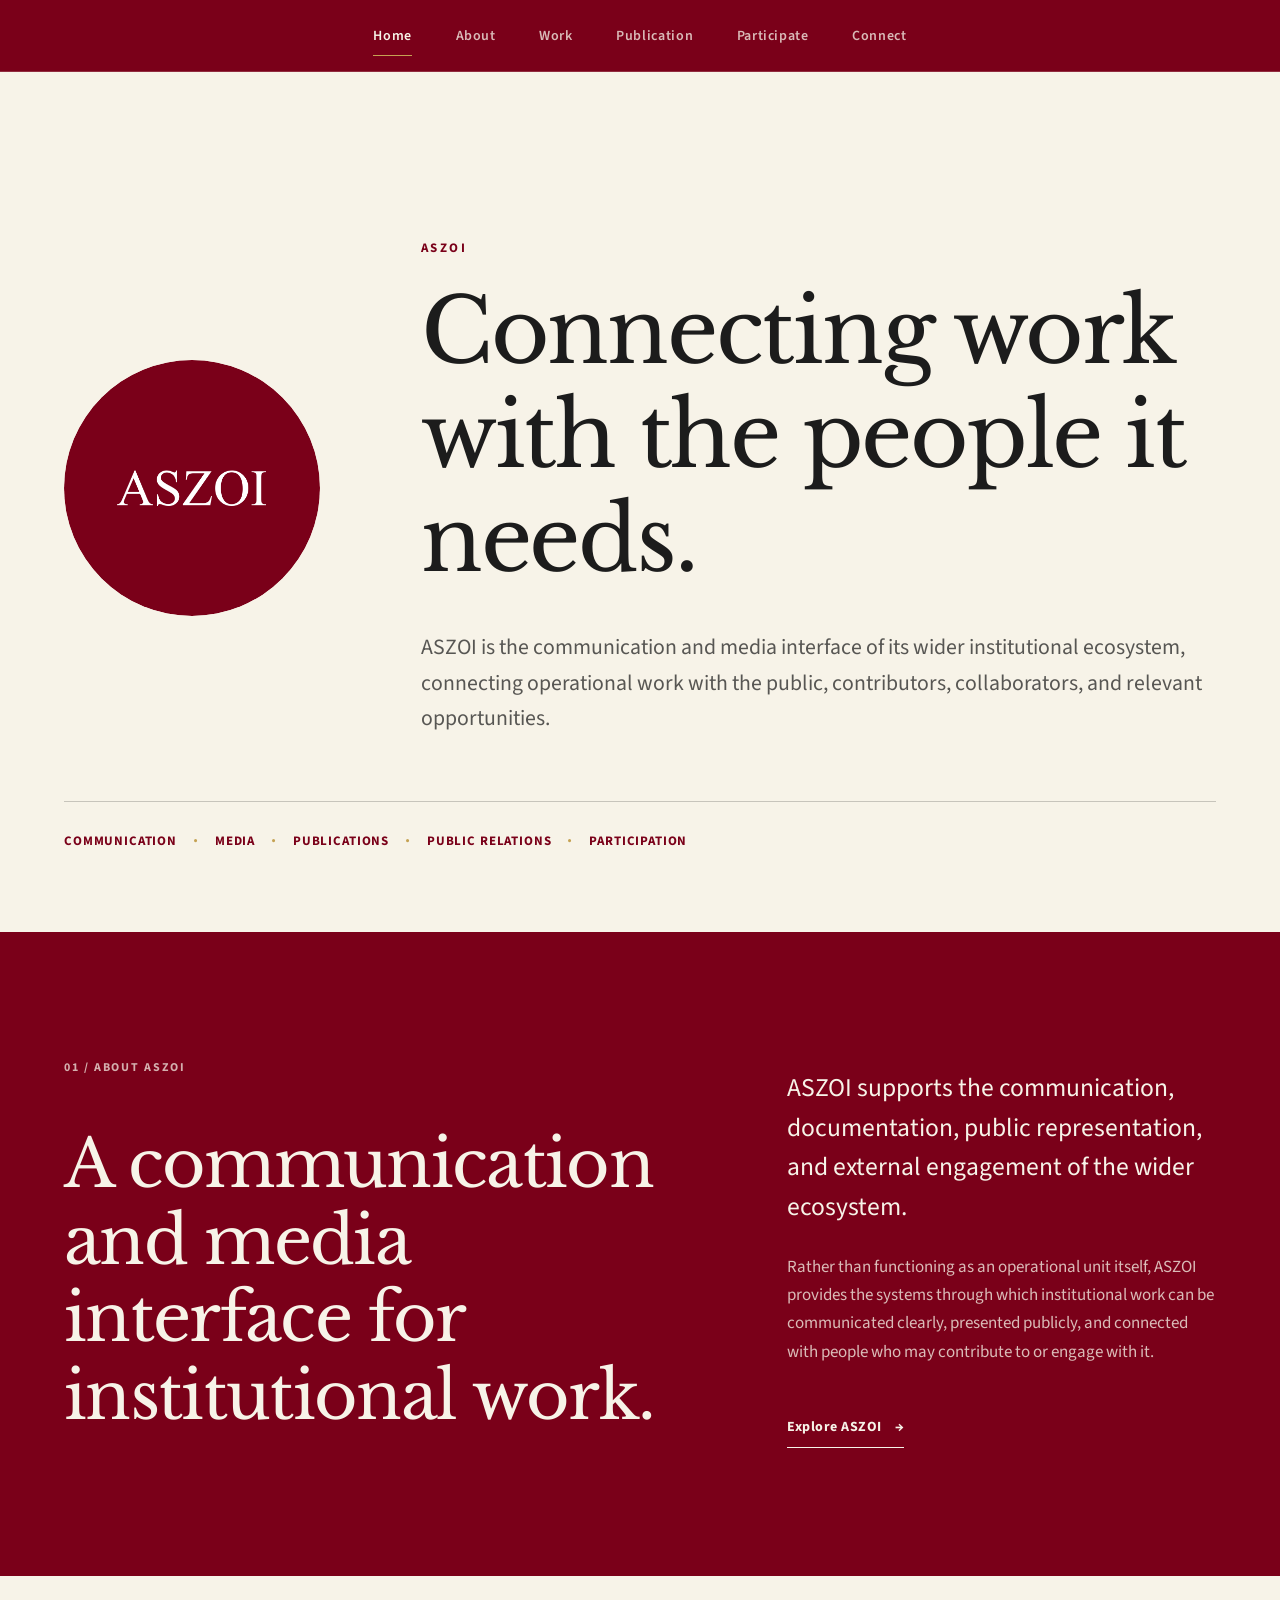
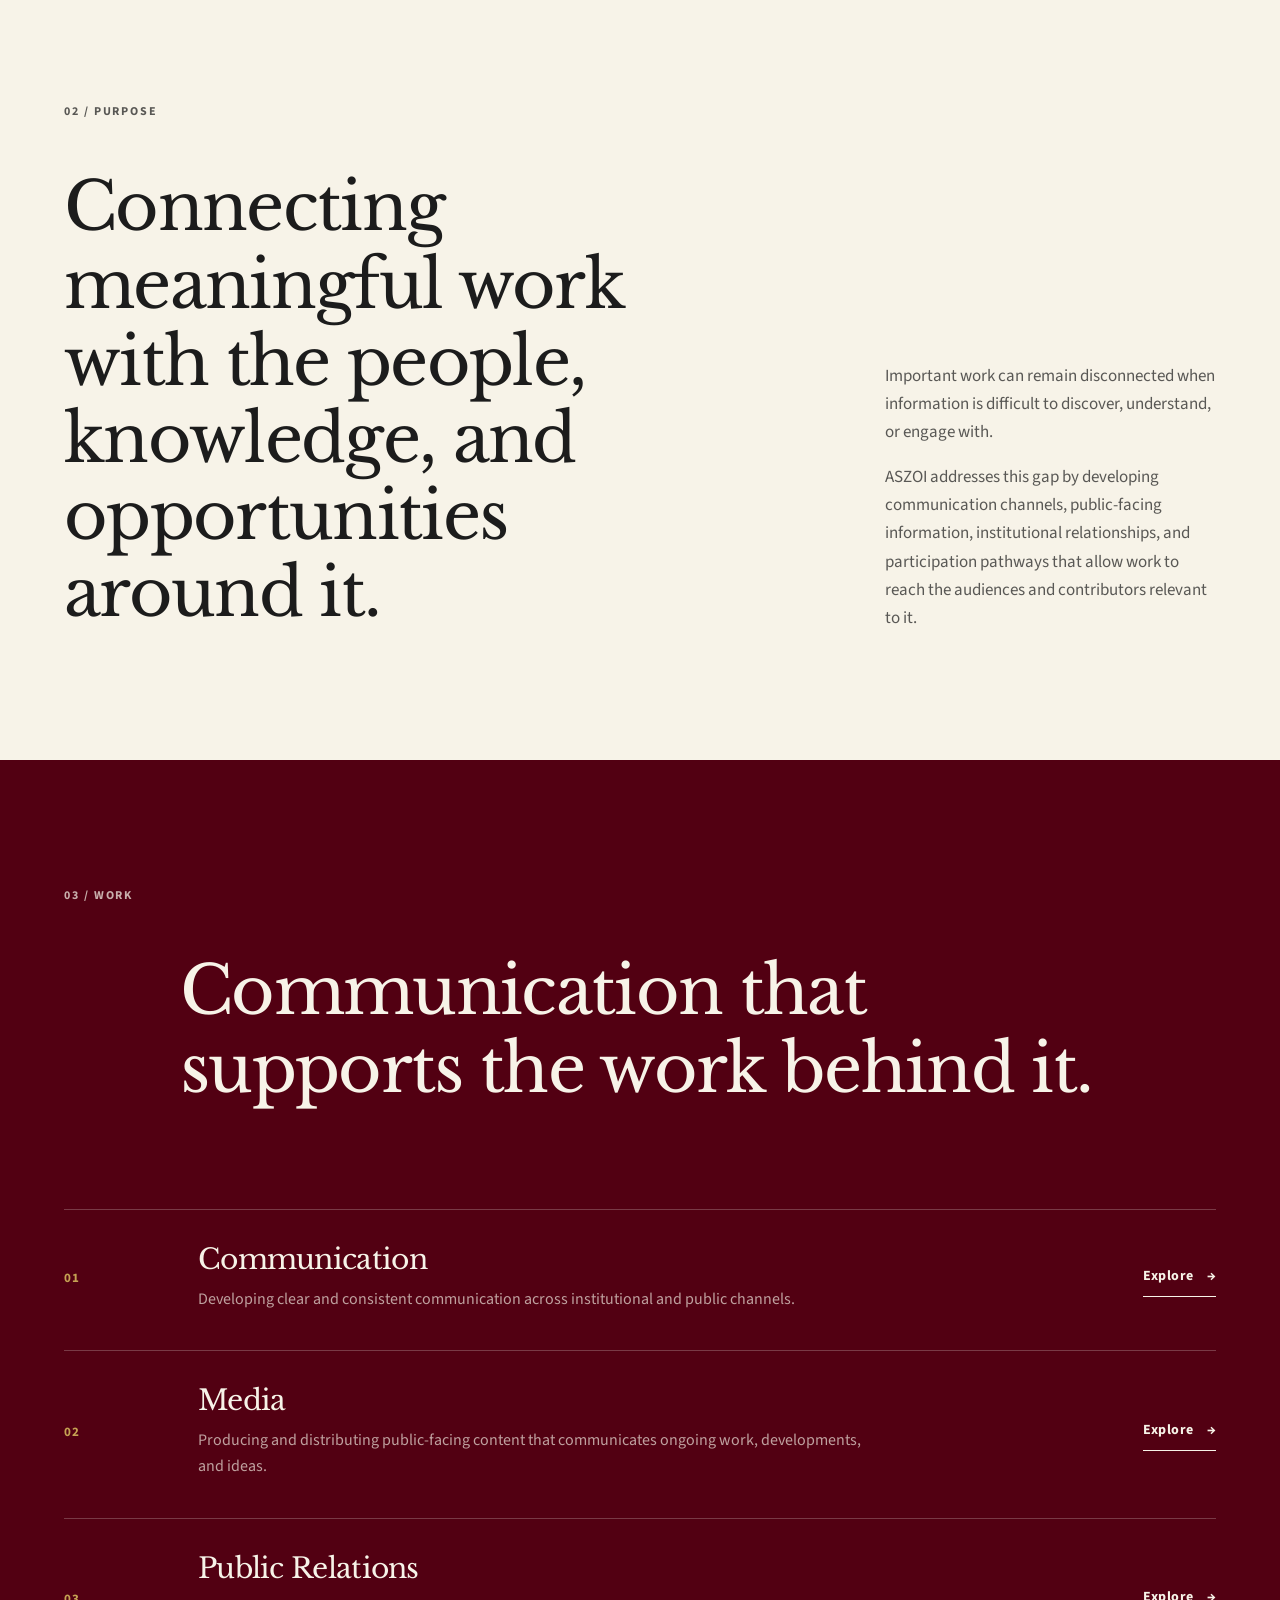
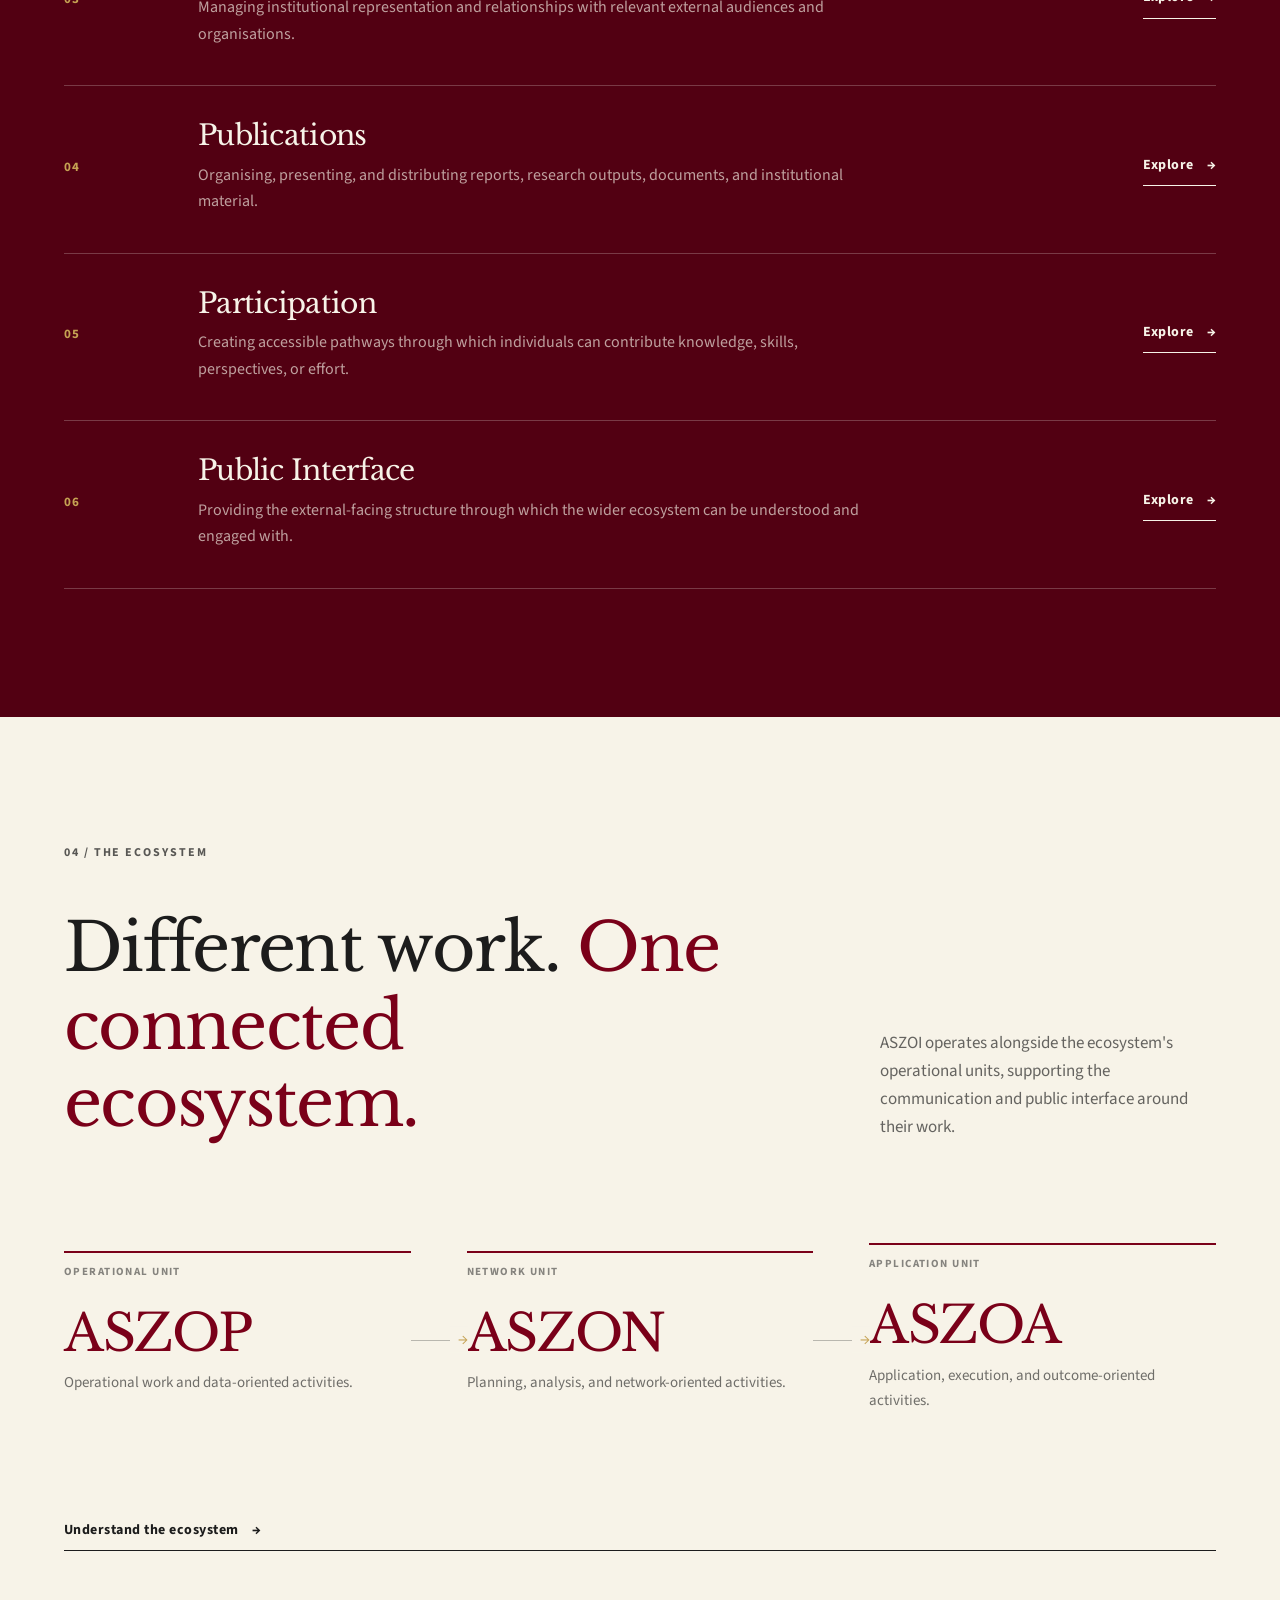
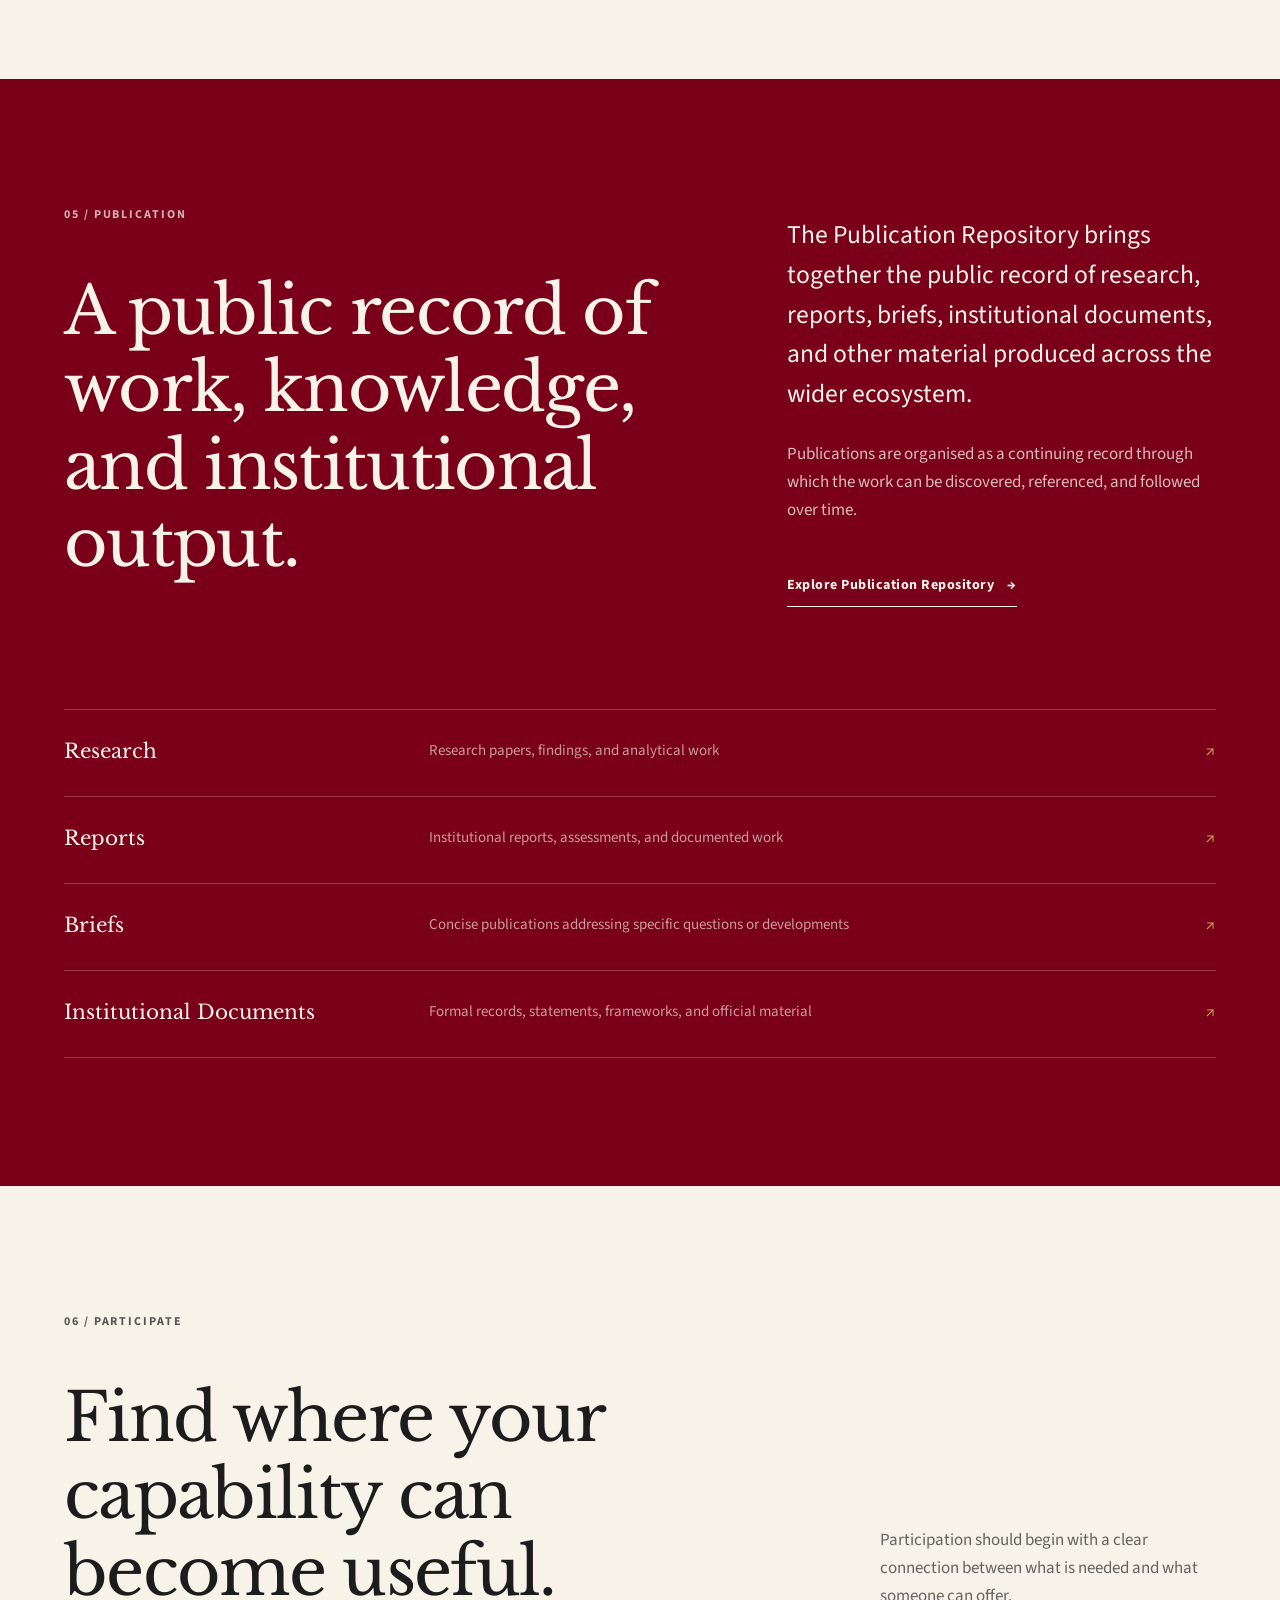
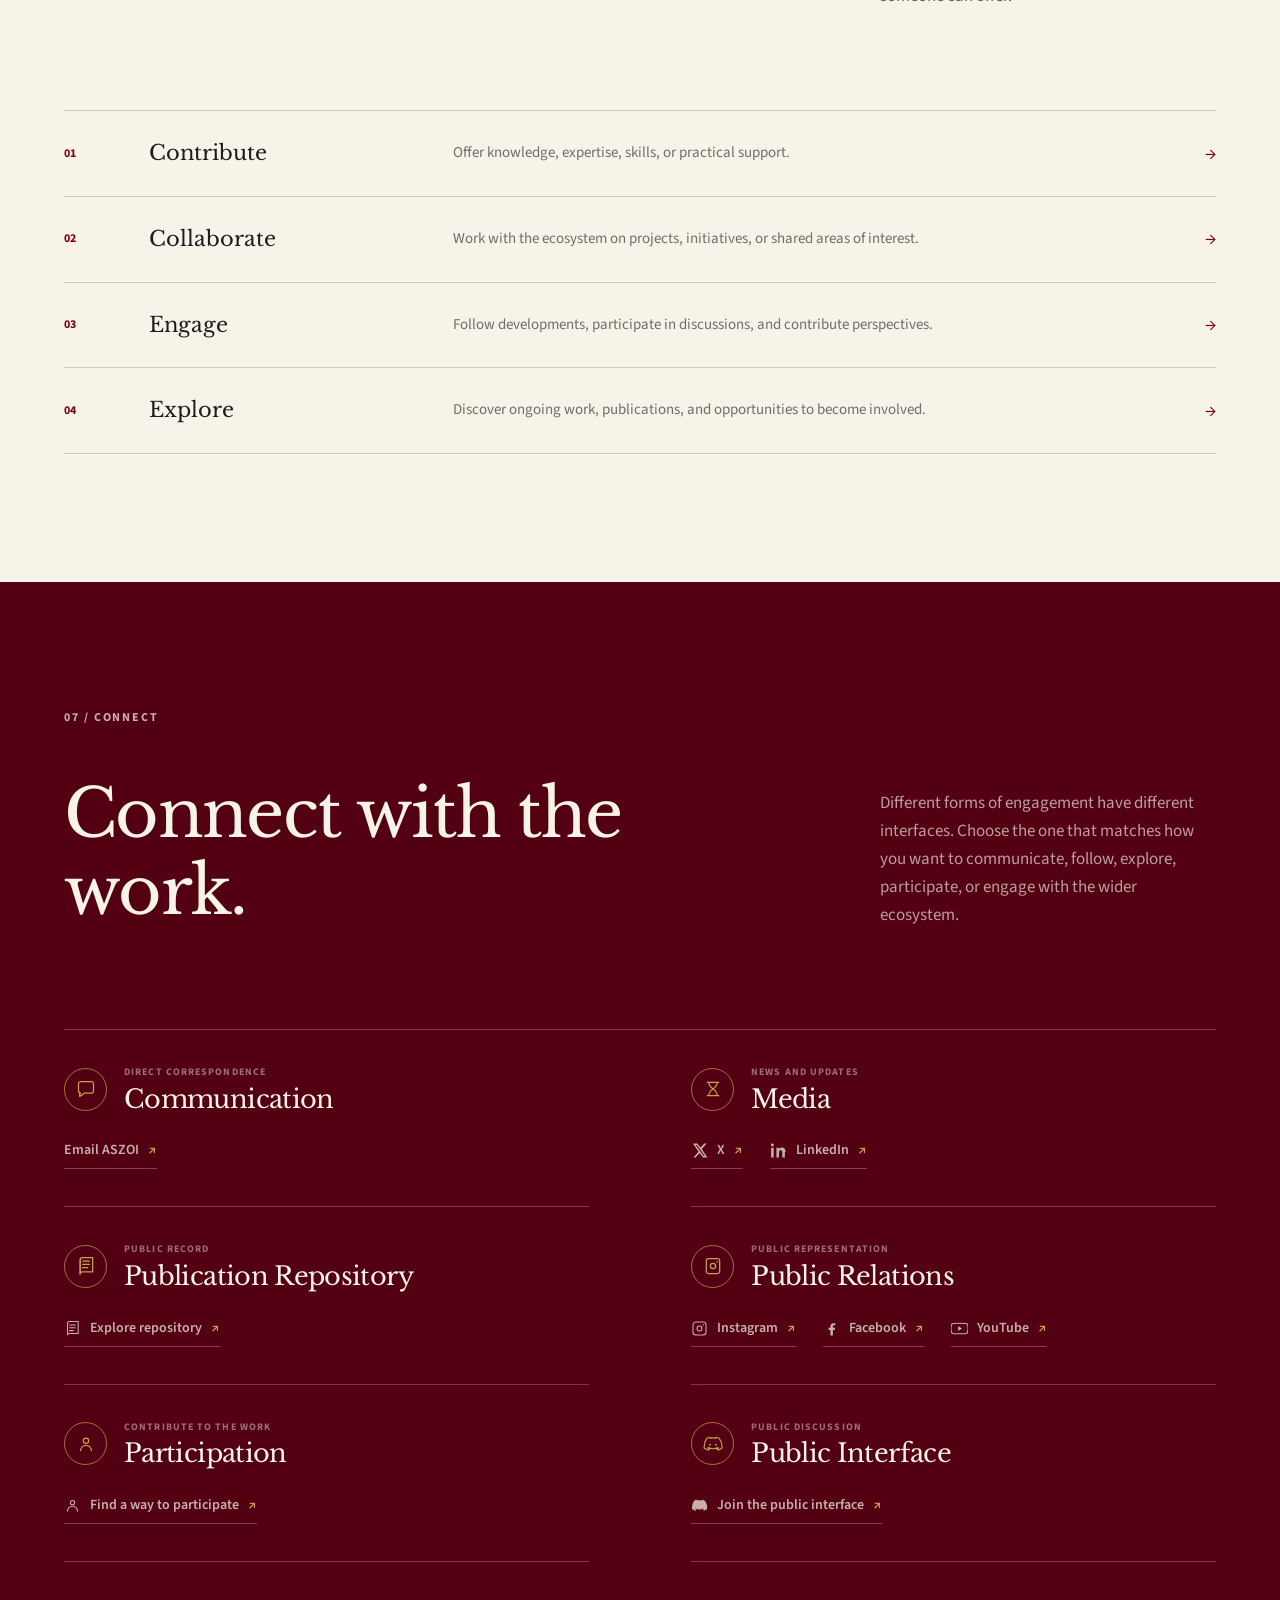
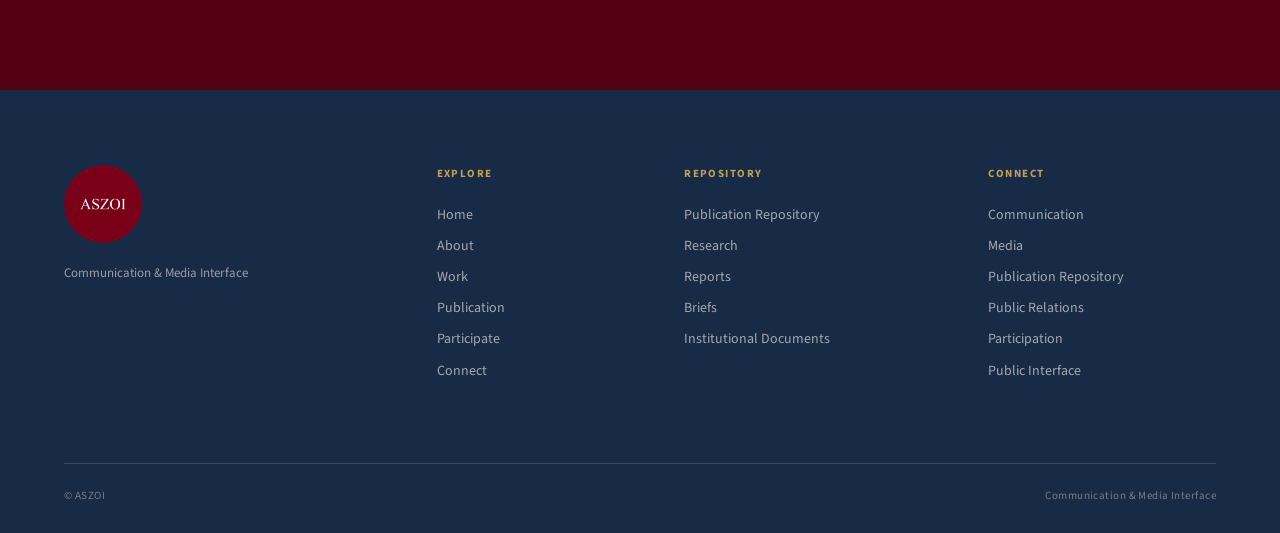
==== index.html @ 9992049e "Update index.html" ====
<!doctype html>
<html lang="en">
<head>

  <meta charset="utf-8">

  <meta
    name="viewport"
    content="width=device-width, initial-scale=1"
  >

  <meta
    name="description"
    content="ASZOI is the communication and media interface of its wider institutional ecosystem, connecting operational work with the public, contributors, collaborators, and relevant opportunities."
  >

  <meta
    name="theme-color"
    content="#7A0019"
  >

  <title>ASZOI — Communication &amp; Media Interface</title>

  <link rel="preconnect" href="https://fonts.googleapis.com">

  <link
    rel="preconnect"
    href="https://fonts.gstatic.com"
    crossorigin
  >

  <link
    href="https://fonts.googleapis.com/css2?family=Libre+Baskerville:wght@400;700&family=Source+Sans+3:wght@400;500;600;700&display=swap"
    rel="stylesheet"
  >

  <link
    rel="stylesheet"
    href="style.css"
  >

</head>


<body>

  <!-- =====================================================
       ACCESSIBILITY
       ===================================================== -->

  <a
    class="skip-link"
    href="#main"
  >
    Skip to content
  </a>


  <!-- =====================================================
       HEADER
       Royal Crimson
       No logo
       ===================================================== -->

  <header
    class="site-header"
    id="site-header"
  >

    <nav
      class="main-navigation"
      aria-label="Primary navigation"
    >

      <a
        class="nav-link active"
        href="#home"
      >
        Home
      </a>

      <a
        class="nav-link"
        href="#about"
      >
        About
      </a>

      <a
        class="nav-link"
        href="#work"
      >
        Work
      </a>

      <a
        class="nav-link"
        href="#publication"
      >
        Publication
      </a>

      <a
        class="nav-link"
        href="#participate"
      >
        Participate
      </a>

      <a
        class="nav-link"
        href="#connect"
      >
        Connect
      </a>

    </nav>

  </header>



  <main id="main">


    <!-- ===================================================
         HERO
         Ivory
         =================================================== -->

    <section
      class="hero"
      id="home"
      aria-labelledby="hero-title"
    >

      <div class="hero-banner">

        <!-- Actual ASZOI logo -->
        <div class="hero-logo">

          <img
            src="logo.png"
            alt="ASZOI"
            width="220"
            height="220"
          >

        </div>


        <div class="hero-content">

          <p class="hero-kicker">
            ASZOI
          </p>

          <h1 id="hero-title">
            Connecting work with the people it needs.
          </h1>

          <p class="hero-description">
            ASZOI is the communication and media interface of
            its wider institutional ecosystem, connecting
            operational work with the public, contributors,
            collaborators, and relevant opportunities.
          </p>

        </div>

      </div>


      <!-- Institutional areas -->

      <div
        class="hero-fields"
        aria-label="ASZOI areas of work"
      >

        <span>Communication</span>
        <span>Media</span>
        <span>Publications</span>
        <span>Public Relations</span>
        <span>Participation</span>

      </div>

    </section>



    <!-- ===================================================
         01 — ABOUT
         Royal Crimson
         =================================================== -->

    <section
      class="section section-about"
      id="about"
      aria-labelledby="about-title"
    >

      <div class="two-column">

        <div class="section-statement">

          <div class="section-label">
            01 / About ASZOI
          </div>

          <h2 id="about-title">
            A communication and media interface for
            institutional work.
          </h2>

        </div>


        <div class="section-copy">

          <p class="lead">
            ASZOI supports the communication, documentation,
            public representation, and external engagement of
            the wider ecosystem.
          </p>

          <p>
            Rather than functioning as an operational unit
            itself, ASZOI provides the systems through which
            institutional work can be communicated clearly,
            presented publicly, and connected with people who
            may contribute to or engage with it.
          </p>

          <a
            class="editorial-link"
            href="#work"
          >
            <span>Explore ASZOI</span>
            <span aria-hidden="true">→</span>
          </a>

        </div>

      </div>

    </section>



    <!-- ===================================================
         02 — PURPOSE
         Ivory
         =================================================== -->

    <section
      class="section section-purpose"
      id="purpose"
      aria-labelledby="purpose-title"
    >

      <div class="purpose-layout">

        <div>

          <div class="section-label">
            02 / Purpose
          </div>

          <h2 id="purpose-title">
            Connecting meaningful work with the people,
            knowledge, and opportunities around it.
          </h2>

        </div>


        <div class="purpose-copy">

          <p>
            Important work can remain disconnected when
            information is difficult to discover, understand,
            or engage with.
          </p>

          <p>
            ASZOI addresses this gap by developing
            communication channels, public-facing information,
            institutional relationships, and participation
            pathways that allow work to reach the audiences
            and contributors relevant to it.
          </p>

        </div>

      </div>

    </section>



    <!-- ===================================================
         03 — WORK
         Deep Crimson
         =================================================== -->

    <section
      class="section section-work"
      id="work"
      aria-labelledby="work-title"
    >

      <div class="section-label">
        03 / Work
      </div>


      <div class="work-introduction">

        <h2 id="work-title">
          Communication that supports the work behind it.
        </h2>

      </div>


      <div class="work-list">


        <article class="work-row">

          <span class="work-number">
            01
          </span>

          <div class="work-content">

            <h3>
              Communication
            </h3>

            <p>
              Developing clear and consistent communication
              across institutional and public channels.
            </p>

          </div>

          <a
            class="editorial-link"
            href="#connect"
            aria-label="Explore Communication"
          >
            <span>Explore</span>
            <span aria-hidden="true">→</span>
          </a>

        </article>



        <article class="work-row">

          <span class="work-number">
            02
          </span>

          <div class="work-content">

            <h3>
              Media
            </h3>

            <p>
              Producing and distributing public-facing content
              that communicates ongoing work, developments,
              and ideas.
            </p>

          </div>

          <a
            class="editorial-link"
            href="#connect"
            aria-label="Explore Media"
          >
            <span>Explore</span>
            <span aria-hidden="true">→</span>
          </a>

        </article>



        <article class="work-row">

          <span class="work-number">
            03
          </span>

          <div class="work-content">

            <h3>
              Public Relations
            </h3>

            <p>
              Managing institutional representation and
              relationships with relevant external audiences
              and organisations.
            </p>

          </div>

          <a
            class="editorial-link"
            href="#connect"
            aria-label="Explore Public Relations"
          >
            <span>Explore</span>
            <span aria-hidden="true">→</span>
          </a>

        </article>



        <article class="work-row">

          <span class="work-number">
            04
          </span>

          <div class="work-content">

            <h3>
              Publications
            </h3>

            <p>
              Organising, presenting, and distributing reports,
              research outputs, documents, and institutional
              material.
            </p>

          </div>

          <a
            class="editorial-link"
            href="#publication"
            aria-label="Explore Publications"
          >
            <span>Explore</span>
            <span aria-hidden="true">→</span>
          </a>

        </article>



        <article class="work-row">

          <span class="work-number">
            05
          </span>

          <div class="work-content">

            <h3>
              Participation
            </h3>

            <p>
              Creating accessible pathways through which
              individuals can contribute knowledge, skills,
              perspectives, or effort.
            </p>

          </div>

          <a
            class="editorial-link"
            href="#participate"
            aria-label="Explore Participation"
          >
            <span>Explore</span>
            <span aria-hidden="true">→</span>
          </a>

        </article>



        <article class="work-row">

          <span class="work-number">
            06
          </span>

          <div class="work-content">

            <h3>
              Public Interface
            </h3>

            <p>
              Providing the external-facing structure through
              which the wider ecosystem can be understood and
              engaged with.
            </p>

          </div>

          <a
            class="editorial-link"
            href="#connect"
            aria-label="Explore Public Interface"
          >
            <span>Explore</span>
            <span aria-hidden="true">→</span>
          </a>

        </article>


      </div>

    </section>



    <!-- ===================================================
         04 — ECOSYSTEM
         Ivory
         =================================================== -->

    <section
      class="section section-ecosystem"
      id="ecosystem"
      aria-labelledby="ecosystem-title"
    >

      <div class="section-label">
        04 / The Ecosystem
      </div>


      <div class="ecosystem-heading">

        <h2 id="ecosystem-title">
          Different work.
          <em>One connected ecosystem.</em>
        </h2>

        <p>
          ASZOI operates alongside the ecosystem's operational
          units, supporting the communication and public
          interface around their work.
        </p>

      </div>


      <div
        class="ecosystem-line"
        aria-label="Relationship between ASZOI and operational units"
      >

        <div class="ecosystem-unit">

          <span>
            OPERATIONAL UNIT
          </span>

          <h3>
            ASZOP
          </h3>

          <p>
            Operational work and data-oriented activities.
          </p>

        </div>


        <div
          class="ecosystem-connector"
          aria-hidden="true"
        ></div>


        <div class="ecosystem-unit">

          <span>
            NETWORK UNIT
          </span>

          <h3>
            ASZON
          </h3>

          <p>
            Planning, analysis, and network-oriented activities.
          </p>

        </div>


        <div
          class="ecosystem-connector"
          aria-hidden="true"
        ></div>


        <div class="ecosystem-unit">

          <span>
            APPLICATION UNIT
          </span>

          <h3>
            ASZOA
          </h3>

          <p>
            Application, execution, and outcome-oriented
            activities.
          </p>

        </div>

      </div>


      <a
        class="editorial-link"
        href="#about"
      >
        <span>Understand the ecosystem</span>
        <span aria-hidden="true">→</span>
      </a>

    </section>



    <!-- ===================================================
         05 — PUBLICATION
         Royal Crimson
         =================================================== -->

    <section
      class="section section-publication"
      id="publication"
      aria-labelledby="publication-title"
    >

      <div class="two-column">

        <div class="section-statement">

          <div class="section-label">
            05 / Publication
          </div>

          <h2 id="publication-title">
            A public record of work, knowledge, and
            institutional output.
          </h2>

        </div>


        <div class="section-copy">

          <p class="lead">
            The Publication Repository brings together the
            public record of research, reports, briefs,
            institutional documents, and other material
            produced across the wider ecosystem.
          </p>

          <p>
            Publications are organised as a continuing record
            through which the work can be discovered,
            referenced, and followed over time.
          </p>

          <a
            class="editorial-link"
            href="#connect"
          >
            <span>Explore Publication Repository</span>
            <span aria-hidden="true">→</span>
          </a>

        </div>

      </div>


      <div class="publication-list">


        <a href="#connect">

          <strong>
            Research
          </strong>

          <span>
            Research papers, findings, and analytical work
          </span>

          <span aria-hidden="true">
            ↗
          </span>

        </a>


        <a href="#connect">

          <strong>
            Reports
          </strong>

          <span>
            Institutional reports, assessments, and documented
            work
          </span>

          <span aria-hidden="true">
            ↗
          </span>

        </a>


        <a href="#connect">

          <strong>
            Briefs
          </strong>

          <span>
            Concise publications addressing specific questions
            or developments
          </span>

          <span aria-hidden="true">
            ↗
          </span>

        </a>


        <a href="#connect">

          <strong>
            Institutional Documents
          </strong>

          <span>
            Formal records, statements, frameworks, and
            official material
          </span>

          <span aria-hidden="true">
            ↗
          </span>

        </a>


      </div>

    </section>



    <!-- ===================================================
         06 — PARTICIPATE
         Ivory
         =================================================== -->

    <section
      class="section section-participate"
      id="participate"
      aria-labelledby="participation-title"
    >

      <div class="section-label">
        06 / Participate
      </div>


      <div class="participate-heading">

        <h2 id="participation-title">
          Find where your capability can become useful.
        </h2>

        <p>
          Participation should begin with a clear connection
          between what is needed and what someone can offer.
        </p>

      </div>


      <div class="participation-list">


        <a
          href="#connect"
        >

          <span>
            01
          </span>

          <span>
            Contribute
          </span>

          <small>
            Offer knowledge, expertise, skills, or practical
            support.
          </small>

          <b aria-hidden="true">
            →
          </b>

        </a>


        <a
          href="#connect"
        >

          <span>
            02
          </span>

          <span>
            Collaborate
          </span>

          <small>
            Work with the ecosystem on projects, initiatives,
            or shared areas of interest.
          </small>

          <b aria-hidden="true">
            →
          </b>

        </a>


        <a
          href="#connect"
        >

          <span>
            03
          </span>

          <span>
            Engage
          </span>

          <small>
            Follow developments, participate in discussions,
            and contribute perspectives.
          </small>

          <b aria-hidden="true">
            →
          </b>

        </a>


        <a
          href="#publication"
        >

          <span>
            04
          </span>

          <span>
            Explore
          </span>

          <small>
            Discover ongoing work, publications, and
            opportunities to become involved.
          </small>

          <b aria-hidden="true">
            →
          </b>

        </a>


      </div>

    </section>



    <!-- ===================================================
         07 — CONNECT
         Deep Crimson
         =================================================== -->

    <section
      class="section section-connect"
      id="connect"
      aria-labelledby="connect-title"
    >

      <div class="section-label">
        07 / Connect
      </div>


      <div class="connect-heading">

        <h2 id="connect-title">
          Connect with the work.
        </h2>

        <p>
          Different forms of engagement have different
          interfaces. Choose the one that matches how you
          want to communicate, follow, explore, participate,
          or engage with the wider ecosystem.
        </p>

      </div>


      <!-- =================================================
           CONNECT DIRECTORY
           ================================================= -->

      <div class="connect-directory">


        <!-- -----------------------------------------------
             COMMUNICATION
             ----------------------------------------------- -->

        <div class="connect-entry">

          <div class="connect-entry-title">

            <span
              class="connect-symbol"
              aria-hidden="true"
            >

              <svg
                viewBox="0 0 24 24"
                role="img"
              >
                <path
                  d="M3 5.5A2.5 2.5 0 0 1 5.5 3h13A2.5 2.5 0 0 1 21 5.5v9a2.5 2.5 0 0 1-2.5 2.5H10l-5.5 4v-4H5.5A2.5 2.5 0 0 1 3 14.5v-9Z"
                  fill="none"
                  stroke="currentColor"
                  stroke-width="1.5"
                  stroke-linejoin="round"
                />
              </svg>

            </span>

            <div>

              <small>
                Direct correspondence
              </small>

              <h3>
                Communication
              </h3>

            </div>

          </div>


          <div class="connect-entry-links">

            <!-- Replace with final ASZOI email -->

            <a
              class="connect-entry-link"
              href="mailto:hello@aszoi.org"
            >
              <span>Email ASZOI</span>
              <span aria-hidden="true">↗</span>
            </a>

          </div>

        </div>



        <!-- -----------------------------------------------
             MEDIA
             X + LINKEDIN
             ----------------------------------------------- -->

        <div class="connect-entry">

          <div class="connect-entry-title">

            <span
              class="connect-symbol"
              aria-hidden="true"
            >

              <svg
                viewBox="0 0 24 24"
              >
                <path
                  d="M5 4h14M5 20h14M7 4c0 4 2 6 5 8 3 2 5 4 5 8M17 4c0 4-2 6-5 8-3 2-5 4-5 8"
                  fill="none"
                  stroke="currentColor"
                  stroke-width="1.4"
                  stroke-linecap="round"
                />
              </svg>

            </span>

            <div>

              <small>
                News and updates
              </small>

              <h3>
                Media
              </h3>

            </div>

          </div>


          <div class="connect-entry-links">

            <!-- Replace # with final X URL -->

            <a
              class="connect-entry-link"
              href="#"
              target="_blank"
              rel="noopener noreferrer"
              aria-label="ASZOI on X"
            >

              <svg
                viewBox="0 0 24 24"
                aria-hidden="true"
              >
                <path
                  d="M18.9 2H22l-6.8 7.8L23.2 22h-6.2l-4.9-6.4L6.5 22H3.4l7.2-8.2L2.8 2H9l4.4 5.8L18.9 2Zm-1.1 17.8h1.7L8.3 4.1H6.5l11.3 15.7Z"
                  fill="currentColor"
                />
              </svg>

              <span>X</span>

              <span aria-hidden="true">↗</span>

            </a>


            <!-- Replace # with final LinkedIn URL -->

            <a
              class="connect-entry-link"
              href="#"
              target="_blank"
              rel="noopener noreferrer"
              aria-label="ASZOI on LinkedIn"
            >

              <svg
                viewBox="0 0 24 24"
                aria-hidden="true"
              >
                <path
                  d="M5.2 8.2H1.6V22h3.6V8.2ZM3.4 2A2.1 2.1 0 1 0 3.4 6.2 2.1 2.1 0 0 0 3.4 2ZM22 14.1c0-4.2-2.2-6.2-5.2-6.2-2.4 0-3.5 1.3-4.1 2.2V8.2H9.1V22h3.6v-6.8c0-1.8.3-3.5 2.5-3.5 2.2 0 2.2 2 2.2 3.6V22H21v-7.9Z"
                  fill="currentColor"
                />
              </svg>

              <span>LinkedIn</span>

              <span aria-hidden="true">↗</span>

            </a>

          </div>

        </div>



        <!-- -----------------------------------------------
             PUBLICATION REPOSITORY
             ----------------------------------------------- -->

        <div class="connect-entry">

          <div class="connect-entry-title">

            <span
              class="connect-symbol"
              aria-hidden="true"
            >

              <svg
                viewBox="0 0 24 24"
              >
                <path
                  d="M5 4.5A2.5 2.5 0 0 1 7.5 2H20v17H7.5A2.5 2.5 0 0 0 5 21.5v-17Z"
                  fill="none"
                  stroke="currentColor"
                  stroke-width="1.5"
                  stroke-linejoin="round"
                />

                <path
                  d="M5 4.5v17M8 6h8M8 10h8M8 14h6"
                  fill="none"
                  stroke="currentColor"
                  stroke-width="1.5"
                  stroke-linecap="round"
                />
              </svg>

            </span>

            <div>

              <small>
                Public record
              </small>

              <h3>
                Publication Repository
              </h3>

            </div>

          </div>


          <div class="connect-entry-links">

            <a
              class="connect-entry-link"
              href="#publication"
            >

              <svg
                viewBox="0 0 24 24"
                aria-hidden="true"
              >
                <path
                  d="M5 4.5A2.5 2.5 0 0 1 7.5 2H20v17H7.5A2.5 2.5 0 0 0 5 21.5v-17Z"
                  fill="none"
                  stroke="currentColor"
                  stroke-width="1.5"
                />

                <path
                  d="M8 7h8M8 11h8M8 15h5"
                  fill="none"
                  stroke="currentColor"
                  stroke-width="1.5"
                  stroke-linecap="round"
                />
              </svg>

              <span>
                Explore repository
              </span>

              <span aria-hidden="true">
                ↗
              </span>

            </a>

          </div>

        </div>



        <!-- -----------------------------------------------
             PUBLIC RELATIONS
             INSTAGRAM FACEBOOK YOUTUBE
             ----------------------------------------------- -->

        <div class="connect-entry">

          <div class="connect-entry-title">

            <span
              class="connect-symbol"
              aria-hidden="true"
            >

              <svg
                viewBox="0 0 24 24"
              >
                <path
                  d="M4 5.5A2.5 2.5 0 0 1 6.5 3h11A2.5 2.5 0 0 1 20 5.5v13a2.5 2.5 0 0 1-2.5 2.5h-11A2.5 2.5 0 0 1 4 18.5v-13Z"
                  fill="none"
                  stroke="currentColor"
                  stroke-width="1.5"
                />

                <circle
                  cx="12"
                  cy="12"
                  r="3.2"
                  fill="none"
                  stroke="currentColor"
                  stroke-width="1.5"
                />

                <circle
                  cx="17"
                  cy="7"
                  r="1"
                  fill="currentColor"
                />
              </svg>

            </span>

            <div>

              <small>
                Public representation
              </small>

              <h3>
                Public Relations
              </h3>

            </div>

          </div>


          <div class="connect-entry-links">


            <!-- Instagram -->

            <a
              class="connect-entry-link"
              href="#"
              target="_blank"
              rel="noopener noreferrer"
              aria-label="ASZOI on Instagram"
            >

              <svg
                viewBox="0 0 24 24"
                aria-hidden="true"
              >
                <path
                  d="M7 2.8h10A4.2 4.2 0 0 1 21.2 7v10a4.2 4.2 0 0 1-4.2 4.2H7A4.2 4.2 0 0 1 2.8 17V7A4.2 4.2 0 0 1 7 2.8Z"
                  fill="none"
                  stroke="currentColor"
                  stroke-width="1.5"
                />

                <circle
                  cx="12"
                  cy="12"
                  r="3.5"
                  fill="none"
                  stroke="currentColor"
                  stroke-width="1.5"
                />

                <circle
                  cx="17.2"
                  cy="6.9"
                  r="1"
                  fill="currentColor"
                />
              </svg>

              <span>Instagram</span>

              <span aria-hidden="true">↗</span>

            </a>


            <!-- Facebook -->

            <a
              class="connect-entry-link"
              href="#"
              target="_blank"
              rel="noopener noreferrer"
              aria-label="ASZOI on Facebook"
            >

              <svg
                viewBox="0 0 24 24"
                aria-hidden="true"
              >
                <path
                  d="M14 22v-8h2.7l.4-3H14V9.1c0-.9.3-1.6 1.7-1.6h1.8V4.8c-.3 0-1.4-.1-2.6-.1-2.6 0-4.4 1.6-4.4 4.5V11H7.8v3h2.7v8H14Z"
                  fill="currentColor"
                />
              </svg>

              <span>Facebook</span>

              <span aria-hidden="true">↗</span>

            </a>


            <!-- YouTube -->

            <a
              class="connect-entry-link"
              href="#"
              target="_blank"
              rel="noopener noreferrer"
              aria-label="ASZOI on YouTube"
            >

              <svg
                viewBox="0 0 24 24"
                aria-hidden="true"
              >
                <path
                  d="M23.5 7.1a3 3 0 0 0-2.1-2.1C19.5 4.5 12 4.5 12 4.5s-7.5 0-9.4.5A3 3 0 0 0 .5 7.1 31 31 0 0 0 0 12a31 31 0 0 0 .5 4.9 3 3 0 0 0 2.1 2.1c1.9.5 9.4.5 9.4.5s7.5 0 9.4-.5a3 3 0 0 0 2.1-2.1A31 31 0 0 0 24 12a31 31 0 0 0-.5-4.9Z"
                  fill="none"
                  stroke="currentColor"
                  stroke-width="1.5"
                />

                <path
                  d="m10 8.8 5.8 3.2-5.8 3.2V8.8Z"
                  fill="currentColor"
                />
              </svg>

              <span>YouTube</span>

              <span aria-hidden="true">↗</span>

            </a>

          </div>

        </div>



        <!-- -----------------------------------------------
             PARTICIPATION
             ----------------------------------------------- -->

        <div class="connect-entry">

          <div class="connect-entry-title">

            <span
              class="connect-symbol"
              aria-hidden="true"
            >

              <svg
                viewBox="0 0 24 24"
              >

                <circle
                  cx="12"
                  cy="8"
                  r="3.2"
                  fill="none"
                  stroke="currentColor"
                  stroke-width="1.5"
                />

                <path
                  d="M5.5 20a6.5 6.5 0 0 1 13 0"
                  fill="none"
                  stroke="currentColor"
                  stroke-width="1.5"
                  stroke-linecap="round"
                />

              </svg>

            </span>

            <div>

              <small>
                Contribute to the work
              </small>

              <h3>
                Participation
              </h3>

            </div>

          </div>


          <div class="connect-entry-links">

            <a
              class="connect-entry-link"
              href="#participate"
            >

              <svg
                viewBox="0 0 24 24"
                aria-hidden="true"
              >

                <circle
                  cx="12"
                  cy="8"
                  r="3"
                  fill="none"
                  stroke="currentColor"
                  stroke-width="1.5"
                />

                <path
                  d="M5 20a7 7 0 0 1 14 0"
                  fill="none"
                  stroke="currentColor"
                  stroke-width="1.5"
                  stroke-linecap="round"
                />

              </svg>

              <span>
                Find a way to participate
              </span>

              <span aria-hidden="true">
                ↗
              </span>

            </a>

          </div>

        </div>



        <!-- -----------------------------------------------
             PUBLIC INTERFACE
             DISCORD
             ----------------------------------------------- -->

        <div class="connect-entry">

          <div class="connect-entry-title">

            <span
              class="connect-symbol"
              aria-hidden="true"
            >

              <svg
                viewBox="0 0 24 24"
              >

                <path
                  d="M19.5 5.2A16.4 16.4 0 0 0 15.4 4l-.5 1a15.1 15.1 0 0 0-5.8 0l-.5-1a16.4 16.4 0 0 0-4.1 1.2C1.9 9.1 1.2 13 1.5 16.9a16.6 16.6 0 0 0 5 2.5l1.2-1.6c-.7-.3-1.3-.7-1.9-1.1l.5-.4c3.7 1.7 8.1 1.7 11.8 0l.5.4c-.6.4-1.2.8-1.9 1.1l1.2 1.6a16.6 16.6 0 0 0 5-2.5c.3-4.5-.8-8.3-3.4-11.7Z"
                  fill="none"
                  stroke="currentColor"
                  stroke-width="1.4"
                  stroke-linejoin="round"
                />

                <circle
                  cx="8.5"
                  cy="12.9"
                  r="1.1"
                  fill="currentColor"
                />

                <circle
                  cx="15.5"
                  cy="12.9"
                  r="1.1"
                  fill="currentColor"
                />

              </svg>

            </span>

            <div>

              <small>
                Public discussion
              </small>

              <h3>
                Public Interface
              </h3>

            </div>

          </div>


          <div class="connect-entry-links">

            <!-- Replace # with final Discord URL -->

            <a
              class="connect-entry-link"
              href="#"
              target="_blank"
              rel="noopener noreferrer"
              aria-label="ASZOI public interface on Discord"
            >

              <svg
                viewBox="0 0 24 24"
                aria-hidden="true"
              >

                <path
                  d="M19.5 5.2A16.4 16.4 0 0 0 15.4 4l-.5 1a15.1 15.1 0 0 0-5.8 0l-.5-1a16.4 16.4 0 0 0-4.1 1.2C1.9 9.1 1.2 13 1.5 16.9a16.6 16.6 0 0 0 5 2.5l1.2-1.6c-.7-.3-1.3-.7-1.9-1.1l.5-.4c3.7 1.7 8.1 1.7 11.8 0l.5.4c-.6.4-1.2.8-1.9 1.1l1.2 1.6a16.6 16.6 0 0 0 5-2.5c.3-4.5-.8-8.3-3.4-11.7Z"
                  fill="currentColor"
                />

              </svg>

              <span>
                Join the public interface
              </span>

              <span aria-hidden="true">
                ↗
              </span>

            </a>

          </div>

        </div>


      </div>

    </section>

  </main>



  <!-- =====================================================
       FOOTER
       Royal Navy
       ===================================================== -->

  <footer class="site-footer">


    <div class="footer-main">


      <!-- Brand -->

      <div class="footer-brand">

        <img
          src="logo.png"
          alt="ASZOI"
          width="78"
          height="78"
        >

        <p>
          Communication &amp; Media Interface
        </p>

      </div>



      <!-- Explore -->

      <div class="footer-column">

        <span class="footer-heading">
          Explore
        </span>

        <a href="#home">
          Home
        </a>

        <a href="#about">
          About
        </a>

        <a href="#work">
          Work
        </a>

        <a href="#publication">
          Publication
        </a>

        <a href="#participate">
          Participate
        </a>

        <a href="#connect">
          Connect
        </a>

      </div>



      <!-- Publication / Repository -->

      <div class="footer-column">

        <span class="footer-heading">
          Repository
        </span>

        <a href="#publication">
          Publication Repository
        </a>

        <a href="#publication">
          Research
        </a>

        <a href="#publication">
          Reports
        </a>

        <a href="#publication">
          Briefs
        </a>

        <a href="#publication">
          Institutional Documents
        </a>

      </div>



      <!-- Connect -->

      <div class="footer-column">

        <span class="footer-heading">
          Connect
        </span>

        <a href="#connect">
          Communication
        </a>

        <a href="#connect">
          Media
        </a>

        <a href="#connect">
          Publication Repository
        </a>

        <a href="#connect">
          Public Relations
        </a>

        <a href="#connect">
          Participation
        </a>

        <a href="#connect">
          Public Interface
        </a>

      </div>


    </div>



    <!-- Footer bottom -->

    <div class="footer-bottom">

      <span>
        © <span id="year"></span> ASZOI
      </span>

      <span>
        Communication &amp; Media Interface
      </span>

    </div>


  </footer>



  <script src="script.js"></script>

</body>
</html>
---- style.css ----
/* =========================================================
   ASZOI
   COMMUNICATION & MEDIA INTERFACE

   Visual Direction:
   Premium Institutional
   Traditional Authoritative
   British Institutional
   Editorial / Open / Restrained
   ========================================================= */


/* =========================================================
   01 — DESIGN TOKENS
   ========================================================= */

:root {

  /* -------------------------------------------------------
     Brand colours
     ------------------------------------------------------- */

  --crimson: #7A0019;
  --deep-crimson: #520012;

  --ivory: #F7F3E8;
  --white: #FFFFFF;

  --navy: #172A46;

  --gold: #C5A253;

  --black: #1C1C1C;
  --stone: #B8B1A5;
  --pale-rose: #E8D5D9;


  /* -------------------------------------------------------
     Typography
     ------------------------------------------------------- */

  --serif:
    "Libre Baskerville",
    Georgia,
    "Times New Roman",
    serif;

  --sans:
    "Source Sans 3",
    Arial,
    Helvetica,
    sans-serif;


  /* -------------------------------------------------------
     Layout
     ------------------------------------------------------- */

  --page-width: 1380px;

  --page-padding:
    clamp(24px, 5vw, 82px);

  --section-padding:
    clamp(88px, 10vw, 155px);


  /* -------------------------------------------------------
     Borders
     ------------------------------------------------------- */

  --hairline-light:
    rgba(247, 243, 232, 0.24);

  --hairline-dark:
    rgba(28, 28, 28, 0.18);


  /* -------------------------------------------------------
     Motion
     ------------------------------------------------------- */

  --ease:
    cubic-bezier(0.22, 0.61, 0.36, 1);

}


/* =========================================================
   02 — RESET
   ========================================================= */

*,
*::before,
*::after {
  box-sizing: border-box;
}


html {
  scroll-behavior: smooth;
}


body {
  margin: 0;

  background: var(--ivory);

  color: var(--black);

  font-family: var(--sans);

  font-size: 17px;

  line-height: 1.65;

  -webkit-font-smoothing: antialiased;
  -moz-osx-font-smoothing: grayscale;
}


img,
svg {
  display: block;
}


img {
  max-width: 100%;
}


a {
  color: inherit;

  text-decoration: none;
}


button,
a {
  -webkit-tap-highlight-color: transparent;
}


button {
  font: inherit;
}


::selection {
  background: var(--gold);
  color: var(--black);
}


/* =========================================================
   03 — ACCESSIBILITY
   ========================================================= */

.skip-link {
  position: fixed;

  top: -100px;
  left: 20px;

  z-index: 9999;

  padding: 12px 18px;

  background: var(--black);
  color: var(--white);

  transition:
    top 180ms var(--ease);
}


.skip-link:focus {
  top: 20px;
}


/* =========================================================
   04 — GLOBAL TYPOGRAPHY
   ========================================================= */

h1,
h2,
h3,
p {
  margin-top: 0;
}


h1,
h2,
h3 {
  font-family: var(--serif);

  font-weight: 400;

  letter-spacing: -0.025em;

  line-height: 1.16;
}


h1 {
  font-size:
    clamp(48px, 7vw, 104px);
}


h2 {
  font-size:
    clamp(40px, 5.2vw, 78px);
}


h3 {
  font-size:
    clamp(22px, 2.2vw, 30px);
}


p {
  max-width: 720px;
}


.lead {
  font-size:
    clamp(20px, 2vw, 27px);

  line-height: 1.55;
}


/* =========================================================
   05 — GLOBAL LAYOUT
   ========================================================= */

.section,
.hero {
  padding-left: var(--page-padding);
  padding-right: var(--page-padding);
}


.section {
  position: relative;

  padding-top: var(--section-padding);
  padding-bottom: var(--section-padding);
}


.section > *,
.hero > * {
  width: min(
    100%,
    var(--page-width)
  );

  margin-left: auto;
  margin-right: auto;
}


/* =========================================================
   06 — HEADER
   Royal Crimson
   No logo
   ========================================================= */

.site-header {
  position: sticky;

  top: 0;

  z-index: 1000;

  width: 100%;

  min-height: 72px;

  display: flex;

  align-items: center;

  justify-content: center;

  padding:
    0 var(--page-padding);

  background: var(--crimson);

  color: var(--ivory);

  border-bottom:
    1px solid
    rgba(247, 243, 232, 0.18);
}


.main-navigation {
  width: min(
    100%,
    var(--page-width)
  );

  display: flex;

  align-items: center;

  justify-content: center;

  gap:
    clamp(24px, 3.4vw, 54px);
}


.nav-link {
  position: relative;

  padding:
    22px 0 20px;

  color:
    rgba(247, 243, 232, 0.76);

  font-family: var(--sans);

  font-size: 14px;

  font-weight: 600;

  letter-spacing: 0.045em;

  transition:
    color 180ms var(--ease);
}


.nav-link::after {
  content: "";

  position: absolute;

  left: 0;
  right: 100%;
  bottom: 12px;

  height: 1px;

  background: var(--gold);

  transition:
    right 220ms var(--ease);
}


.nav-link:hover,
.nav-link.active {
  color: var(--ivory);
}


.nav-link:hover::after,
.nav-link.active::after {
  right: 0;
}


/* =========================================================
   07 — HERO
   Ivory
   ========================================================= */

.hero {
  background: var(--ivory);

  color: var(--black);

  padding-top:
    clamp(70px, 8vw, 115px);

  padding-bottom:
    clamp(55px, 6vw, 85px);
}


.hero-banner {
  position: relative;

  min-height:
    clamp(460px, 48vw, 660px);

  display: grid;

  grid-template-columns:
    minmax(180px, 0.32fr)
    minmax(0, 1fr);

  align-items: center;

  gap:
    clamp(45px, 8vw, 130px);

  padding:
    clamp(35px, 5vw, 70px) 0;
}


/* ---------------------------------------------------------
   Hero logo
   ALWAYS CIRCULAR
   --------------------------------------------------------- */

.hero-logo {
  width:
    clamp(170px, 20vw, 260px);

  aspect-ratio: 1 / 1;

  border-radius: 50%;

  overflow: hidden;

  display: flex;

  align-items: center;

  justify-content: center;

  flex-shrink: 0;
}


.hero-logo img {
  width: 100%;
  height: 100%;

  display: block;

  object-fit: cover;

  border-radius: 50%;
}


/* ---------------------------------------------------------
   Hero text
   --------------------------------------------------------- */

.hero-content {
  max-width: 940px;
}


.hero-kicker {
  margin-bottom: 20px;

  color: var(--crimson);

  font-family: var(--sans);

  font-size: 13px;

  font-weight: 700;

  letter-spacing: 0.19em;

  text-transform: uppercase;
}


.hero-content h1 {
  margin-bottom:
    clamp(26px, 3vw, 38px);

  max-width: 950px;
}


.hero-description {
  max-width: 790px;

  margin-bottom: 0;

  color:
    rgba(28, 28, 28, 0.73);

  font-size:
    clamp(18px, 1.7vw, 23px);

  line-height: 1.65;
}


/* ---------------------------------------------------------
   Hero fields
   --------------------------------------------------------- */

.hero-fields {
  display: flex;

  flex-wrap: wrap;

  align-items: center;

  gap: 0;

  padding-top: 25px;

  border-top:
    1px solid
    rgba(28, 28, 28, 0.22);
}


.hero-fields span {
  display: inline-flex;

  align-items: center;

  color: var(--crimson);

  font-family: var(--sans);

  font-size: 13px;

  font-weight: 700;

  letter-spacing: 0.065em;

  text-transform: uppercase;
}


.hero-fields span:not(:last-child)::after {
  content: "·";

  margin:
    0 16px;

  color: var(--gold);

  font-size: 17px;
}


/* =========================================================
   08 — SECTION LABELS
   ========================================================= */

.section-label {
  margin-bottom: 48px;

  color: currentColor;

  font-family: var(--sans);

  font-size: 12px;

  font-weight: 700;

  letter-spacing: 0.16em;

  line-height: 1.4;

  text-transform: uppercase;

  opacity: 0.72;
}


/* =========================================================
   09 — 01 ABOUT
   Royal Crimson
   ========================================================= */

.section-about {
  background: var(--crimson);

  color: var(--ivory);
}


.two-column {
  display: grid;

  grid-template-columns:
    minmax(0, 1fr)
    minmax(300px, 0.72fr);

  gap:
    clamp(55px, 10vw, 150px);

  align-items: start;
}


.section-statement h2 {
  max-width: 850px;

  margin-bottom: 0;
}


.section-copy {
  padding-top: 9px;
}


.section-copy p {
  color:
    rgba(247, 243, 232, 0.77);
}


.section-copy .lead {
  color: var(--ivory);
}


/* =========================================================
   10 — EDITORIAL LINKS
   Cornerless
   No boxed buttons
   ========================================================= */

.editorial-link {
  position: relative;

  display: inline-flex;

  align-items: center;

  gap: 13px;

  margin-top: 28px;

  padding:
    5px 0 8px;

  color: currentColor;

  font-family: var(--sans);

  font-size: 14px;

  font-weight: 700;

  letter-spacing: 0.035em;

  border-bottom:
    1px solid
    currentColor;

  transition:
    gap 220ms var(--ease),
    opacity 180ms var(--ease);
}


.editorial-link:hover {
  gap: 19px;

  opacity: 0.72;
}


/* =========================================================
   11 — 02 PURPOSE
   Ivory
   ========================================================= */

.section-purpose {
  background: var(--ivory);

  color: var(--black);
}


.purpose-layout {
  display: grid;

  grid-template-columns:
    minmax(0, 1.15fr)
    minmax(280px, 0.55fr);

  gap:
    clamp(55px, 10vw, 150px);

  align-items: end;
}


.purpose-layout h2 {
  max-width: 900px;

  margin-bottom: 0;
}


.purpose-copy {
  color:
    rgba(28, 28, 28, 0.72);
}


.purpose-copy p:last-child {
  margin-bottom: 0;
}


/* =========================================================
   12 — 03 WORK
   Deep Crimson
   ========================================================= */

.section-work {
  background: var(--deep-crimson);

  color: var(--ivory);
}


.work-introduction {
  max-width: 920px;

  margin-bottom:
    clamp(65px, 8vw, 105px);
}


.work-introduction h2 {
  margin-bottom: 0;
}


/* ---------------------------------------------------------
   Work rows
   Open editorial rows rather than cards
   --------------------------------------------------------- */

.work-list {
  border-top:
    1px solid
    var(--hairline-light);
}


.work-row {
  display: grid;

  grid-template-columns:
    70px
    minmax(0, 1fr)
    auto;

  gap:
    clamp(25px, 5vw, 80px);

  align-items: center;

  padding:
    34px 0 38px;

  border-bottom:
    1px solid
    var(--hairline-light);
}


.work-number {
  color: var(--gold);

  font-family: var(--sans);

  font-size: 13px;

  font-weight: 700;

  letter-spacing: 0.08em;
}


.work-content h3 {
  margin-bottom: 9px;
}


.work-content p {
  max-width: 680px;

  margin-bottom: 0;

  color:
    rgba(247, 243, 232, 0.66);

  font-size: 16px;
}


.work-row .editorial-link {
  margin-top: 0;

  white-space: nowrap;
}


/* =========================================================
   13 — 04 ECOSYSTEM
   Ivory
   ========================================================= */

.section-ecosystem {
  background: var(--ivory);

  color: var(--black);
}


.ecosystem-heading {
  display: grid;

  grid-template-columns:
    minmax(0, 1fr)
    minmax(270px, 0.48fr);

  gap:
    clamp(50px, 9vw, 140px);

  align-items: end;

  margin-bottom:
    clamp(65px, 8vw, 105px);
}


.ecosystem-heading h2 {
  max-width: 900px;

  margin-bottom: 0;
}


.ecosystem-heading h2 em {
  color: var(--crimson);

  font-style: normal;
}


.ecosystem-heading p {
  margin-bottom: 0;

  color:
    rgba(28, 28, 28, 0.67);
}


/* ---------------------------------------------------------
   Ecosystem relationship
   --------------------------------------------------------- */

.ecosystem-line {
  display: grid;

  grid-template-columns:
    minmax(0, 1fr)
    minmax(45px, 0.16fr)
    minmax(0, 1fr)
    minmax(45px, 0.16fr)
    minmax(0, 1fr);

  align-items: center;

  margin-bottom: 48px;
}


.ecosystem-unit {
  min-height: 180px;

  padding:
    10px 0 25px;

  border-top:
    2px solid
    var(--crimson);
}


.ecosystem-unit > span {
  display: block;

  margin-bottom: 23px;

  color:
    rgba(28, 28, 28, 0.52);

  font-family: var(--sans);

  font-size: 11px;

  font-weight: 700;

  letter-spacing: 0.13em;

  text-transform: uppercase;
}


.ecosystem-unit h3 {
  margin-bottom: 8px;

  color: var(--crimson);

  font-size:
    clamp(30px, 4vw, 52px);
}


.ecosystem-unit p {
  margin-bottom: 0;

  color:
    rgba(28, 28, 28, 0.62);

  font-size: 15px;
}


.ecosystem-connector {
  height: 1px;

  background:
    rgba(28, 28, 28, 0.28);

  position: relative;
}


.ecosystem-connector::after {
  content: "→";

  position: absolute;

  right: -1px;

  top: 50%;

  transform:
    translateY(-56%);

  padding-left: 8px;

  background: var(--ivory);

  color: var(--gold);

  font-size: 16px;
}


/* =========================================================
   14 — 05 PUBLICATION
   Royal Crimson
   ========================================================= */

.section-publication {
  background: var(--crimson);

  color: var(--ivory);
}


.publication-list {
  margin-top:
    clamp(65px, 8vw, 105px);

  border-top:
    1px solid
    var(--hairline-light);
}


.publication-list a {
  display: grid;

  grid-template-columns:
    minmax(170px, 0.45fr)
    minmax(0, 1fr)
    auto;

  gap:
    30px;

  align-items: center;

  padding:
    25px 0 28px;

  border-bottom:
    1px solid
    var(--hairline-light);

  transition:
    padding-left 220ms var(--ease);
}


.publication-list a:hover {
  padding-left: 10px;
}


.publication-list strong {
  font-family: var(--serif);

  font-size: 20px;

  font-weight: 400;
}


.publication-list span:nth-child(2) {
  color:
    rgba(247, 243, 232, 0.64);

  font-size: 15px;
}


.publication-list span:last-child {
  color: var(--gold);
}


/* =========================================================
   15 — 06 PARTICIPATE
   Ivory
   ========================================================= */

.section-participate {
  background: var(--ivory);

  color: var(--black);
}


.participate-heading {
  display: grid;

  grid-template-columns:
    minmax(0, 1fr)
    minmax(280px, 0.48fr);

  gap:
    clamp(50px, 9vw, 140px);

  align-items: end;

  margin-bottom:
    clamp(65px, 8vw, 100px);
}


.participate-heading h2 {
  max-width: 850px;

  margin-bottom: 0;
}


.participate-heading p {
  margin-bottom: 0;

  color:
    rgba(28, 28, 28, 0.67);
}


/* ---------------------------------------------------------
   Participation list
   --------------------------------------------------------- */

.participation-list {
  border-top:
    1px solid
    var(--hairline-dark);
}


.participation-list a {
  display: grid;

  grid-template-columns:
    55px
    minmax(150px, 0.38fr)
    minmax(0, 1fr)
    auto;

  gap:
    30px;

  align-items: center;

  padding:
    25px 0;

  border-bottom:
    1px solid
    var(--hairline-dark);

  transition:
    padding-left 220ms var(--ease);
}


.participation-list a:hover {
  padding-left: 10px;
}


.participation-list a > span:first-child {
  color: var(--crimson);

  font-size: 12px;

  font-weight: 700;
}


.participation-list a > span:nth-child(2) {
  font-family: var(--serif);

  font-size: 21px;
}


.participation-list small {
  color:
    rgba(28, 28, 28, 0.62);

  font-size: 15px;
}


.participation-list b {
  color: var(--crimson);

  font-size: 18px;

  font-weight: 400;
}


/* =========================================================
   16 — 07 CONNECT
   Deep Crimson
   ========================================================= */

.section-connect {
  background: var(--deep-crimson);

  color: var(--ivory);
}


.connect-heading {
  display: grid;

  grid-template-columns:
    minmax(0, 1fr)
    minmax(290px, 0.48fr);

  gap:
    clamp(50px, 9vw, 140px);

  align-items: end;

  margin-bottom:
    clamp(65px, 8vw, 100px);
}


.connect-heading h2 {
  max-width: 850px;

  margin-bottom: 0;
}


.connect-heading p {
  margin-bottom: 0;

  color:
    rgba(247, 243, 232, 0.65);
}


/* ---------------------------------------------------------
   Connect directory
   Open two-column institutional directory
   --------------------------------------------------------- */

.connect-directory {
  display: grid;

  grid-template-columns:
    repeat(2, minmax(0, 1fr));

  column-gap:
    clamp(45px, 8vw, 120px);

  border-top:
    1px solid
    var(--hairline-light);
}


.connect-entry {
  padding:
    34px 0 37px;

  border-bottom:
    1px solid
    var(--hairline-light);
}


/* ---------------------------------------------------------
   Connect heading
   --------------------------------------------------------- */

.connect-entry-title {
  display: flex;

  align-items: center;

  gap: 17px;

  margin-bottom: 22px;
}


.connect-entry-title h3 {
  margin: 0;

  color: var(--ivory);

  font-size:
    clamp(22px, 2vw, 29px);
}


.connect-entry-title small {
  display: block;

  margin-bottom: 4px;

  color:
    rgba(247, 243, 232, 0.45);

  font-family: var(--sans);

  font-size: 10px;

  font-weight: 700;

  letter-spacing: 0.11em;

  text-transform: uppercase;
}


/* ---------------------------------------------------------
   Circular institutional icons
   --------------------------------------------------------- */

.connect-symbol {
  width: 43px;
  height: 43px;

  display: inline-flex;

  align-items: center;
  justify-content: center;

  flex-shrink: 0;

  border:
    1px solid
    rgba(197, 162, 83, 0.70);

  border-radius: 50%;

  color: var(--gold);
}


.connect-symbol svg {
  width: 20px;
  height: 20px;
}


/* ---------------------------------------------------------
   Connect links
   --------------------------------------------------------- */

.connect-entry-links {
  display: flex;

  flex-wrap: wrap;

  gap:
    7px 27px;
}


.connect-entry-link {
  display: inline-flex;

  align-items: center;

  gap: 9px;

  width: fit-content;

  padding:
    3px 0 6px;

  color:
    rgba(247, 243, 232, 0.72);

  border-bottom:
    1px solid
    rgba(247, 243, 232, 0.28);

  font-size: 14px;

  font-weight: 600;

  transition:
    color 180ms var(--ease),
    border-color 180ms var(--ease);
}


.connect-entry-link svg {
  width: 17px;
  height: 17px;

  flex-shrink: 0;
}


.connect-entry-link span:last-child {
  color: var(--gold);

  border: 0;

  transition:
    transform 180ms var(--ease);
}


.connect-entry-link:hover {
  color: var(--ivory);

  border-color: var(--gold);
}


.connect-entry-link:hover span:last-child {
  transform:
    translateX(4px);
}


/* =========================================================
   17 — FOOTER
   Royal Navy
   ========================================================= */

.site-footer {
  background: var(--navy);

  color: var(--ivory);

  padding:
    75px var(--page-padding) 28px;
}


.footer-main {
  width: min(
    100%,
    var(--page-width)
  );

  margin:
    0 auto 80px;

  display: grid;

  grid-template-columns:
    1.3fr
    0.75fr
    1fr
    1fr;

  gap:
    clamp(35px, 6vw, 100px);
}


/* ---------------------------------------------------------
   Footer brand
   --------------------------------------------------------- */

.footer-brand img {
  width: 78px;
  height: 78px;

  aspect-ratio: 1 / 1;

  object-fit: cover;

  border-radius: 50%;
}


.footer-brand p {
  max-width: 240px;

  margin-top: 20px;

  color:
    rgba(247, 243, 232, 0.58);

  font-size: 13px;
}


/* ---------------------------------------------------------
   Footer columns
   --------------------------------------------------------- */

.footer-column {
  display: flex;

  flex-direction: column;

  align-items: flex-start;

  gap: 8px;
}


.footer-heading {
  margin-bottom: 13px;

  color: var(--gold);

  font-size: 11px;

  font-weight: 700;

  letter-spacing: 0.13em;

  text-transform: uppercase;
}


.footer-column a {
  color:
    rgba(247, 243, 232, 0.63);

  font-size: 14px;

  transition:
    color 180ms var(--ease);
}


.footer-column a:hover {
  color: var(--ivory);
}


/* ---------------------------------------------------------
   Footer bottom
   --------------------------------------------------------- */

.footer-bottom {
  width: min(
    100%,
    var(--page-width)
  );

  margin: 0 auto;

  padding-top: 23px;

  border-top:
    1px solid
    rgba(247, 243, 232, 0.16);

  display: flex;

  justify-content: space-between;

  gap: 20px;

  color:
    rgba(247, 243, 232, 0.42);

  font-size: 11px;

  letter-spacing: 0.04em;
}


/* =========================================================
   18 — RESPONSIVE
   TABLET
   ========================================================= */

@media (max-width: 980px) {


  /* Header */

  .main-navigation {
    gap: 24px;
  }


  .nav-link {
    font-size: 13px;
  }


  /* Hero */

  .hero-banner {
    grid-template-columns:
      150px
      minmax(0, 1fr);

    gap: 45px;
  }


  /* Two-column sections */

  .two-column,
  .purpose-layout,
  .ecosystem-heading,
  .participate-heading,
  .connect-heading {
    grid-template-columns:
      1fr;

    gap: 35px;
  }


  /* Ecosystem */

  .ecosystem-line {
    grid-template-columns: 1fr;
  }


  .ecosystem-connector {
    width: 100%;

    margin:
      10px 0 25px;
  }


  .ecosystem-connector::after {
    content: "↓";

    right: 0;

    top: -8px;

    transform: none;
  }


  /* Footer */

  .footer-main {
    grid-template-columns:
      repeat(2, 1fr);
  }

}


/* =========================================================
   19 — RESPONSIVE
   MOBILE
   ========================================================= */

@media (max-width: 760px) {


  /* -------------------------------------------------------
     Header
     Mobile navigation LEFT aligned
     ------------------------------------------------------- */

  .site-header {
    justify-content: flex-start;

    min-height: 64px;

    overflow-x: auto;

    scrollbar-width: none;
  }


  .site-header::-webkit-scrollbar {
    display: none;
  }


  .main-navigation {
    width: max-content;

    justify-content: flex-start;

    gap: 23px;
  }


  .nav-link {
    padding:
      19px 0 17px;

    font-size: 12px;

    white-space: nowrap;
  }


  /* -------------------------------------------------------
     Hero
     ------------------------------------------------------- */

  .hero {
    padding-top: 48px;

    padding-bottom: 45px;
  }


  .hero-banner {
    min-height: auto;

    display: flex;

    flex-direction: column;

    align-items: flex-start;

    gap: 35px;

    padding:
      15px 0 50px;
  }


  .hero-logo {
    width: 145px;
    height: 145px;
  }


  .hero-content h1 {
    font-size:
      clamp(43px, 12vw, 68px);

    line-height: 1.08;
  }


  .hero-description {
    font-size: 17px;

    line-height: 1.62;
  }


  .hero-fields {
    align-items: flex-start;

    flex-direction: column;

    gap: 5px;

    padding-top: 20px;
  }


  .hero-fields span:not(:last-child)::after {
    display: none;
  }


  /* -------------------------------------------------------
     Sections
     ------------------------------------------------------- */

  .section {
    padding-top: 78px;

    padding-bottom: 78px;
  }


  .section-label {
    margin-bottom: 34px;
  }


  /* -------------------------------------------------------
     Work
     ------------------------------------------------------- */

  .work-row {
    grid-template-columns:
      35px
      minmax(0, 1fr);

    gap: 18px;

    align-items: start;
  }


  .work-row .editorial-link {
    grid-column: 2;

    margin-top: 2px;
  }


  .work-content p {
    font-size: 15px;
  }


  /* -------------------------------------------------------
     Publication
     ------------------------------------------------------- */

  .publication-list a {
    grid-template-columns:
      1fr auto;

    gap: 10px;
  }


  .publication-list a span:nth-child(2) {
    grid-column: 1 / -1;

    order: 3;
  }


  /* -------------------------------------------------------
     Participation
     ------------------------------------------------------- */

  .participation-list a {
    grid-template-columns:
      35px
      minmax(0, 1fr)
      auto;

    gap: 15px;

    align-items: start;
  }


  .participation-list small {
    grid-column: 2 / -1;
  }


  .participation-list b {
    grid-column: 3;

    grid-row: 1;

    margin-top: 2px;
  }


  /* -------------------------------------------------------
     Connect
     ------------------------------------------------------- */

  .connect-directory {
    grid-template-columns: 1fr;

    column-gap: 0;
  }


  .connect-heading {
    gap: 28px;
  }


  .connect-entry {
    padding:
      30px 0 32px;
  }


  /* -------------------------------------------------------
     Footer
     ------------------------------------------------------- */

  .site-footer {
    padding-top: 60px;
  }


  .footer-main {
    grid-template-columns: 1fr;

    gap: 45px;

    margin-bottom: 55px;
  }


  .footer-brand img {
    width: 68px;
    height: 68px;
  }


  .footer-bottom {
    flex-direction: column;

    gap: 6px;
  }

}


/* =========================================================
   20 — SMALL MOBILE
   ========================================================= */

@media (max-width: 480px) {


  .main-navigation {
    gap: 19px;
  }


  .nav-link {
    font-size: 11px;
  }


  .hero-logo {
    width: 125px;
    height: 125px;
  }


  .hero-content h1 {
    font-size: 43px;
  }


  .section h2 {
    font-size: 40px;
  }


  .work-number {
    font-size: 11px;
  }


  .connect-entry-title {
    align-items: flex-start;
  }


  .connect-symbol {
    width: 39px;
    height: 39px;
  }


  .connect-entry-title h3 {
    font-size: 22px;
  }

}


/* =========================================================
   21 — REDUCED MOTION
   ========================================================= */

@media (prefers-reduced-motion: reduce) {

  html {
    scroll-behavior: auto;
  }

  *,
  *::before,
  *::after {
    transition-duration: 0.01ms !important;

    animation-duration: 0.01ms !important;

    animation-iteration-count: 1 !important;
  }

}
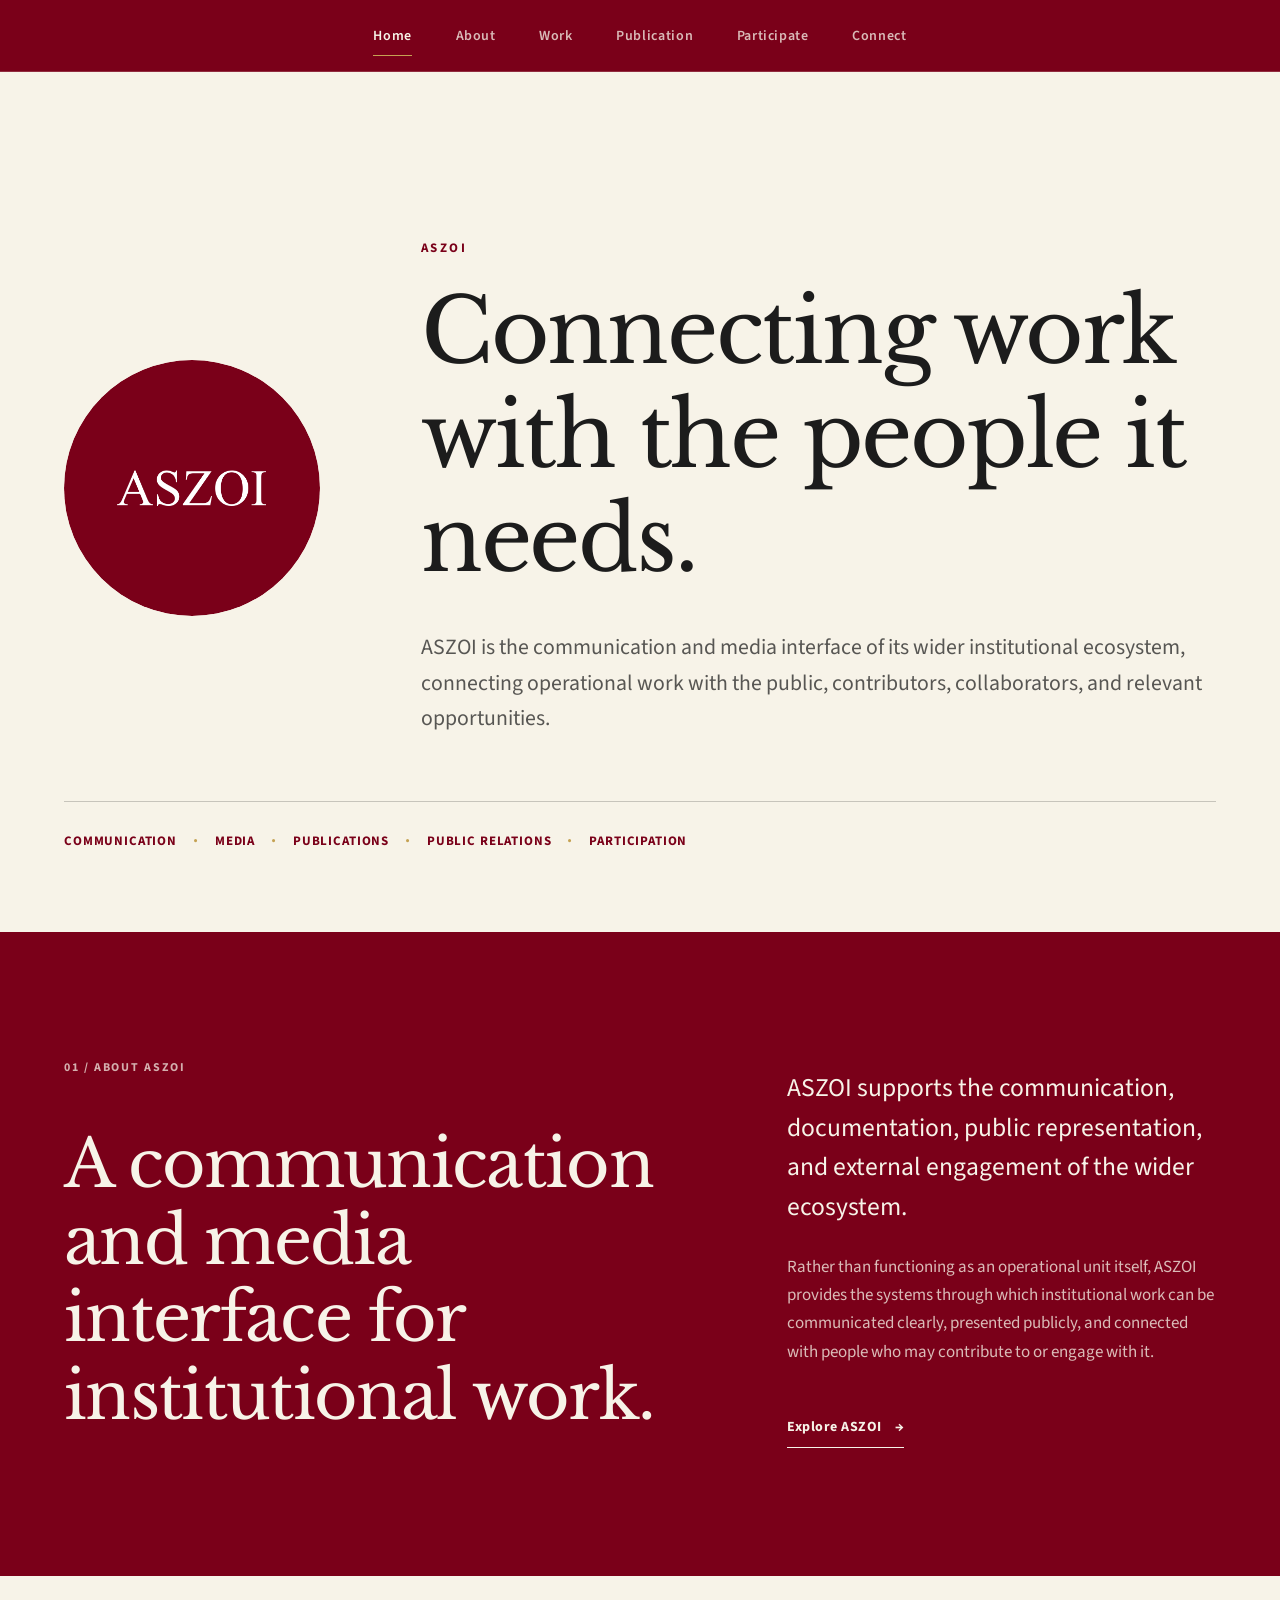
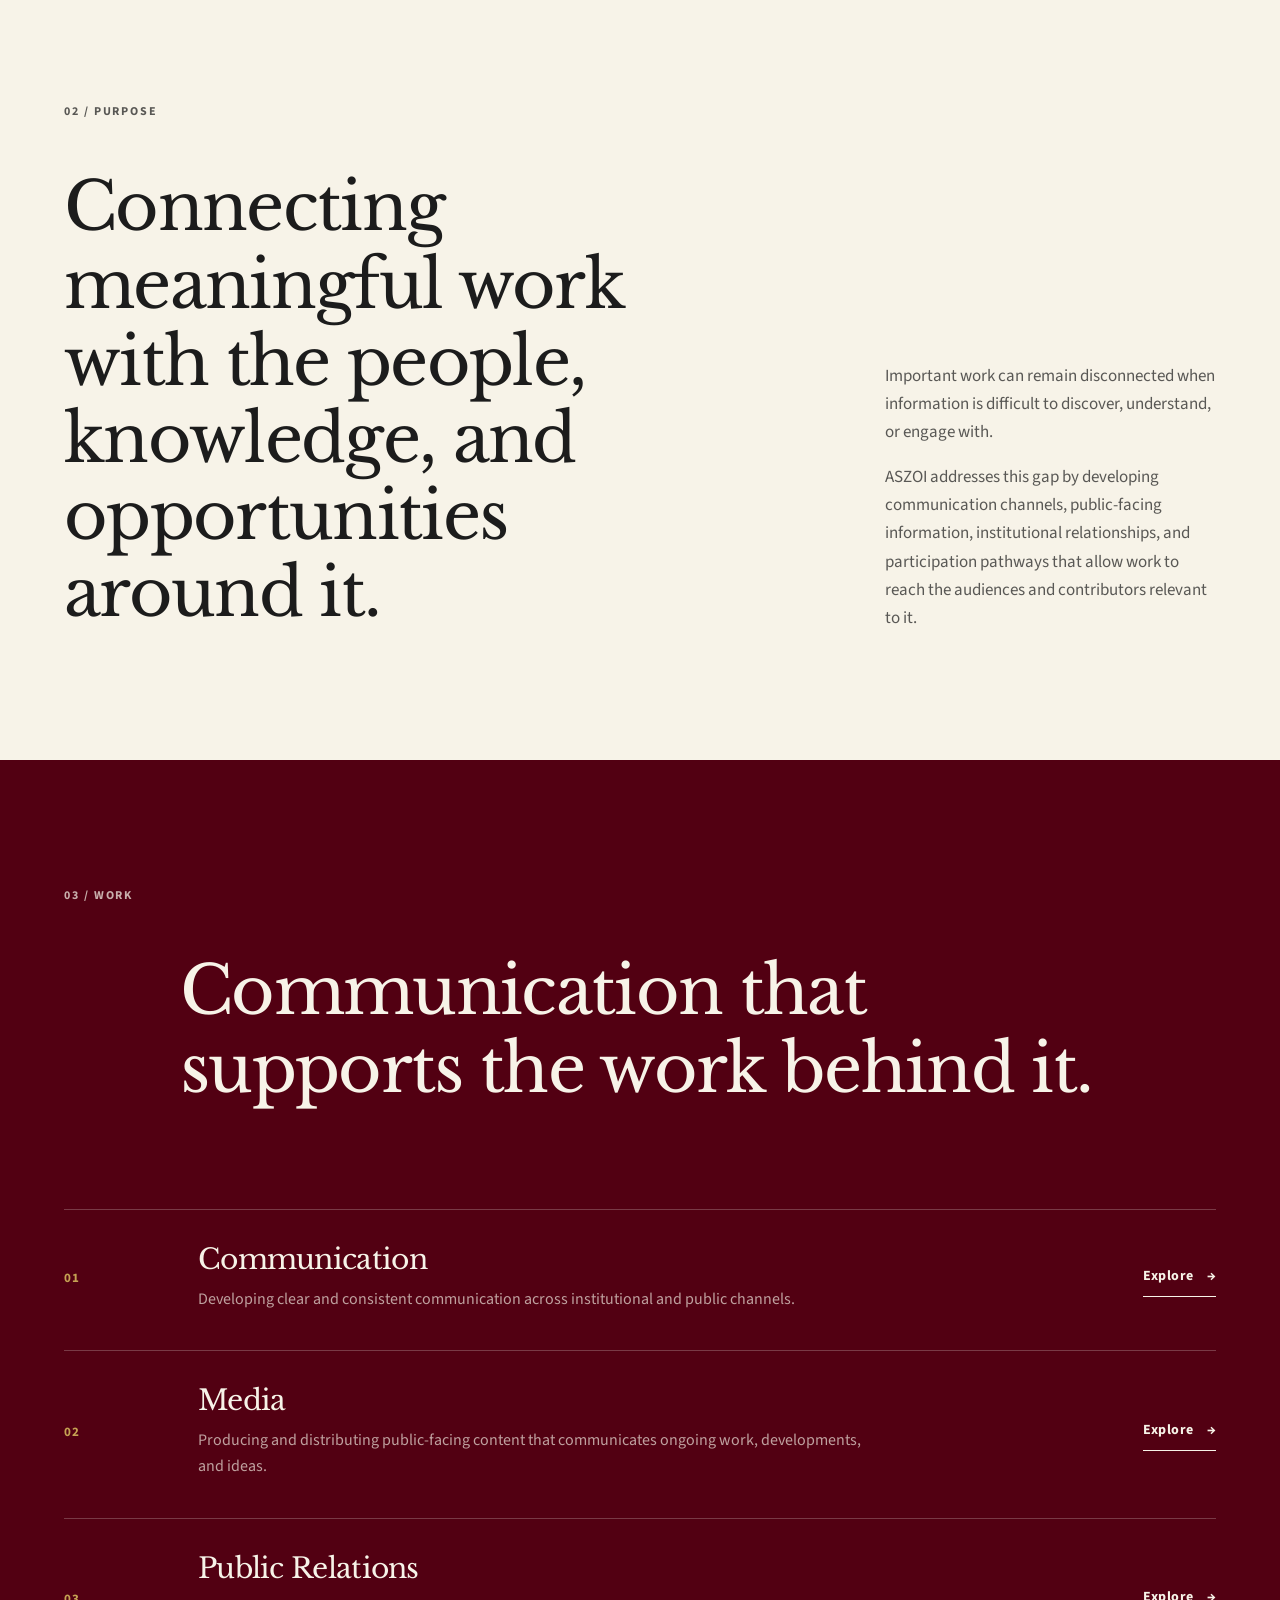
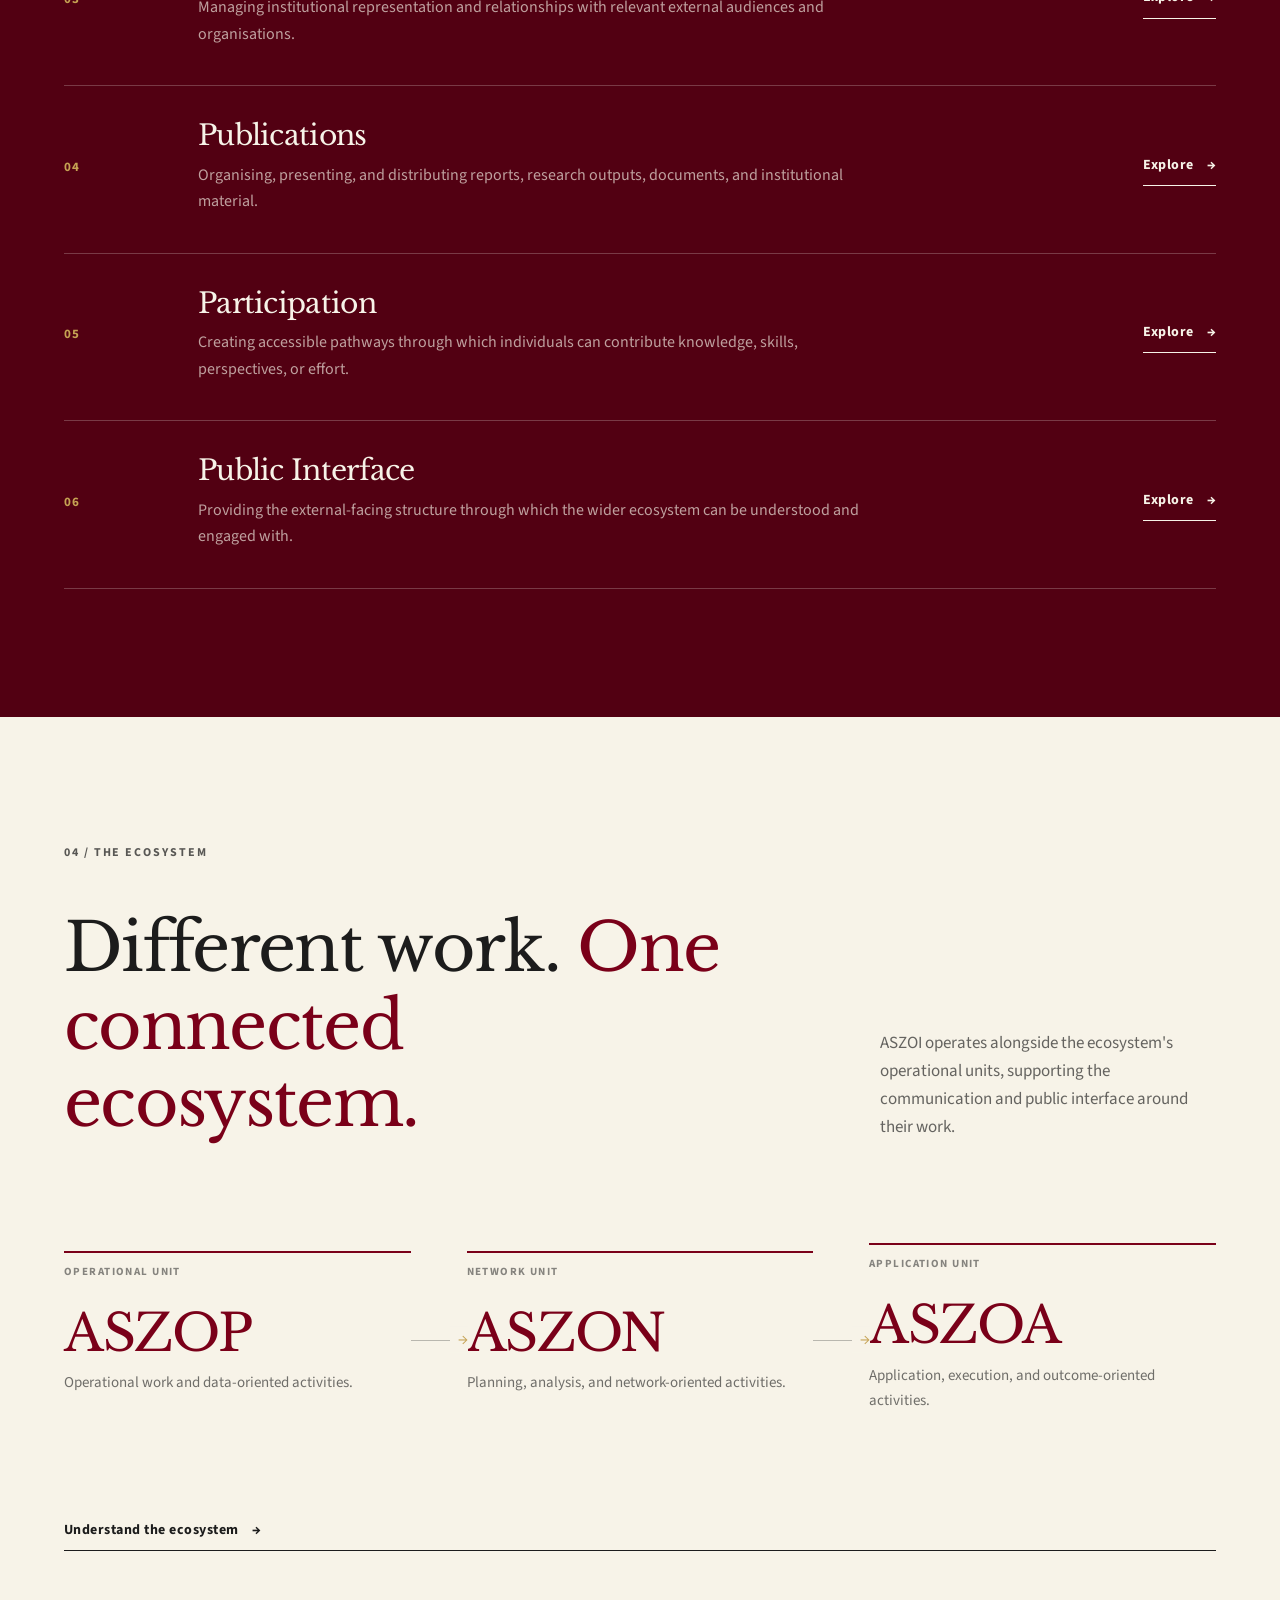
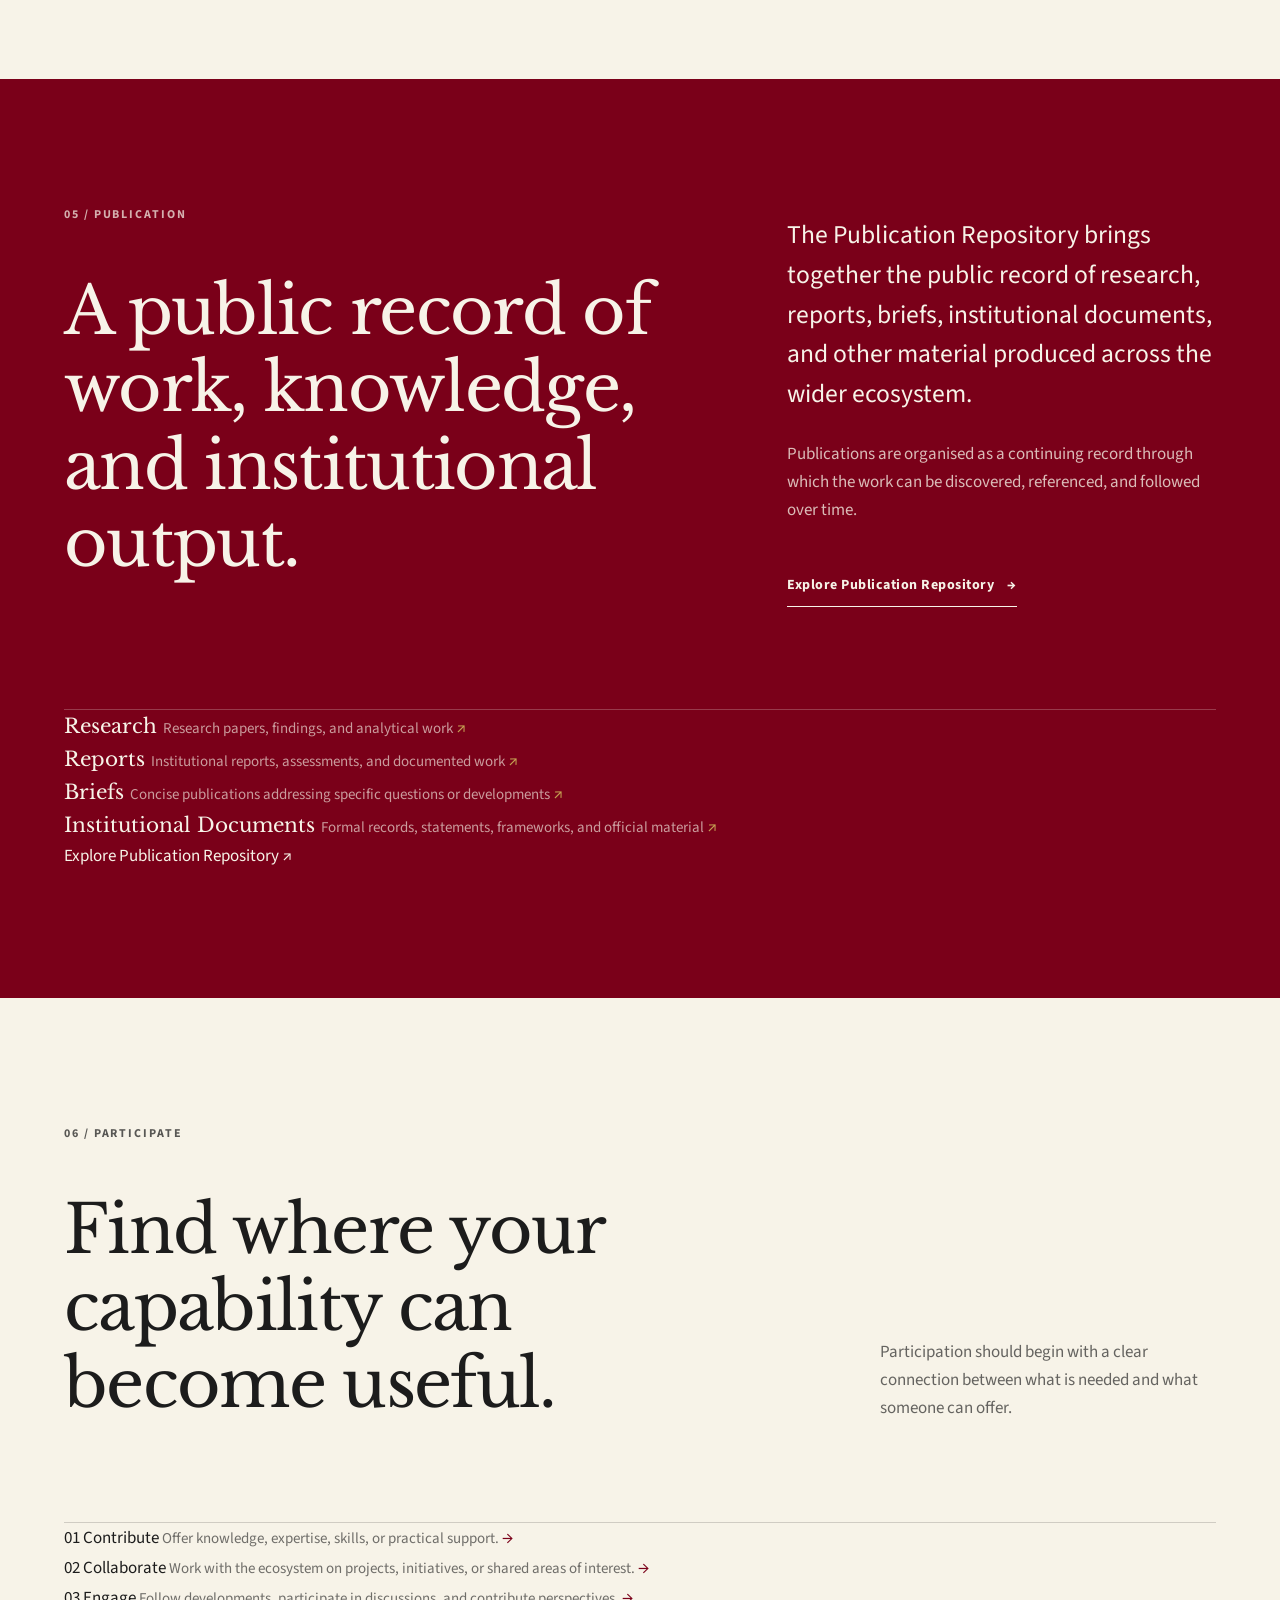
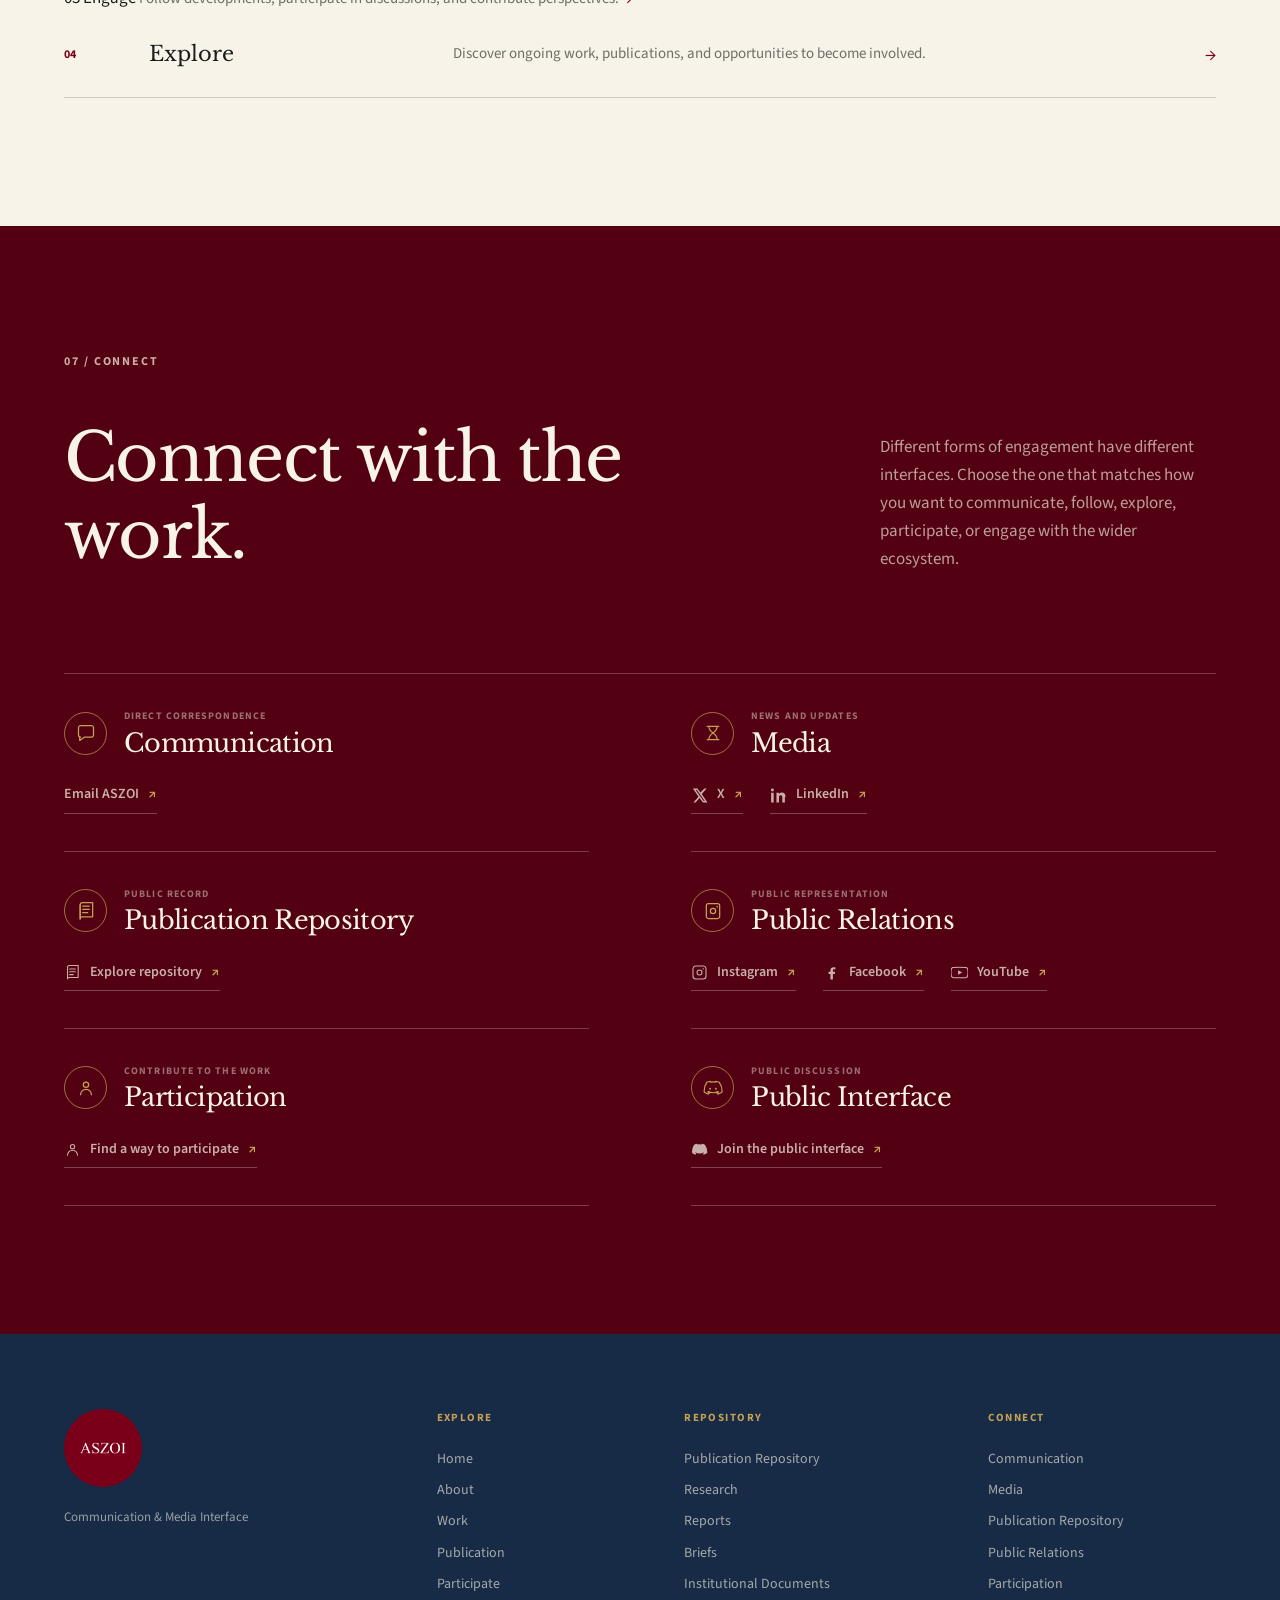
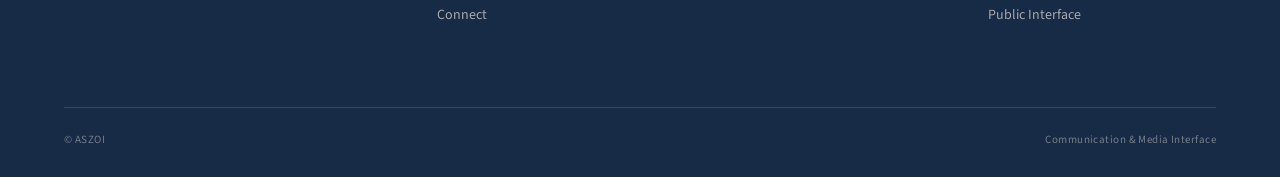
==== commit 456148c7: "Update index.html" ====
--- a/index.html
+++ b/index.html
@@ -703,7 +703,7 @@
       <div class="publication-list">
 
 
-        <a href="#connect">
+       <div>   
 
           <strong>
             Research
@@ -717,10 +717,10 @@
             ↗
           </span>
 
-        </a>
-
-
-        <a href="#connect">
+        </div>
+
+
+        <div>
 
           <strong>
             Reports
@@ -735,10 +735,10 @@
             ↗
           </span>
 
-        </a>
-
-
-        <a href="#connect">
+        </div>
+
+
+        <div>
 
           <strong>
             Briefs
@@ -753,10 +753,10 @@
             ↗
           </span>
 
-        </a>
-
-
-        <a href="#connect">
+        </div>
+
+
+        <div>
 
           <strong>
             Institutional Documents
@@ -771,11 +771,16 @@
             ↗
           </span>
 
-        </a>
-
-
-      </div>
-
+        </div>
+
+
+      </div>
+
+      <a href="#connect" class="publication-repository-link">
+  Explore Publication Repository
+  <span aria-hidden="true">↗</span>
+</a>
+      
     </section>
 
 
@@ -812,10 +817,8 @@
 
       <div class="participation-list">
 
-
-        <a
-          href="#connect"
-        >
+<div>
+        
 
           <span>
             01
@@ -834,12 +837,10 @@
             →
           </b>
 
-        </a>
-
-
-        <a
-          href="#connect"
-        >
+        </div>
+
+
+        <div>
 
           <span>
             02
@@ -858,12 +859,10 @@
             →
           </b>
 
-        </a>
-
-
-        <a
-          href="#connect"
-        >
+        </div>
+
+
+        <div>
 
           <span>
             03
@@ -882,7 +881,7 @@
             →
           </b>
 
-        </a>
+        </div>
 
 
         <a
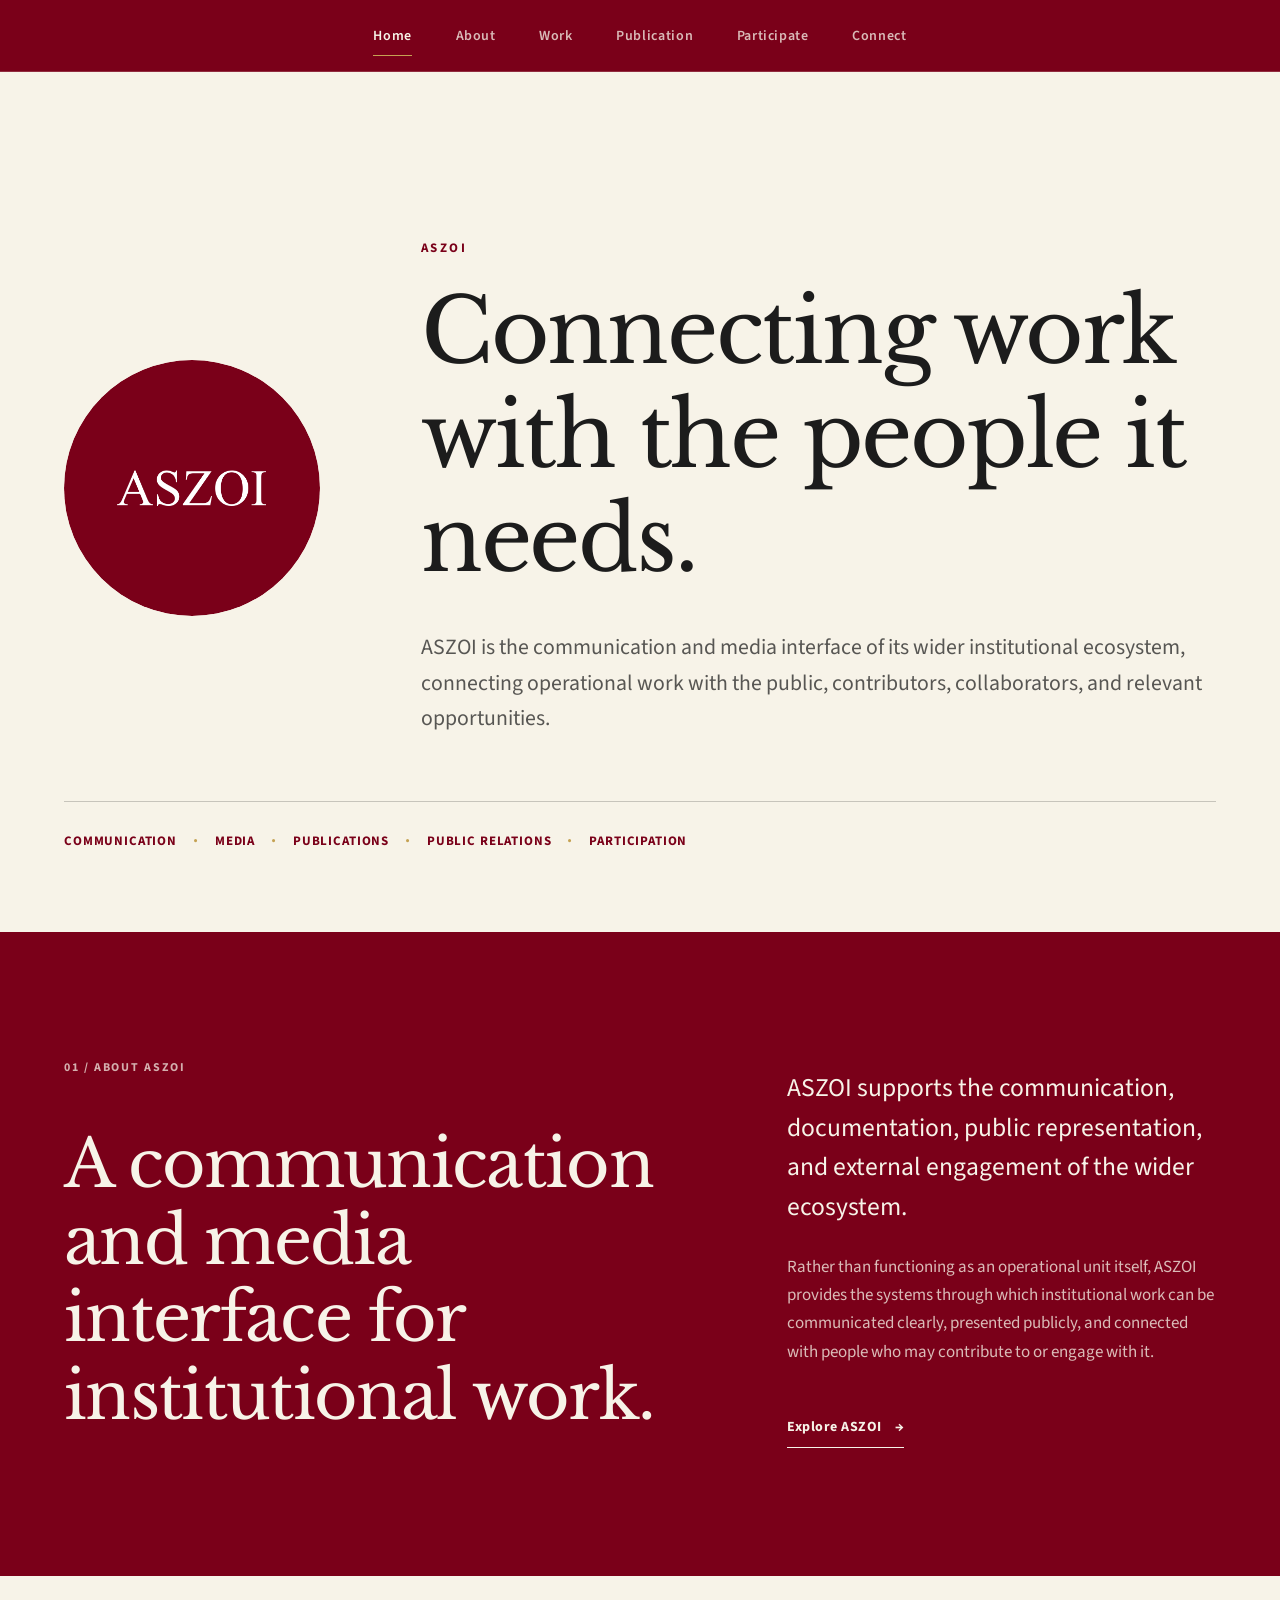
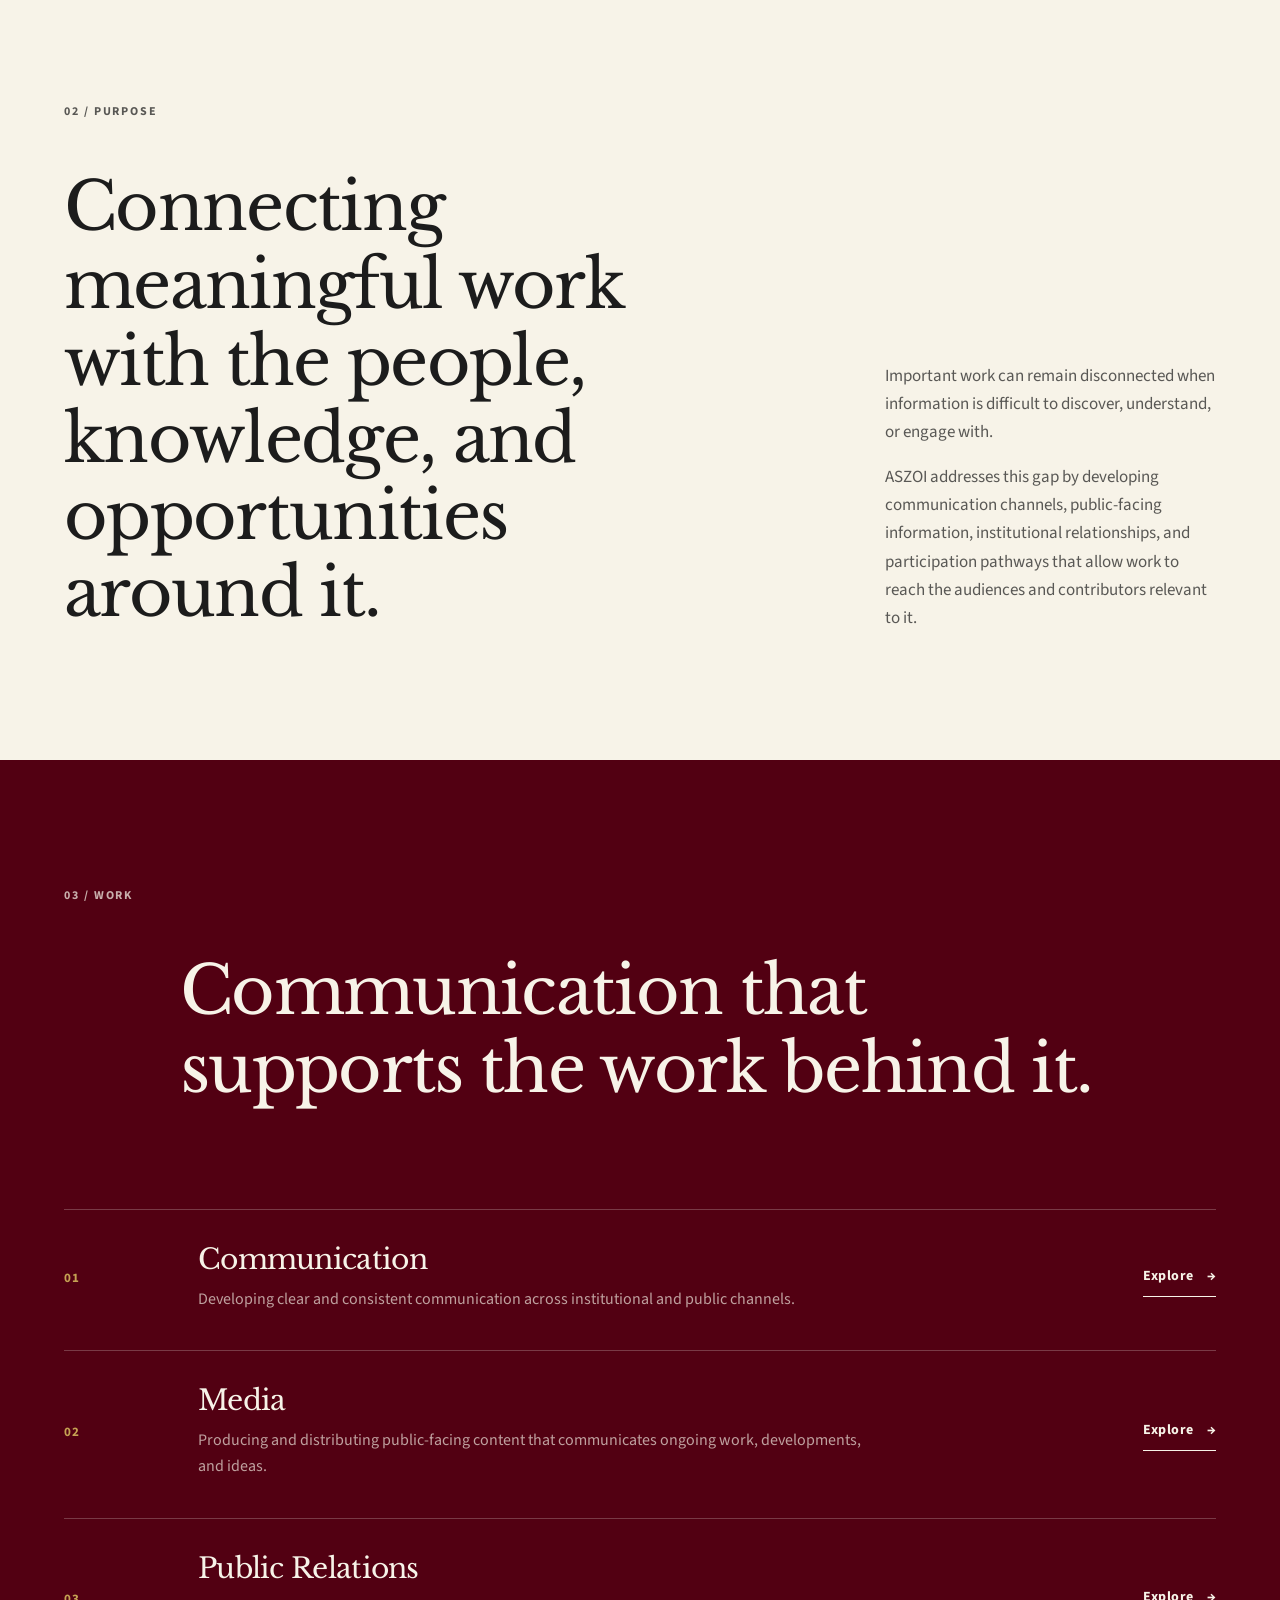
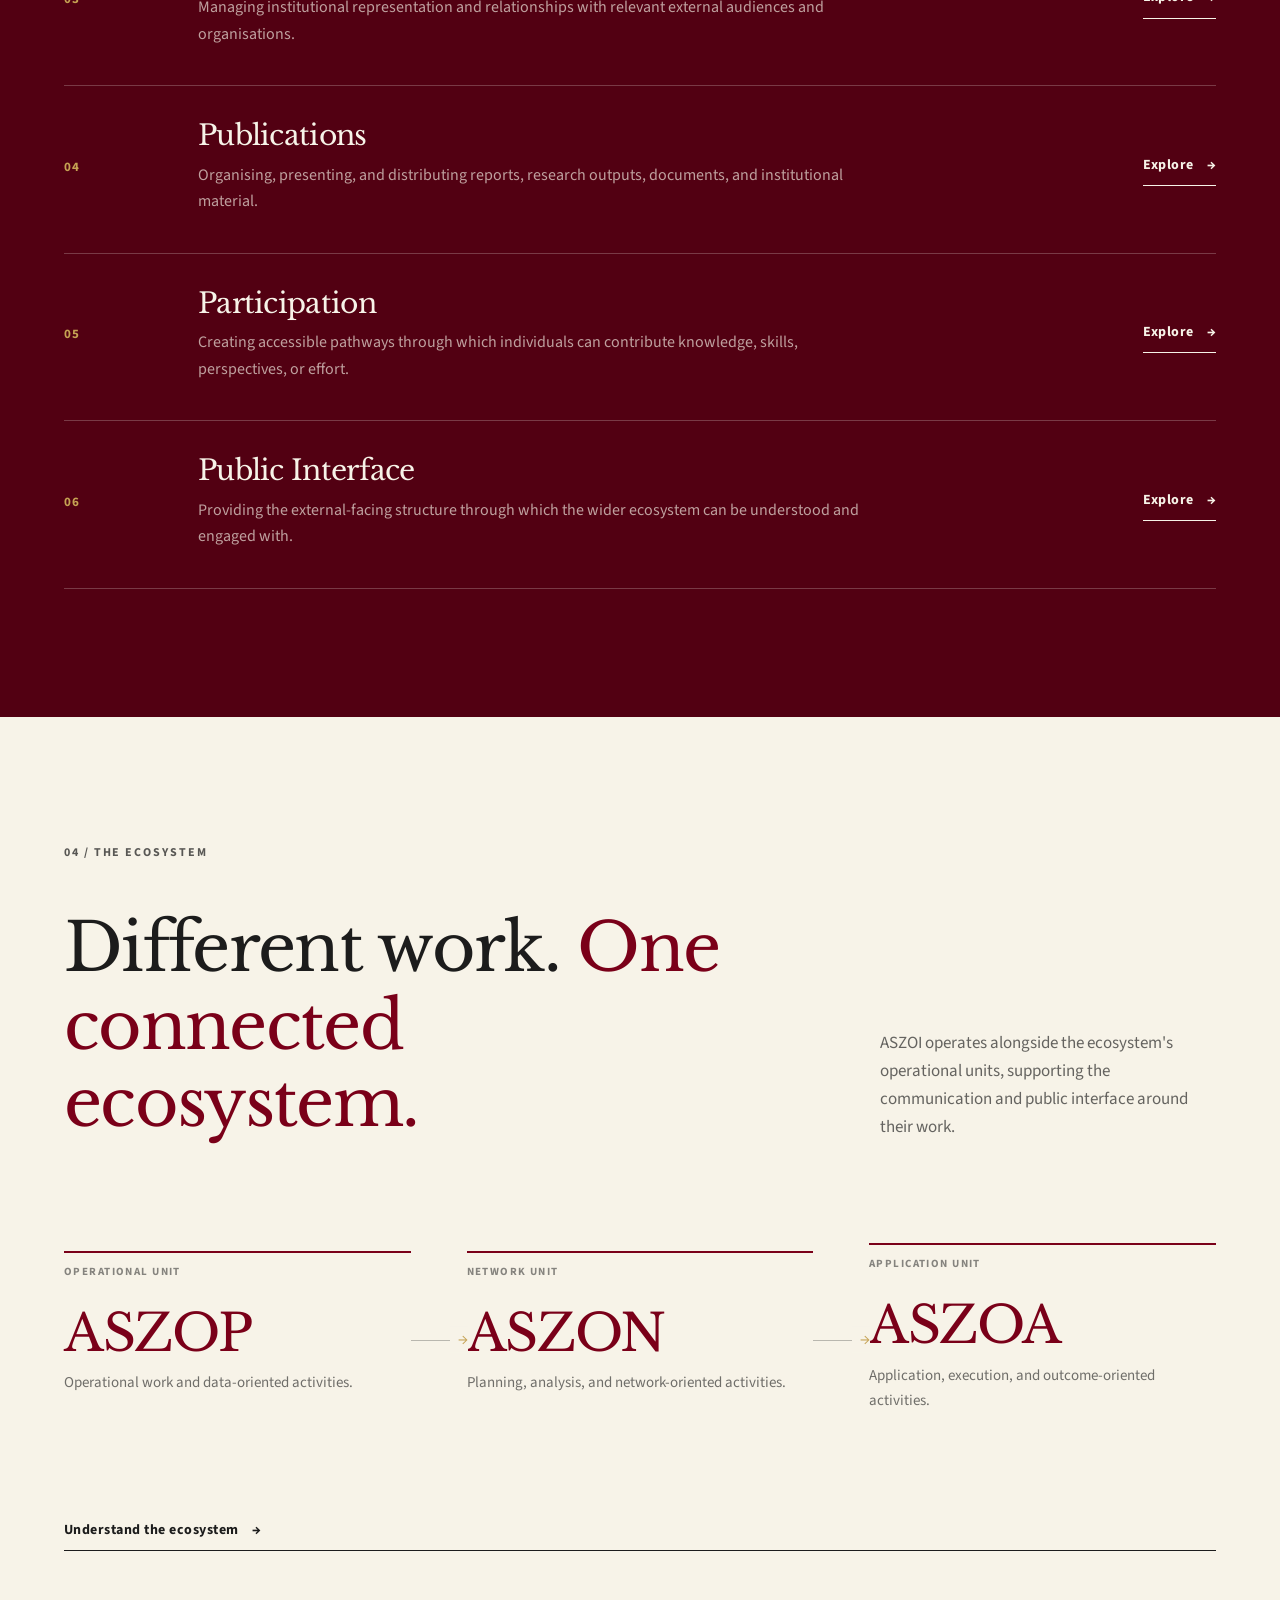
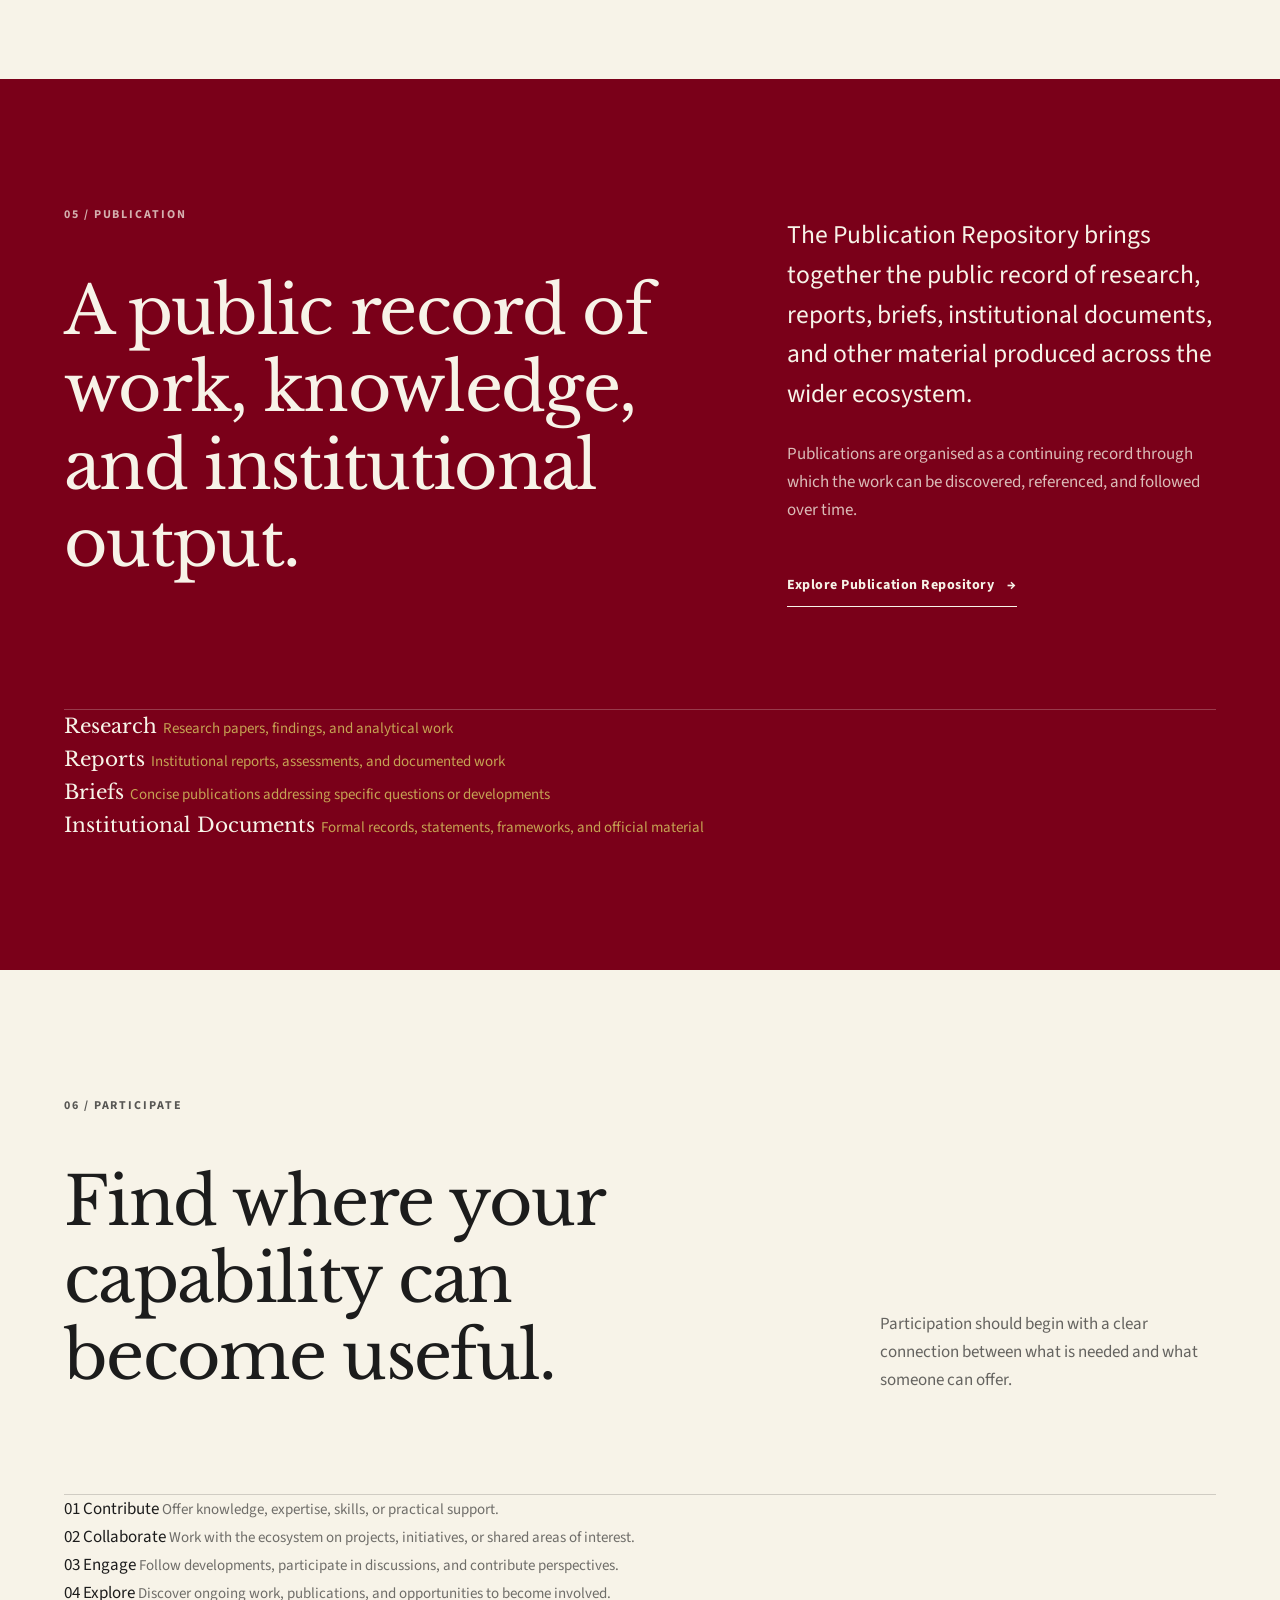
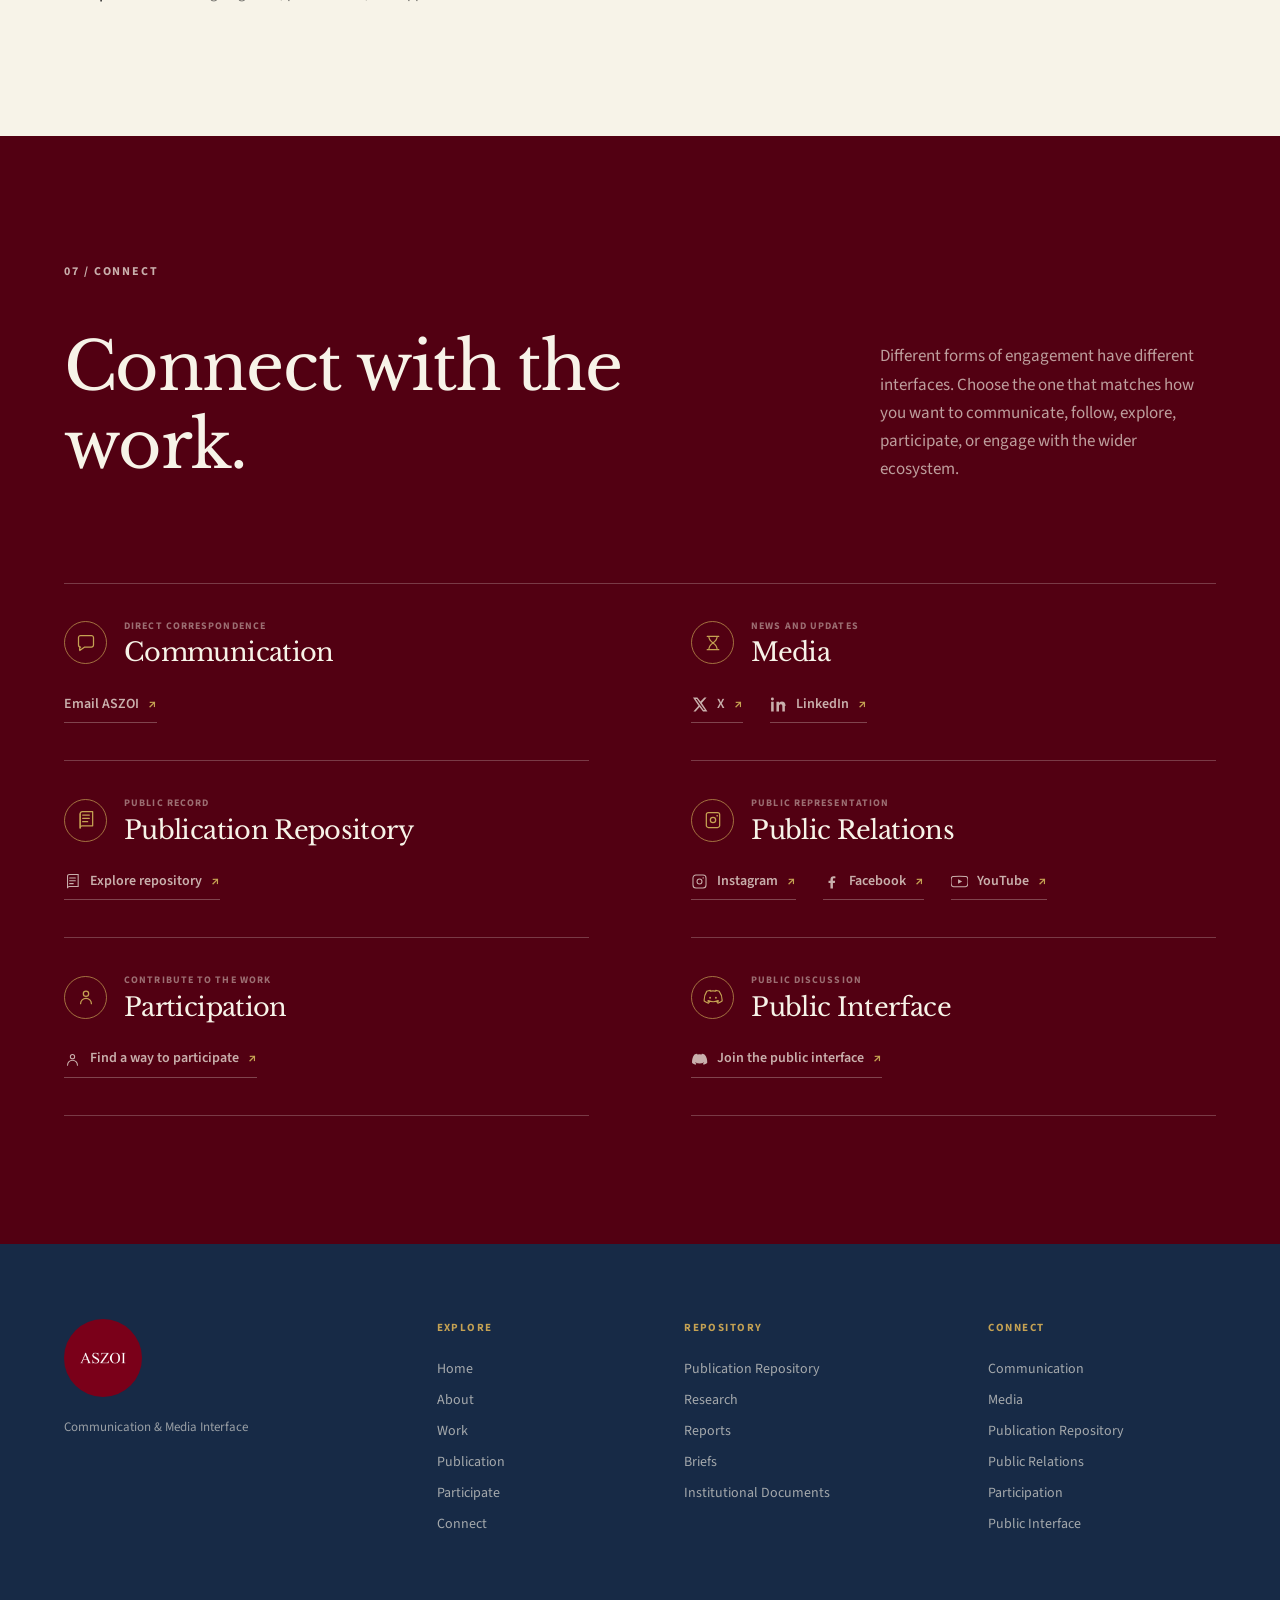
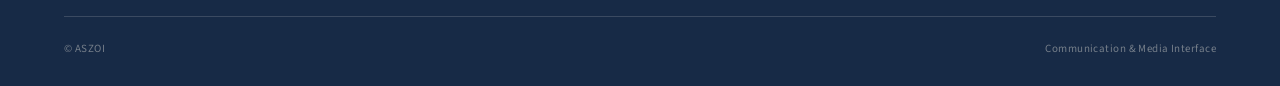
==== commit 194226a4: "Update index.html" ====
--- a/index.html
+++ b/index.html
@@ -713,9 +713,7 @@
             Research papers, findings, and analytical work
           </span>
 
-          <span aria-hidden="true">
-            ↗
-          </span>
+          
 
         </div>
 
@@ -731,9 +729,7 @@
             work
           </span>
 
-          <span aria-hidden="true">
-            ↗
-          </span>
+          
 
         </div>
 
@@ -749,9 +745,6 @@
             or developments
           </span>
 
-          <span aria-hidden="true">
-            ↗
-          </span>
 
         </div>
 
@@ -767,19 +760,13 @@
             official material
           </span>
 
-          <span aria-hidden="true">
-            ↗
-          </span>
-
-        </div>
-
-
-      </div>
-
-      <a href="#connect" class="publication-repository-link">
-  Explore Publication Repository
-  <span aria-hidden="true">↗</span>
-</a>
+          
+
+        </div>
+
+
+      </div>
+
       
     </section>
 
@@ -833,9 +820,7 @@
             support.
           </small>
 
-          <b aria-hidden="true">
-            →
-          </b>
+       
 
         </div>
 
@@ -855,9 +840,7 @@
             or shared areas of interest.
           </small>
 
-          <b aria-hidden="true">
-            →
-          </b>
+         
 
         </div>
 
@@ -877,16 +860,12 @@
             and contribute perspectives.
           </small>
 
-          <b aria-hidden="true">
-            →
-          </b>
-
-        </div>
-
-
-        <a
-          href="#publication"
-        >
+          
+
+        </div>
+
+
+       <div>
 
           <span>
             04
@@ -901,11 +880,8 @@
             opportunities to become involved.
           </small>
 
-          <b aria-hidden="true">
-            →
-          </b>
-
-        </a>
+
+        </div>
 
 
       </div>
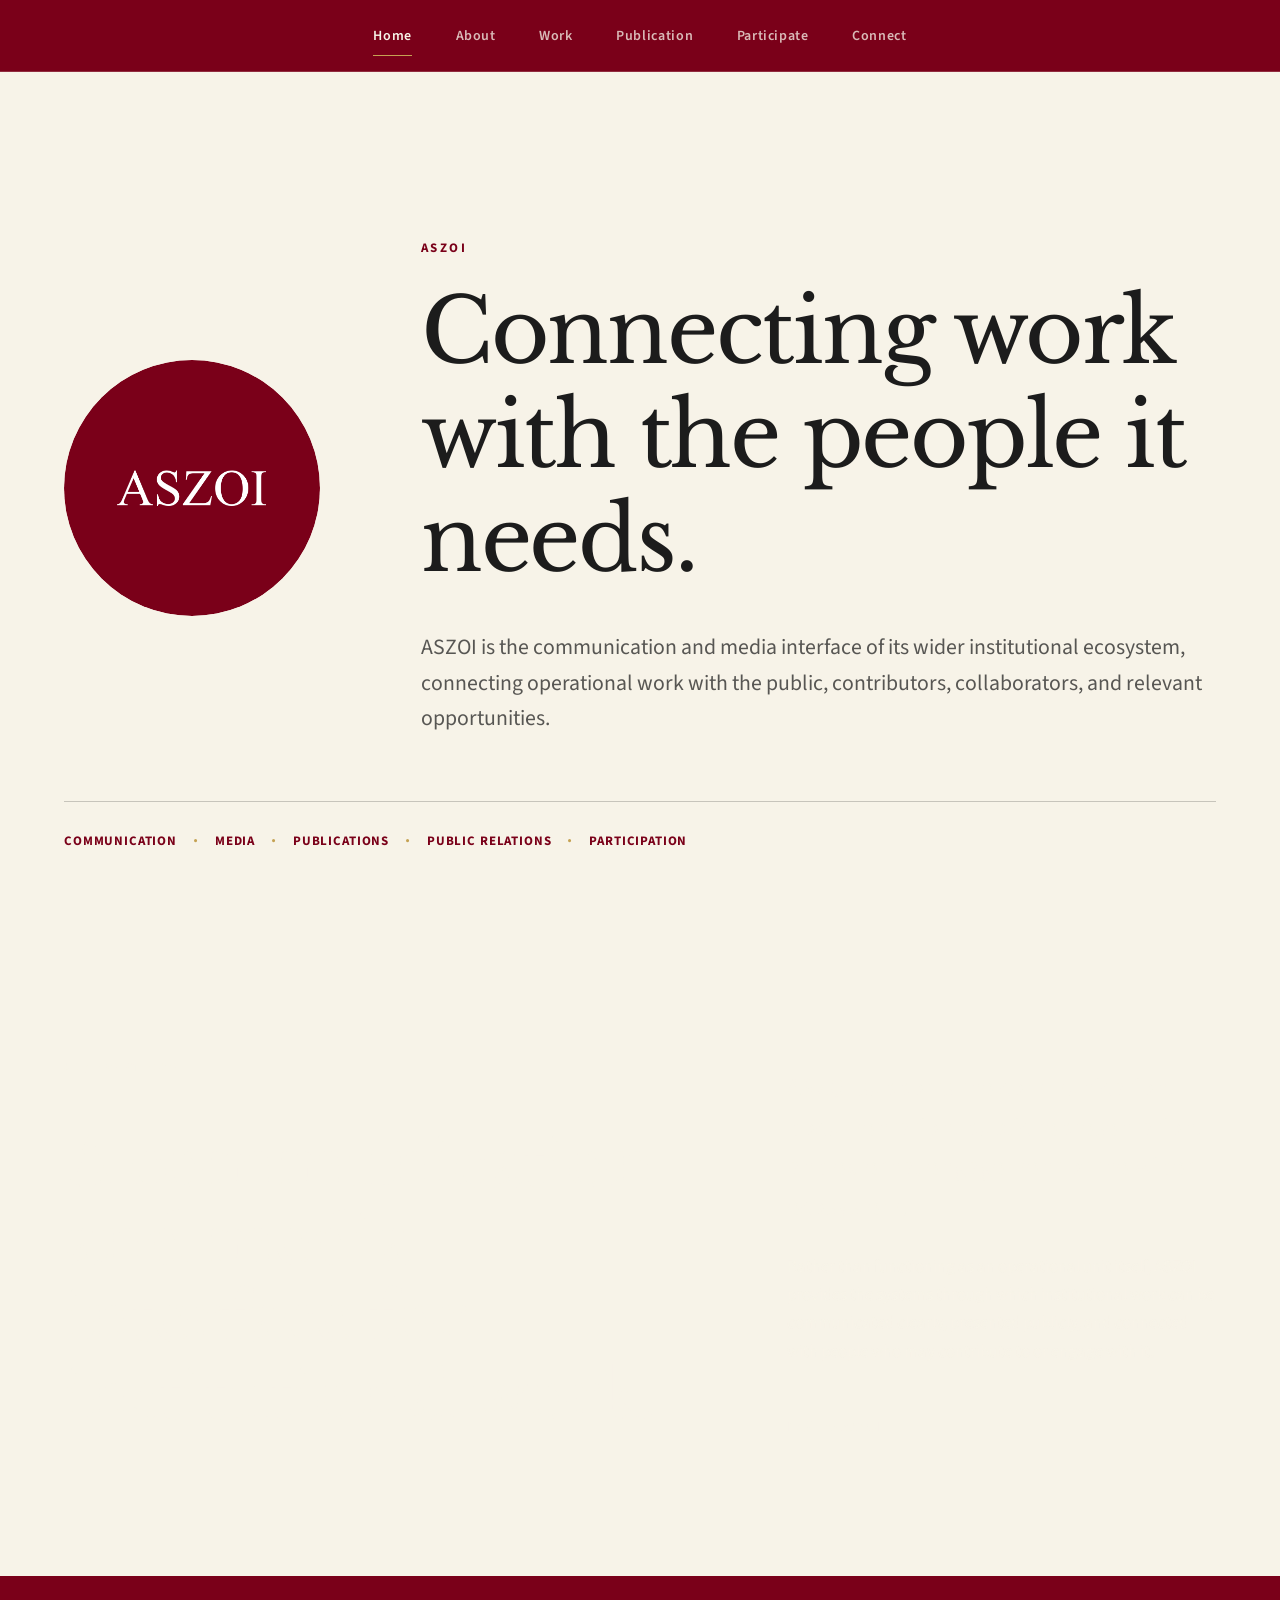
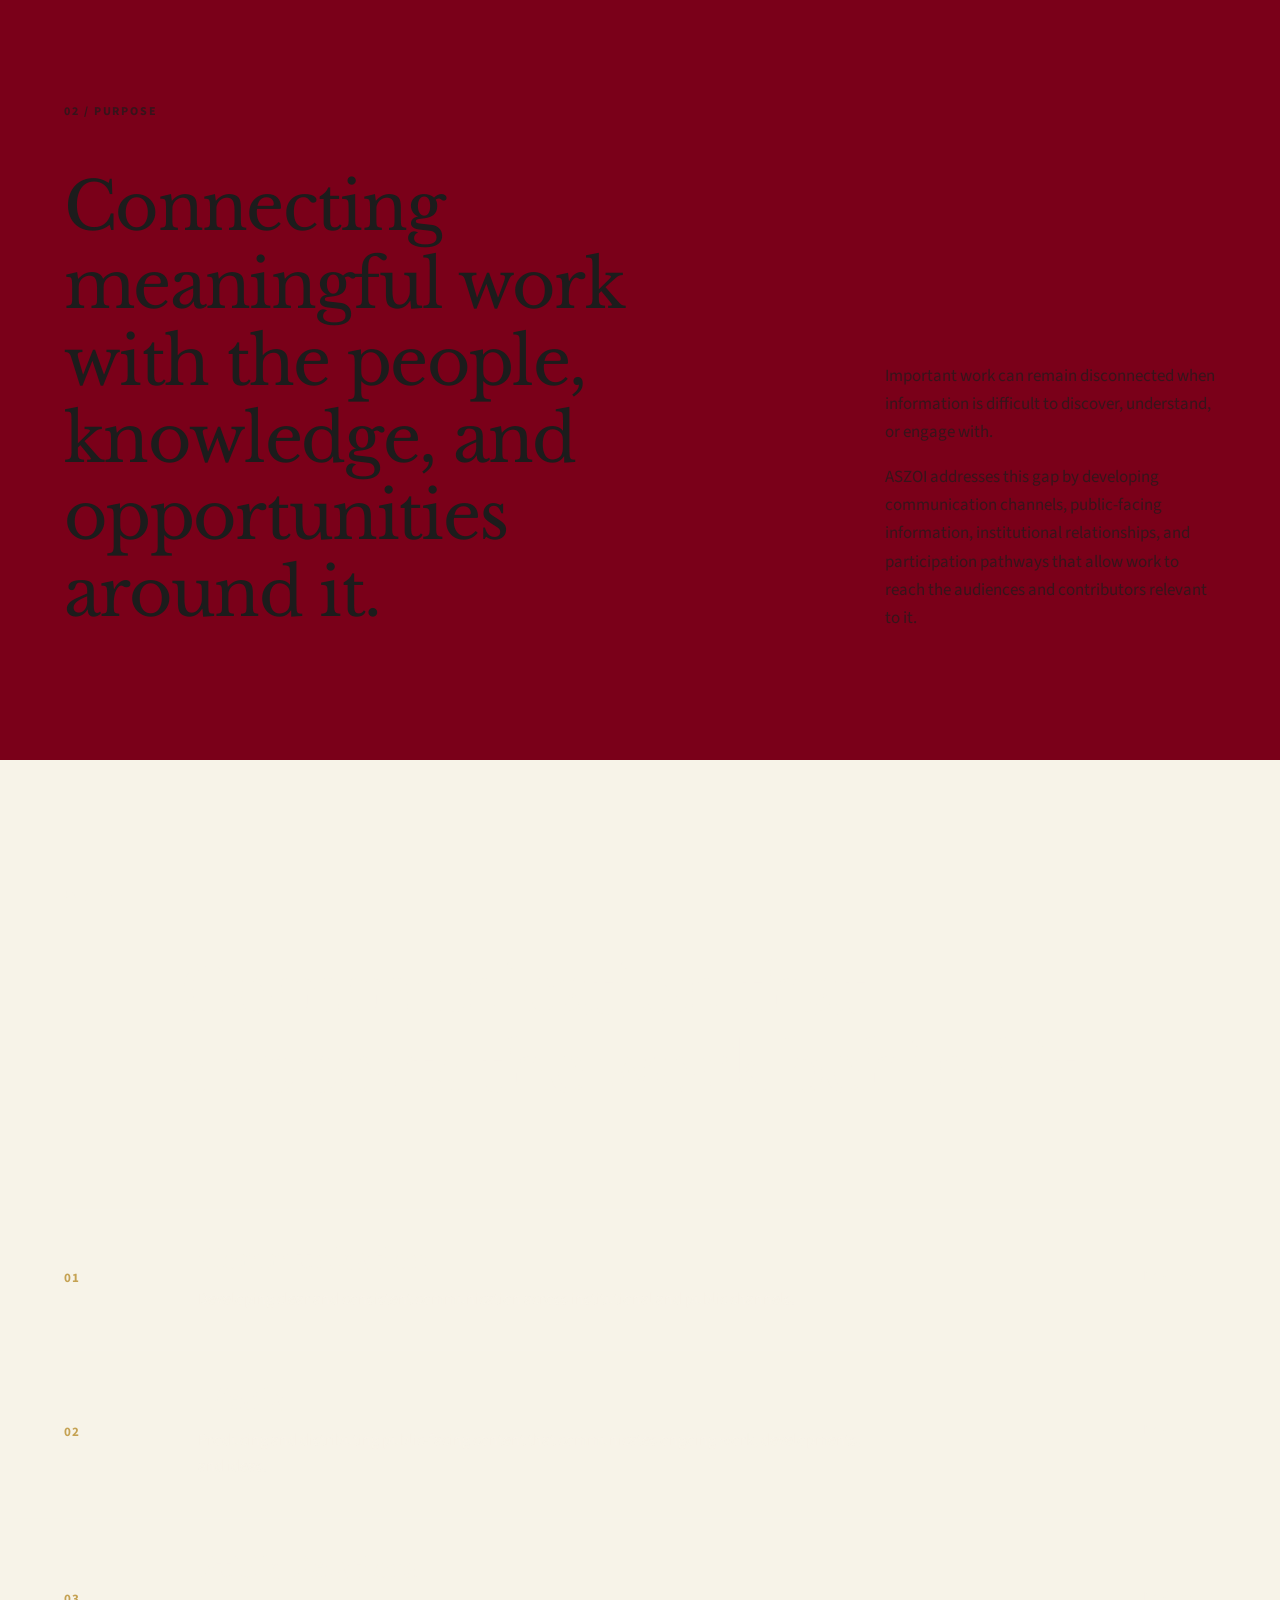
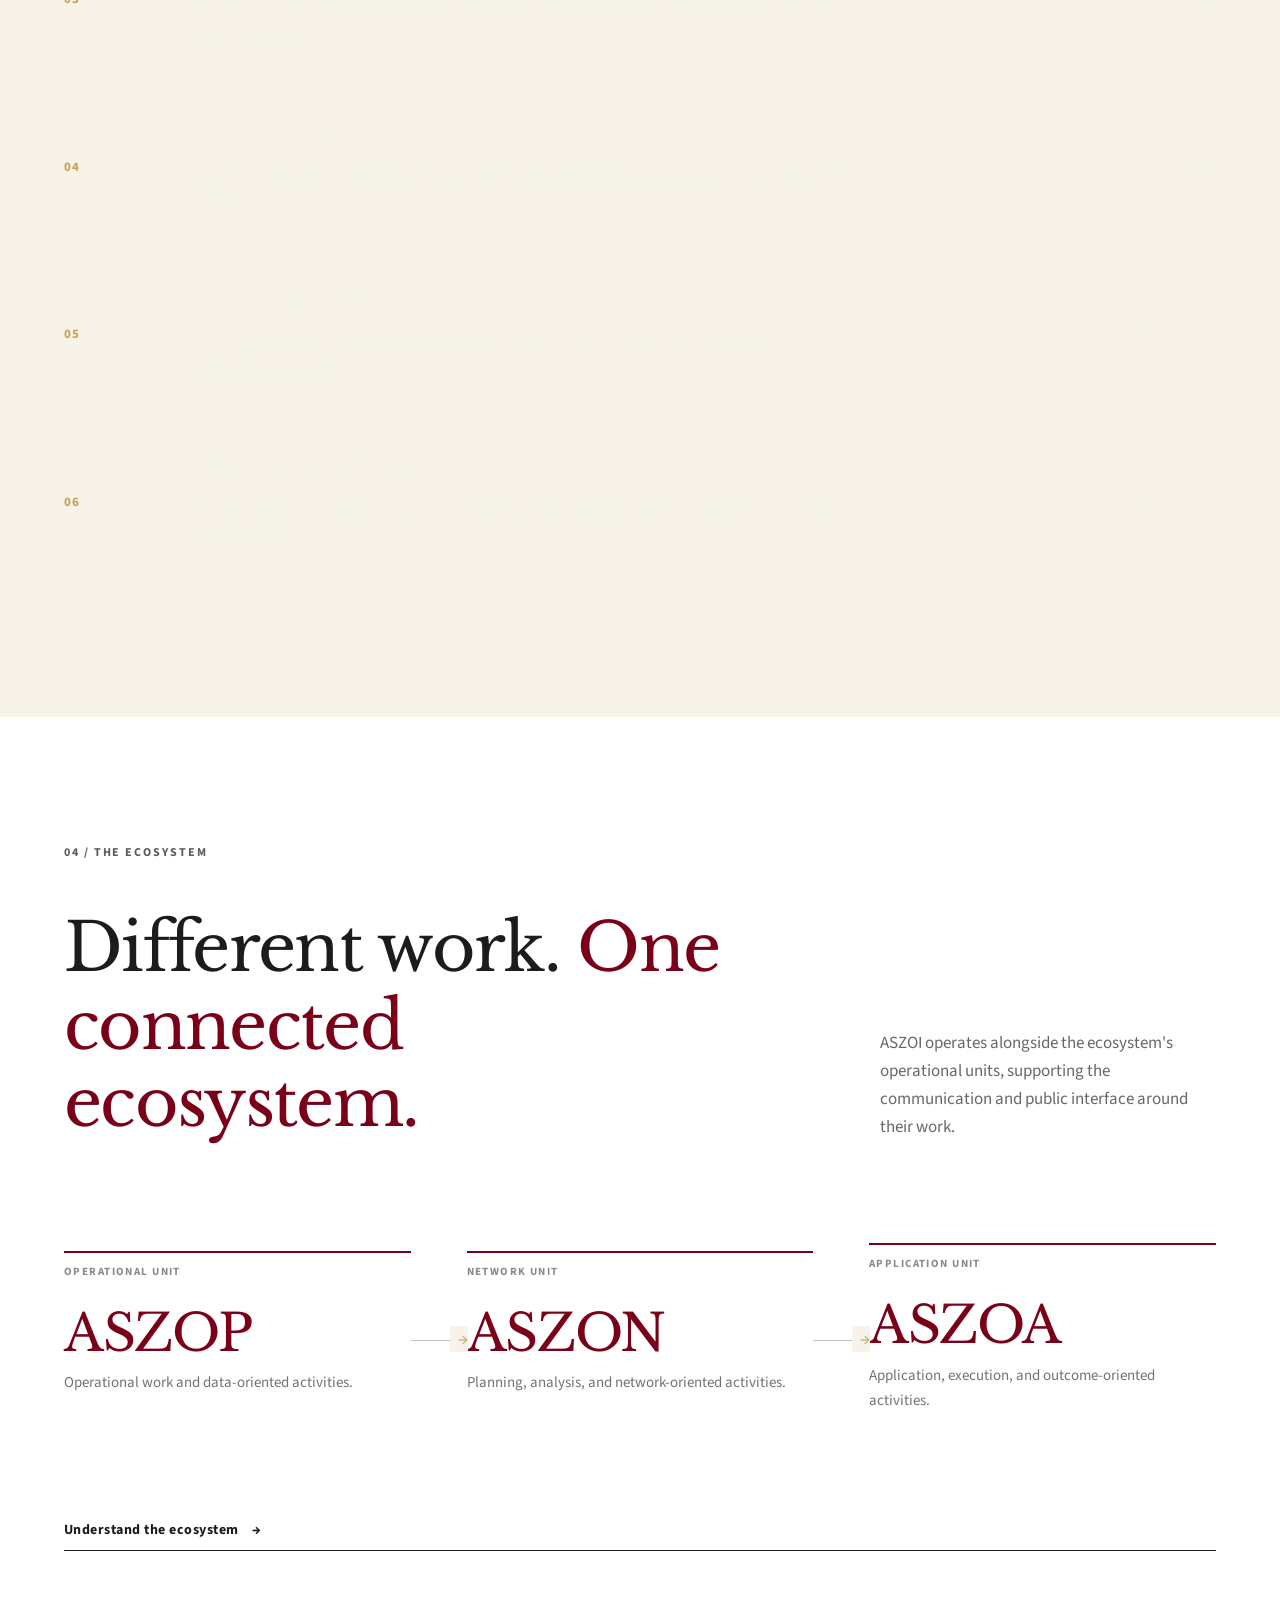
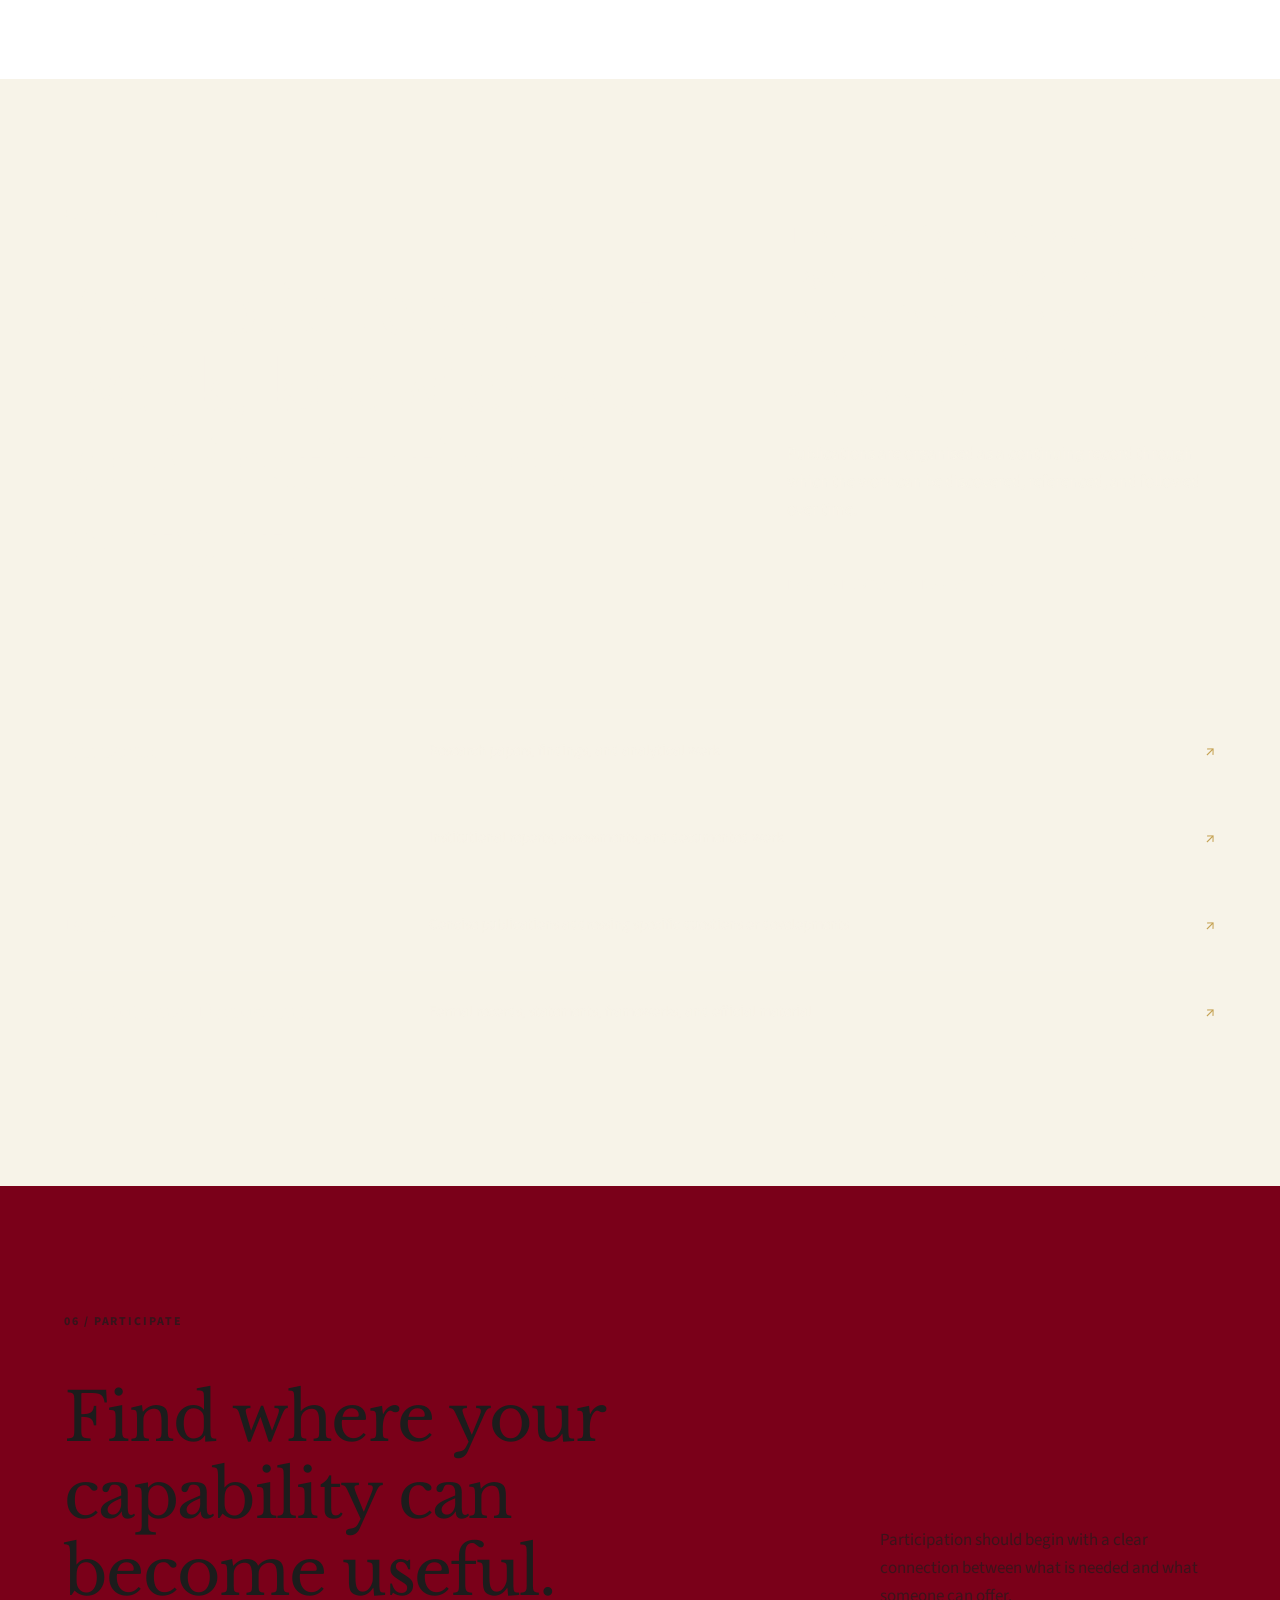
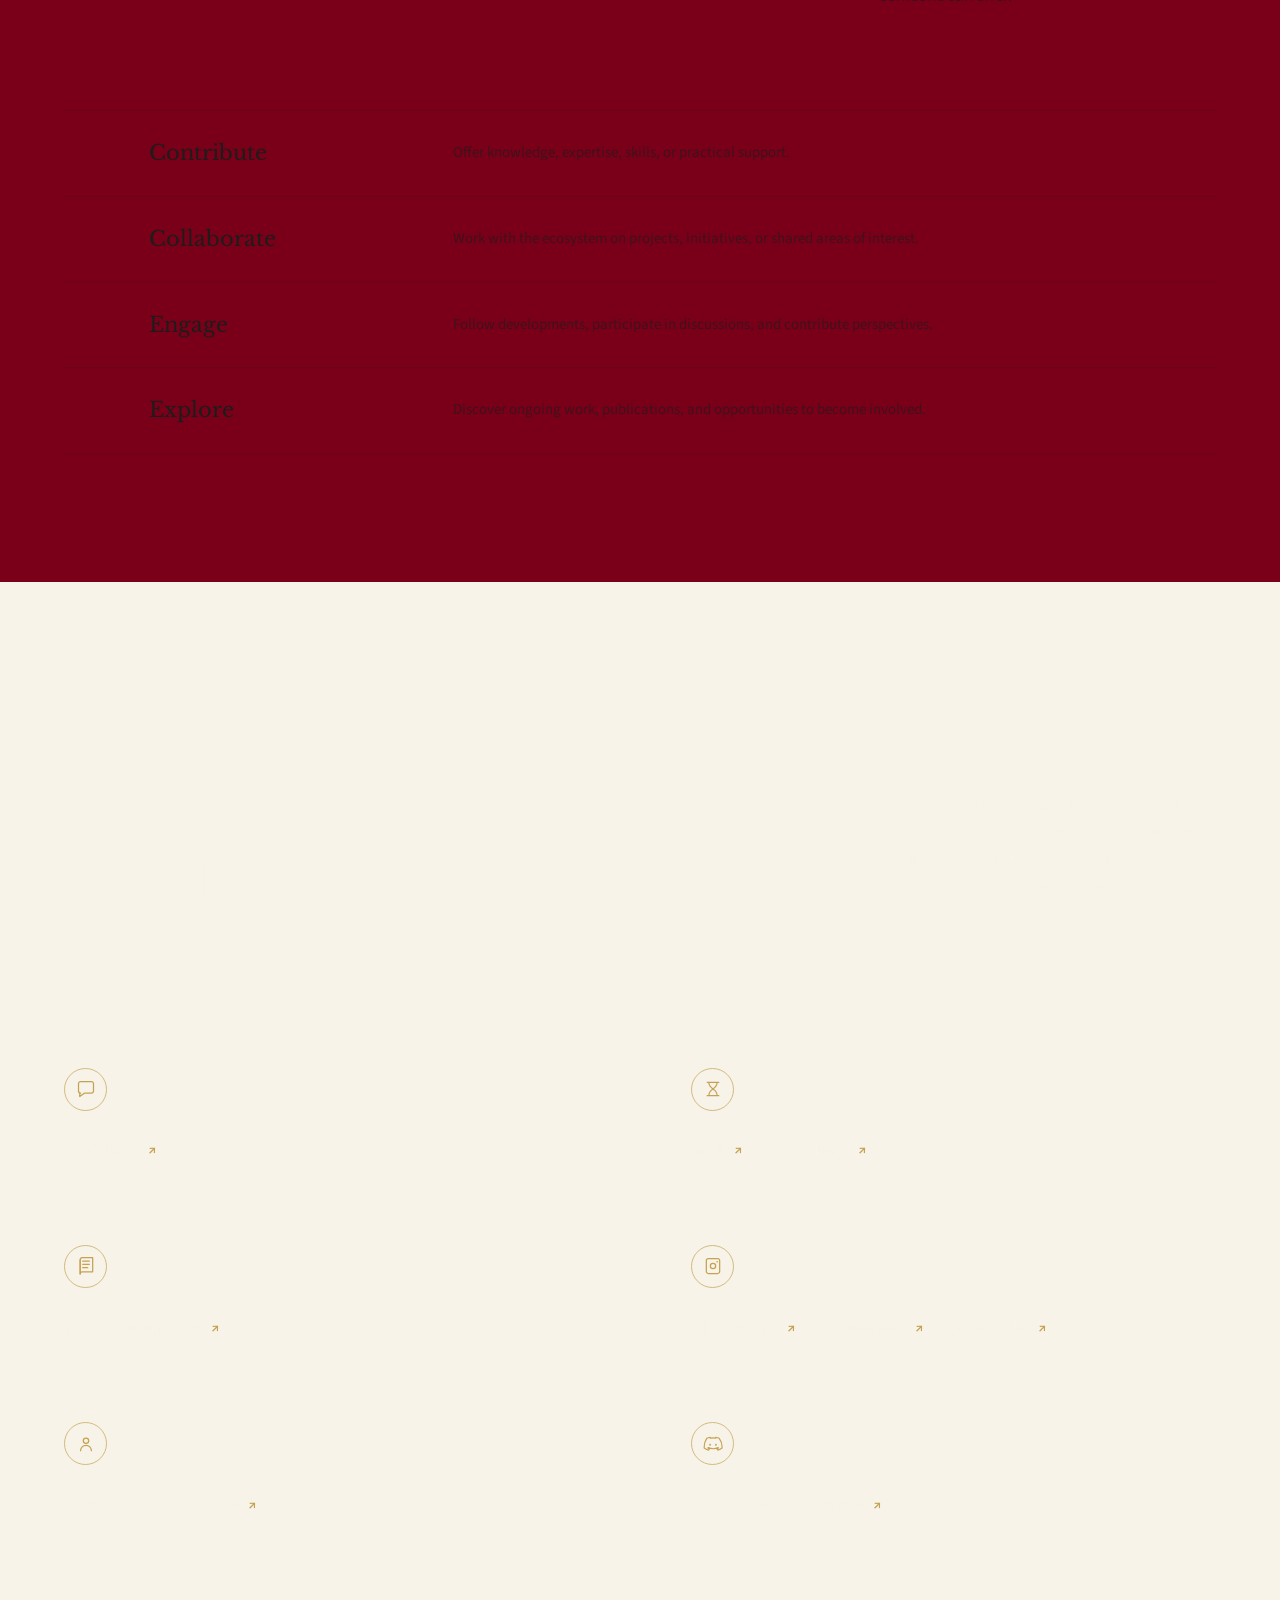
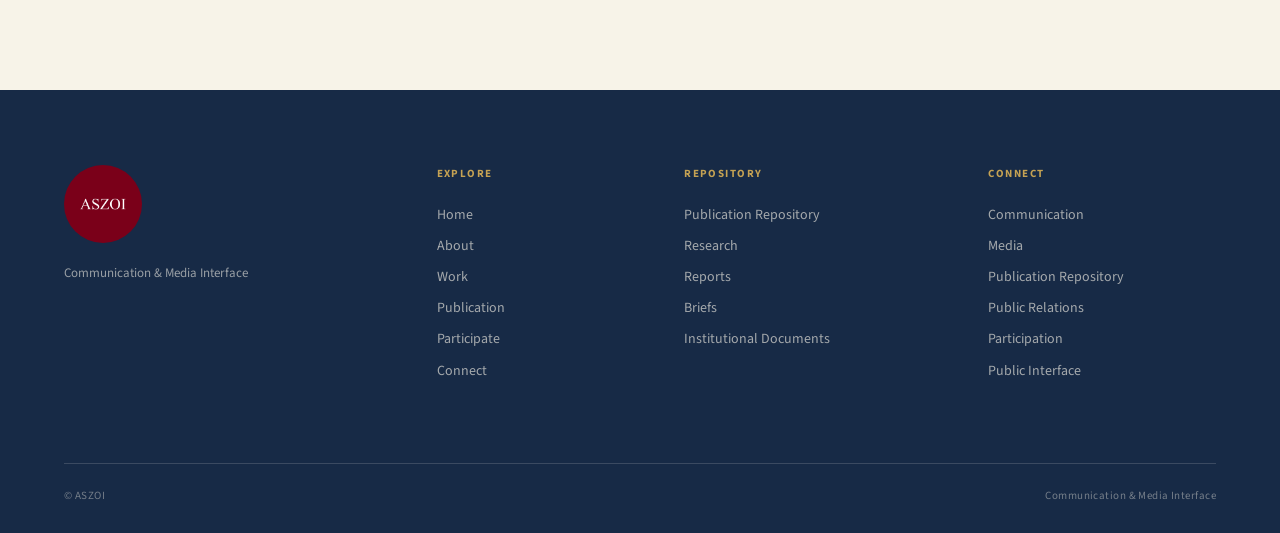
==== commit ed294792: "Update index.html" ====
--- a/index.html
+++ b/index.html
@@ -1,5 +1,6 @@
 <!doctype html>
 <html lang="en">
+
 <head>
 
   <meta charset="utf-8">
@@ -16,10 +17,15 @@
 
   <meta
     name="theme-color"
-    content="#7A0019"
+    content="#F7F3E8"
   >
 
   <title>ASZOI — Communication &amp; Media Interface</title>
+
+
+  <!-- =====================================================
+       TYPOGRAPHY
+       ===================================================== -->
 
   <link rel="preconnect" href="https://fonts.googleapis.com">
 
@@ -34,6 +40,11 @@
     rel="stylesheet"
   >
 
+
+  <!-- =====================================================
+       STYLESHEET
+       ===================================================== -->
+
   <link
     rel="stylesheet"
     href="style.css"
@@ -43,6 +54,7 @@
 
 
 <body>
+
 
   <!-- =====================================================
        ACCESSIBILITY
@@ -58,8 +70,7 @@
 
   <!-- =====================================================
        HEADER
-       Royal Crimson
-       No logo
+       Institutional navigation
        ===================================================== -->
 
   <header
@@ -120,12 +131,15 @@
 
 
 
+  <!-- =====================================================
+       MAIN
+       ===================================================== -->
+
   <main id="main">
 
 
     <!-- ===================================================
          HERO
-         Ivory
          =================================================== -->
 
     <section
@@ -136,7 +150,9 @@
 
       <div class="hero-banner">
 
-        <!-- Actual ASZOI logo -->
+
+        <!-- ASZOI identity -->
+
         <div class="hero-logo">
 
           <img
@@ -149,6 +165,9 @@
         </div>
 
 
+
+        <!-- Hero statement -->
+
         <div class="hero-content">
 
           <p class="hero-kicker">
@@ -171,6 +190,7 @@
       </div>
 
 
+
       <!-- Institutional areas -->
 
       <div
@@ -178,11 +198,25 @@
         aria-label="ASZOI areas of work"
       >
 
-        <span>Communication</span>
-        <span>Media</span>
-        <span>Publications</span>
-        <span>Public Relations</span>
-        <span>Participation</span>
+        <span>
+          Communication
+        </span>
+
+        <span>
+          Media
+        </span>
+
+        <span>
+          Publications
+        </span>
+
+        <span>
+          Public Relations
+        </span>
+
+        <span>
+          Participation
+        </span>
 
       </div>
 
@@ -192,7 +226,6 @@
 
     <!-- ===================================================
          01 — ABOUT
-         Royal Crimson
          =================================================== -->
 
     <section
@@ -203,6 +236,9 @@
 
       <div class="two-column">
 
+
+        <!-- Statement -->
+
         <div class="section-statement">
 
           <div class="section-label">
@@ -216,6 +252,9 @@
 
         </div>
 
+
+
+        <!-- Explanation -->
 
         <div class="section-copy">
 
@@ -237,8 +276,13 @@
             class="editorial-link"
             href="#work"
           >
-            <span>Explore ASZOI</span>
-            <span aria-hidden="true">→</span>
+            <span>
+              Explore ASZOI
+            </span>
+
+            <span aria-hidden="true">
+              →
+            </span>
           </a>
 
         </div>
@@ -251,7 +295,6 @@
 
     <!-- ===================================================
          02 — PURPOSE
-         Ivory
          =================================================== -->
 
     <section
@@ -262,6 +305,9 @@
 
       <div class="purpose-layout">
 
+
+        <!-- Purpose statement -->
+
         <div>
 
           <div class="section-label">
@@ -275,6 +321,9 @@
 
         </div>
 
+
+
+        <!-- Purpose explanation -->
 
         <div class="purpose-copy">
 
@@ -302,7 +351,6 @@
 
     <!-- ===================================================
          03 — WORK
-         Deep Crimson
          =================================================== -->
 
     <section
@@ -325,8 +373,13 @@
       </div>
 
 
+
+      <!-- Work directory -->
+
       <div class="work-list">
 
+
+        <!-- Communication -->
 
         <article class="work-row">
 
@@ -352,13 +405,22 @@
             href="#connect"
             aria-label="Explore Communication"
           >
-            <span>Explore</span>
-            <span aria-hidden="true">→</span>
+
+            <span>
+              Explore
+            </span>
+
+            <span aria-hidden="true">
+              →
+            </span>
+
           </a>
 
         </article>
 
 
+
+        <!-- Media -->
 
         <article class="work-row">
 
@@ -385,13 +447,22 @@
             href="#connect"
             aria-label="Explore Media"
           >
-            <span>Explore</span>
-            <span aria-hidden="true">→</span>
+
+            <span>
+              Explore
+            </span>
+
+            <span aria-hidden="true">
+              →
+            </span>
+
           </a>
 
         </article>
 
 
+
+        <!-- Public Relations -->
 
         <article class="work-row">
 
@@ -418,13 +489,22 @@
             href="#connect"
             aria-label="Explore Public Relations"
           >
-            <span>Explore</span>
-            <span aria-hidden="true">→</span>
+
+            <span>
+              Explore
+            </span>
+
+            <span aria-hidden="true">
+              →
+            </span>
+
           </a>
 
         </article>
 
 
+
+        <!-- Publications -->
 
         <article class="work-row">
 
@@ -451,13 +531,22 @@
             href="#publication"
             aria-label="Explore Publications"
           >
-            <span>Explore</span>
-            <span aria-hidden="true">→</span>
+
+            <span>
+              Explore
+            </span>
+
+            <span aria-hidden="true">
+              →
+            </span>
+
           </a>
 
         </article>
 
 
+
+        <!-- Participation -->
 
         <article class="work-row">
 
@@ -484,13 +573,22 @@
             href="#participate"
             aria-label="Explore Participation"
           >
-            <span>Explore</span>
-            <span aria-hidden="true">→</span>
+
+            <span>
+              Explore
+            </span>
+
+            <span aria-hidden="true">
+              →
+            </span>
+
           </a>
 
         </article>
 
 
+
+        <!-- Public Interface -->
 
         <article class="work-row">
 
@@ -517,8 +615,15 @@
             href="#connect"
             aria-label="Explore Public Interface"
           >
-            <span>Explore</span>
-            <span aria-hidden="true">→</span>
+
+            <span>
+              Explore
+            </span>
+
+            <span aria-hidden="true">
+              →
+            </span>
+
           </a>
 
         </article>
@@ -531,8 +636,7 @@
 
 
     <!-- ===================================================
-         04 — ECOSYSTEM
-         Ivory
+         04 — THE ECOSYSTEM
          =================================================== -->
 
     <section
@@ -549,9 +653,15 @@
       <div class="ecosystem-heading">
 
         <h2 id="ecosystem-title">
+
           Different work.
-          <em>One connected ecosystem.</em>
+
+          <em>
+            One connected ecosystem.
+          </em>
+
         </h2>
+
 
         <p>
           ASZOI operates alongside the ecosystem's operational
@@ -562,11 +672,17 @@
       </div>
 
 
+
+      <!-- Institutional relationship -->
+
       <div
         class="ecosystem-line"
         aria-label="Relationship between ASZOI and operational units"
       >
 
+
+        <!-- ASZOP -->
+
         <div class="ecosystem-unit">
 
           <span>
@@ -583,6 +699,9 @@
 
         </div>
 
+
+
+        <!-- Connector -->
 
         <div
           class="ecosystem-connector"
@@ -590,6 +709,9 @@
         ></div>
 
 
+
+        <!-- ASZON -->
+
         <div class="ecosystem-unit">
 
           <span>
@@ -606,6 +728,9 @@
 
         </div>
 
+
+
+        <!-- Connector -->
 
         <div
           class="ecosystem-connector"
@@ -613,6 +738,9 @@
         ></div>
 
 
+
+        <!-- ASZOA -->
+
         <div class="ecosystem-unit">
 
           <span>
@@ -630,15 +758,24 @@
 
         </div>
 
-      </div>
+
+      </div>
+
 
 
       <a
         class="editorial-link"
         href="#about"
       >
-        <span>Understand the ecosystem</span>
-        <span aria-hidden="true">→</span>
+
+        <span>
+          Understand the ecosystem
+        </span>
+
+        <span aria-hidden="true">
+          →
+        </span>
+
       </a>
 
     </section>
@@ -647,7 +784,6 @@
 
     <!-- ===================================================
          05 — PUBLICATION
-         Royal Crimson
          =================================================== -->
 
     <section
@@ -658,6 +794,9 @@
 
       <div class="two-column">
 
+
+        <!-- Publication statement -->
+
         <div class="section-statement">
 
           <div class="section-label">
@@ -671,6 +810,9 @@
 
         </div>
 
+
+
+        <!-- Publication explanation -->
 
         <div class="section-copy">
 
@@ -691,8 +833,15 @@
             class="editorial-link"
             href="#connect"
           >
-            <span>Explore Publication Repository</span>
-            <span aria-hidden="true">→</span>
+
+            <span>
+              Explore Publication Repository
+            </span>
+
+            <span aria-hidden="true">
+              →
+            </span>
+
           </a>
 
         </div>
@@ -700,10 +849,13 @@
       </div>
 
 
+
+      <!-- Publication directory -->
+
       <div class="publication-list">
 
 
-       <div>   
+        <a href="#connect">
 
           <strong>
             Research
@@ -713,12 +865,15 @@
             Research papers, findings, and analytical work
           </span>
 
-          
-
-        </div>
-
-
-        <div>
+          <span aria-hidden="true">
+            ↗
+          </span>
+
+        </a>
+
+
+
+        <a href="#connect">
 
           <strong>
             Reports
@@ -729,12 +884,15 @@
             work
           </span>
 
-          
-
-        </div>
-
-
-        <div>
+          <span aria-hidden="true">
+            ↗
+          </span>
+
+        </a>
+
+
+
+        <a href="#connect">
 
           <strong>
             Briefs
@@ -745,11 +903,15 @@
             or developments
           </span>
 
-
-        </div>
-
-
-        <div>
+          <span aria-hidden="true">
+            ↗
+          </span>
+
+        </a>
+
+
+
+        <a href="#connect">
 
           <strong>
             Institutional Documents
@@ -760,21 +922,21 @@
             official material
           </span>
 
-          
-
-        </div>
-
-
-      </div>
-
-      
+          <span aria-hidden="true">
+            ↗
+          </span>
+
+        </a>
+
+
+      </div>
+
     </section>
 
 
 
     <!-- ===================================================
          06 — PARTICIPATE
-         Ivory
          =================================================== -->
 
     <section
@@ -802,10 +964,13 @@
       </div>
 
 
+
+      <!-- Participation pathways -->
+
       <div class="participation-list">
 
-<div>
-        
+
+        <a href="#connect">
 
           <span>
             01
@@ -820,12 +985,15 @@
             support.
           </small>
 
-       
-
-        </div>
-
-
-        <div>
+          <b aria-hidden="true">
+            →
+          </b>
+
+        </a>
+
+
+
+        <a href="#connect">
 
           <span>
             02
@@ -840,12 +1008,15 @@
             or shared areas of interest.
           </small>
 
-         
-
-        </div>
-
-
-        <div>
+          <b aria-hidden="true">
+            →
+          </b>
+
+        </a>
+
+
+
+        <a href="#connect">
 
           <span>
             03
@@ -860,12 +1031,15 @@
             and contribute perspectives.
           </small>
 
-          
-
-        </div>
-
-
-       <div>
+          <b aria-hidden="true">
+            →
+          </b>
+
+        </a>
+
+
+
+        <a href="#publication">
 
           <span>
             04
@@ -880,8 +1054,11 @@
             opportunities to become involved.
           </small>
 
-
-        </div>
+          <b aria-hidden="true">
+            →
+          </b>
+
+        </a>
 
 
       </div>
@@ -892,7 +1069,6 @@
 
     <!-- ===================================================
          07 — CONNECT
-         Deep Crimson
          =================================================== -->
 
     <section
@@ -922,6 +1098,7 @@
       </div>
 
 
+
       <!-- =================================================
            CONNECT DIRECTORY
            ================================================= -->
@@ -929,9 +1106,10 @@
       <div class="connect-directory">
 
 
-        <!-- -----------------------------------------------
+
+        <!-- =================================================
              COMMUNICATION
-             ----------------------------------------------- -->
+             ================================================= -->
 
         <div class="connect-entry">
 
@@ -946,6 +1124,7 @@
                 viewBox="0 0 24 24"
                 role="img"
               >
+
                 <path
                   d="M3 5.5A2.5 2.5 0 0 1 5.5 3h13A2.5 2.5 0 0 1 21 5.5v9a2.5 2.5 0 0 1-2.5 2.5H10l-5.5 4v-4H5.5A2.5 2.5 0 0 1 3 14.5v-9Z"
                   fill="none"
@@ -953,9 +1132,11 @@
                   stroke-width="1.5"
                   stroke-linejoin="round"
                 />
+
               </svg>
 
             </span>
+
 
             <div>
 
@@ -973,15 +1154,20 @@
 
 
           <div class="connect-entry-links">
-
-            <!-- Replace with final ASZOI email -->
 
             <a
               class="connect-entry-link"
               href="mailto:hello@aszoi.org"
             >
-              <span>Email ASZOI</span>
-              <span aria-hidden="true">↗</span>
+
+              <span>
+                Email ASZOI
+              </span>
+
+              <span aria-hidden="true">
+                ↗
+              </span>
+
             </a>
 
           </div>
@@ -990,10 +1176,10 @@
 
 
 
-        <!-- -----------------------------------------------
+        <!-- =================================================
              MEDIA
              X + LINKEDIN
-             ----------------------------------------------- -->
+             ================================================= -->
 
         <div class="connect-entry">
 
@@ -1007,6 +1193,7 @@
               <svg
                 viewBox="0 0 24 24"
               >
+
                 <path
                   d="M5 4h14M5 20h14M7 4c0 4 2 6 5 8 3 2 5 4 5 8M17 4c0 4-2 6-5 8-3 2-5 4-5 8"
                   fill="none"
@@ -1014,9 +1201,11 @@
                   stroke-width="1.4"
                   stroke-linecap="round"
                 />
+
               </svg>
 
             </span>
+
 
             <div>
 
@@ -1035,7 +1224,8 @@
 
           <div class="connect-entry-links">
 
-            <!-- Replace # with final X URL -->
+
+            <!-- X -->
 
             <a
               class="connect-entry-link"
@@ -1049,20 +1239,27 @@
                 viewBox="0 0 24 24"
                 aria-hidden="true"
               >
+
                 <path
                   d="M18.9 2H22l-6.8 7.8L23.2 22h-6.2l-4.9-6.4L6.5 22H3.4l7.2-8.2L2.8 2H9l4.4 5.8L18.9 2Zm-1.1 17.8h1.7L8.3 4.1H6.5l11.3 15.7Z"
                   fill="currentColor"
                 />
+
               </svg>
 
-              <span>X</span>
-
-              <span aria-hidden="true">↗</span>
+              <span>
+                X
+              </span>
+
+              <span aria-hidden="true">
+                ↗
+              </span>
 
             </a>
 
 
-            <!-- Replace # with final LinkedIn URL -->
+
+            <!-- LinkedIn -->
 
             <a
               class="connect-entry-link"
@@ -1076,15 +1273,21 @@
                 viewBox="0 0 24 24"
                 aria-hidden="true"
               >
+
                 <path
                   d="M5.2 8.2H1.6V22h3.6V8.2ZM3.4 2A2.1 2.1 0 1 0 3.4 6.2 2.1 2.1 0 0 0 3.4 2ZM22 14.1c0-4.2-2.2-6.2-5.2-6.2-2.4 0-3.5 1.3-4.1 2.2V8.2H9.1V22h3.6v-6.8c0-1.8.3-3.5 2.5-3.5 2.2 0 2.2 2 2.2 3.6V22H21v-7.9Z"
                   fill="currentColor"
                 />
+
               </svg>
 
-              <span>LinkedIn</span>
-
-              <span aria-hidden="true">↗</span>
+              <span>
+                LinkedIn
+              </span>
+
+              <span aria-hidden="true">
+                ↗
+              </span>
 
             </a>
 
@@ -1094,9 +1297,9 @@
 
 
 
-        <!-- -----------------------------------------------
+        <!-- =================================================
              PUBLICATION REPOSITORY
-             ----------------------------------------------- -->
+             ================================================= -->
 
         <div class="connect-entry">
 
@@ -1110,6 +1313,7 @@
               <svg
                 viewBox="0 0 24 24"
               >
+
                 <path
                   d="M5 4.5A2.5 2.5 0 0 1 7.5 2H20v17H7.5A2.5 2.5 0 0 0 5 21.5v-17Z"
                   fill="none"
@@ -1125,9 +1329,11 @@
                   stroke-width="1.5"
                   stroke-linecap="round"
                 />
+
               </svg>
 
             </span>
+
 
             <div>
 
@@ -1155,6 +1361,7 @@
                 viewBox="0 0 24 24"
                 aria-hidden="true"
               >
+
                 <path
                   d="M5 4.5A2.5 2.5 0 0 1 7.5 2H20v17H7.5A2.5 2.5 0 0 0 5 21.5v-17Z"
                   fill="none"
@@ -1169,6 +1376,7 @@
                   stroke-width="1.5"
                   stroke-linecap="round"
                 />
+
               </svg>
 
               <span>
@@ -1187,10 +1395,10 @@
 
 
 
-        <!-- -----------------------------------------------
+        <!-- =================================================
              PUBLIC RELATIONS
              INSTAGRAM FACEBOOK YOUTUBE
-             ----------------------------------------------- -->
+             ================================================= -->
 
         <div class="connect-entry">
 
@@ -1204,6 +1412,7 @@
               <svg
                 viewBox="0 0 24 24"
               >
+
                 <path
                   d="M4 5.5A2.5 2.5 0 0 1 6.5 3h11A2.5 2.5 0 0 1 20 5.5v13a2.5 2.5 0 0 1-2.5 2.5h-11A2.5 2.5 0 0 1 4 18.5v-13Z"
                   fill="none"
@@ -1226,9 +1435,11 @@
                   r="1"
                   fill="currentColor"
                 />
+
               </svg>
 
             </span>
+
 
             <div>
 
@@ -1262,6 +1473,7 @@
                 viewBox="0 0 24 24"
                 aria-hidden="true"
               >
+
                 <path
                   d="M7 2.8h10A4.2 4.2 0 0 1 21.2 7v10a4.2 4.2 0 0 1-4.2 4.2H7A4.2 4.2 0 0 1 2.8 17V7A4.2 4.2 0 0 1 7 2.8Z"
                   fill="none"
@@ -1284,13 +1496,19 @@
                   r="1"
                   fill="currentColor"
                 />
+
               </svg>
 
-              <span>Instagram</span>
-
-              <span aria-hidden="true">↗</span>
+              <span>
+                Instagram
+              </span>
+
+              <span aria-hidden="true">
+                ↗
+              </span>
 
             </a>
+
 
 
             <!-- Facebook -->
@@ -1307,17 +1525,24 @@
                 viewBox="0 0 24 24"
                 aria-hidden="true"
               >
+
                 <path
                   d="M14 22v-8h2.7l.4-3H14V9.1c0-.9.3-1.6 1.7-1.6h1.8V4.8c-.3 0-1.4-.1-2.6-.1-2.6 0-4.4 1.6-4.4 4.5V11H7.8v3h2.7v8H14Z"
                   fill="currentColor"
                 />
+
               </svg>
 
-              <span>Facebook</span>
-
-              <span aria-hidden="true">↗</span>
+              <span>
+                Facebook
+              </span>
+
+              <span aria-hidden="true">
+                ↗
+              </span>
 
             </a>
+
 
 
             <!-- YouTube -->
@@ -1334,6 +1559,7 @@
                 viewBox="0 0 24 24"
                 aria-hidden="true"
               >
+
                 <path
                   d="M23.5 7.1a3 3 0 0 0-2.1-2.1C19.5 4.5 12 4.5 12 4.5s-7.5 0-9.4.5A3 3 0 0 0 .5 7.1 31 31 0 0 0 0 12a31 31 0 0 0 .5 4.9 3 3 0 0 0 2.1 2.1c1.9.5 9.4.5 9.4.5s7.5 0 9.4-.5a3 3 0 0 0 2.1-2.1A31 31 0 0 0 24 12a31 31 0 0 0-.5-4.9Z"
                   fill="none"
@@ -1345,11 +1571,16 @@
                   d="m10 8.8 5.8 3.2-5.8 3.2V8.8Z"
                   fill="currentColor"
                 />
+
               </svg>
 
-              <span>YouTube</span>
-
-              <span aria-hidden="true">↗</span>
+              <span>
+                YouTube
+              </span>
+
+              <span aria-hidden="true">
+                ↗
+              </span>
 
             </a>
 
@@ -1359,9 +1590,9 @@
 
 
 
-        <!-- -----------------------------------------------
+        <!-- =================================================
              PARTICIPATION
-             ----------------------------------------------- -->
+             ================================================= -->
 
         <div class="connect-entry">
 
@@ -1397,6 +1628,7 @@
 
             </span>
 
+
             <div>
 
               <small>
@@ -1459,10 +1691,10 @@
 
 
 
-        <!-- -----------------------------------------------
+        <!-- =================================================
              PUBLIC INTERFACE
              DISCORD
-             ----------------------------------------------- -->
+             ================================================= -->
 
         <div class="connect-entry">
 
@@ -1503,6 +1735,7 @@
 
             </span>
 
+
             <div>
 
               <small>
@@ -1519,8 +1752,6 @@
 
 
           <div class="connect-entry-links">
-
-            <!-- Replace # with final Discord URL -->
 
             <a
               class="connect-entry-link"
@@ -1561,13 +1792,13 @@
 
     </section>
 
+
   </main>
 
 
 
   <!-- =====================================================
        FOOTER
-       Royal Navy
        ===================================================== -->
 
   <footer class="site-footer">
@@ -1631,7 +1862,7 @@
 
 
 
-      <!-- Publication / Repository -->
+      <!-- Repository -->
 
       <div class="footer-column">
 
@@ -1721,7 +1952,12 @@
 
 
 
+  <!-- =====================================================
+       JAVASCRIPT
+       ===================================================== -->
+
   <script src="script.js"></script>
 
 </body>
+
 </html>
--- a/style.css
+++ b/style.css
@@ -583,7 +583,7 @@
    ========================================================= */
 
 .section-about {
-  background: var(--crimson);
+  background: var(--ivory);
 
   color: var(--ivory);
 }
@@ -679,7 +679,7 @@
    ========================================================= */
 
 .section-purpose {
-  background: var(--ivory);
+  background: var(--crimson);
 
   color: var(--black);
 }
@@ -723,7 +723,7 @@
    ========================================================= */
 
 .section-work {
-  background: var(--deep-crimson);
+  background: var(--ivory);
 
   color: var(--ivory);
 }
@@ -819,7 +819,7 @@
    ========================================================= */
 
 .section-ecosystem {
-  background: var(--ivory);
+  background: var(--white);
 
   color: var(--black);
 }
@@ -974,7 +974,7 @@
    ========================================================= */
 
 .section-publication {
-  background: var(--crimson);
+  background: var(--ivory);
 
   color: var(--ivory);
 }
@@ -1048,7 +1048,7 @@
    ========================================================= */
 
 .section-participate {
-  background: var(--ivory);
+  background: var(--crimson);
 
   color: var(--black);
 }
@@ -1167,7 +1167,7 @@
    ========================================================= */
 
 .section-connect {
-  background: var(--deep-crimson);
+  background: var(--ivory);
 
   color: var(--ivory);
 }
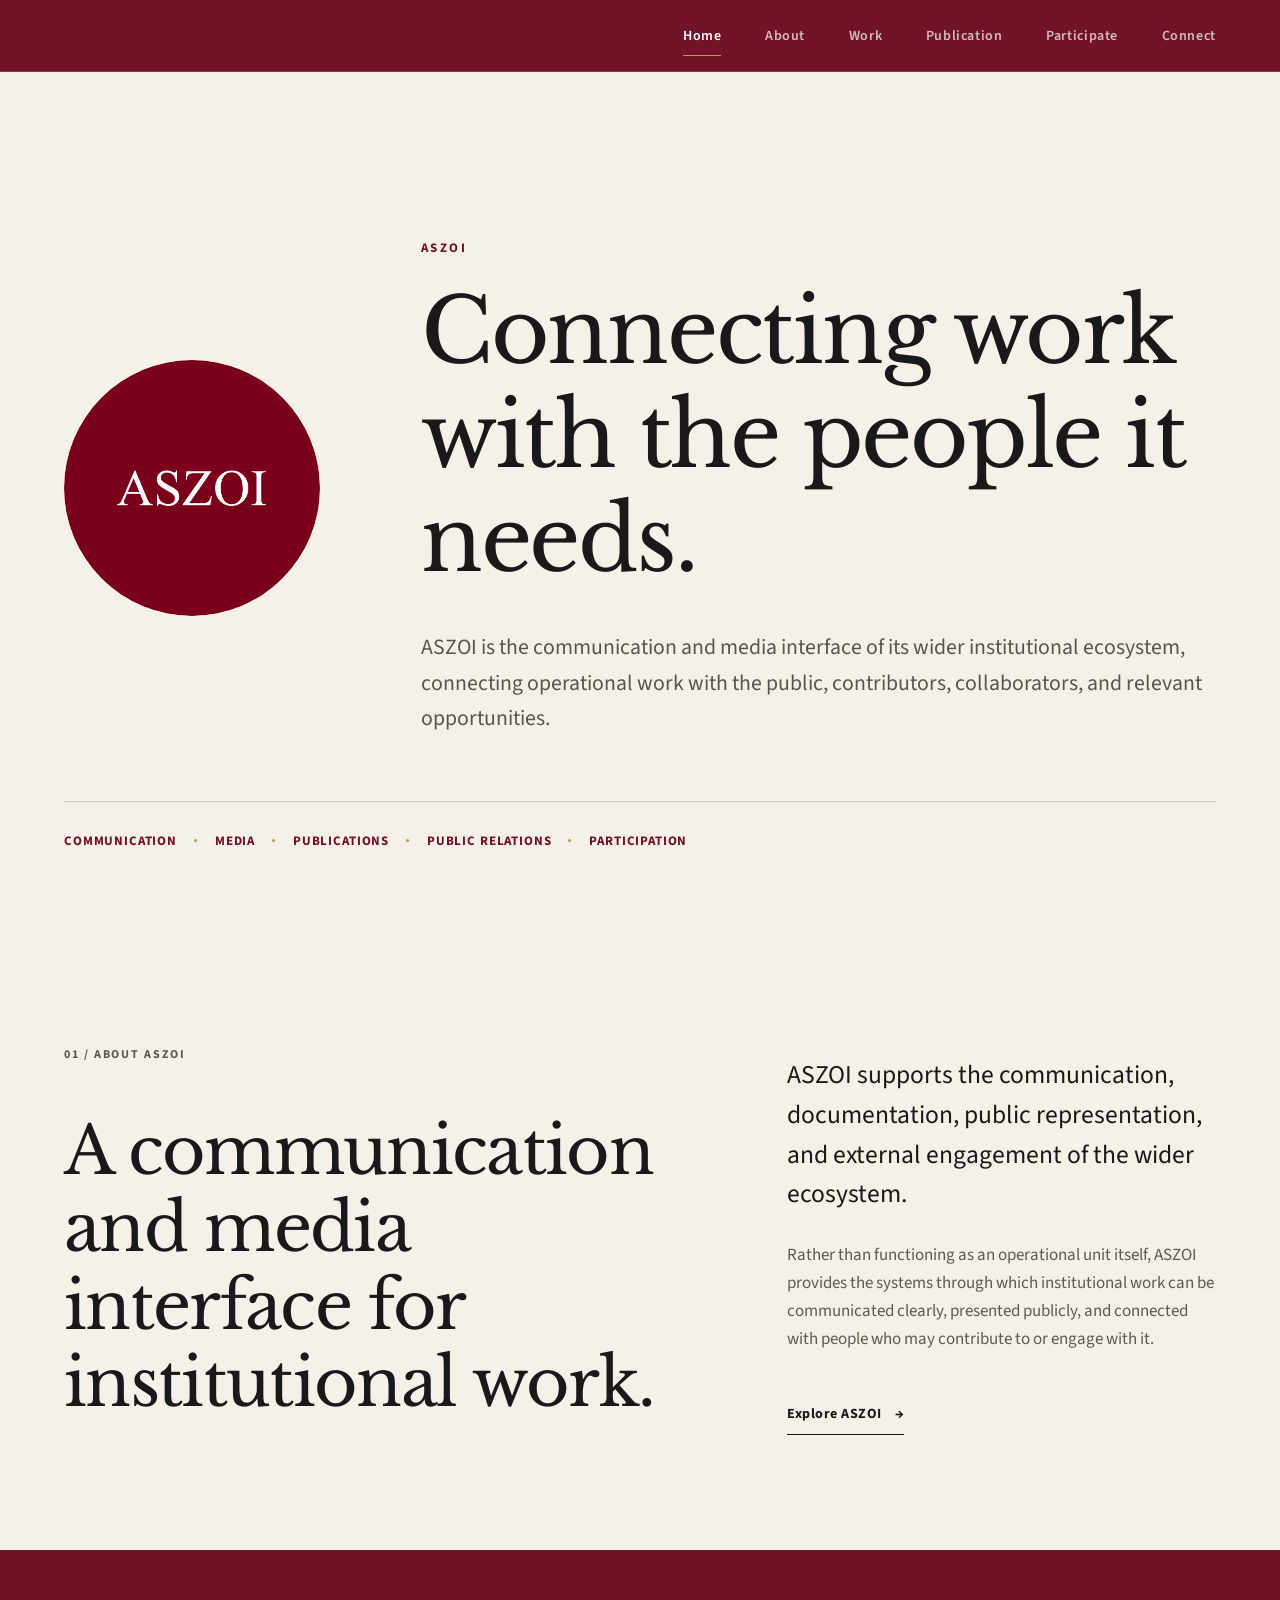
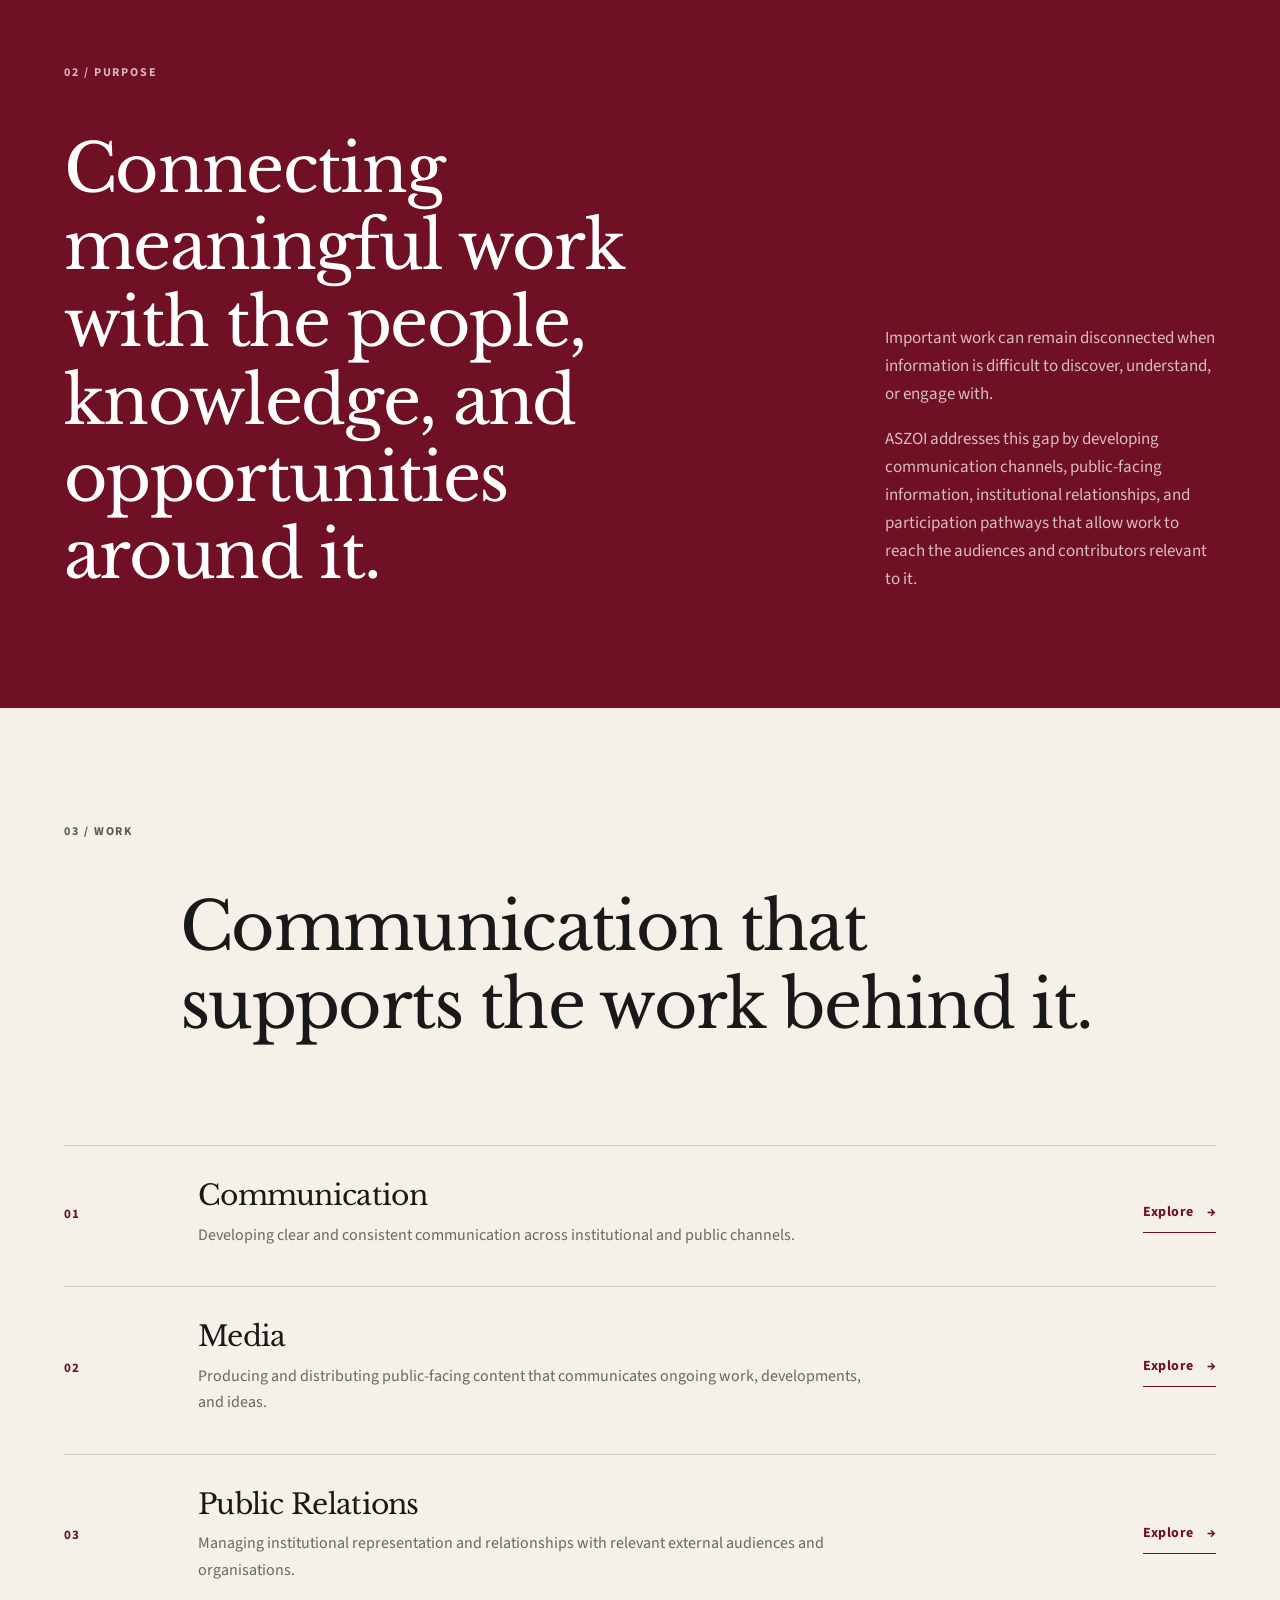
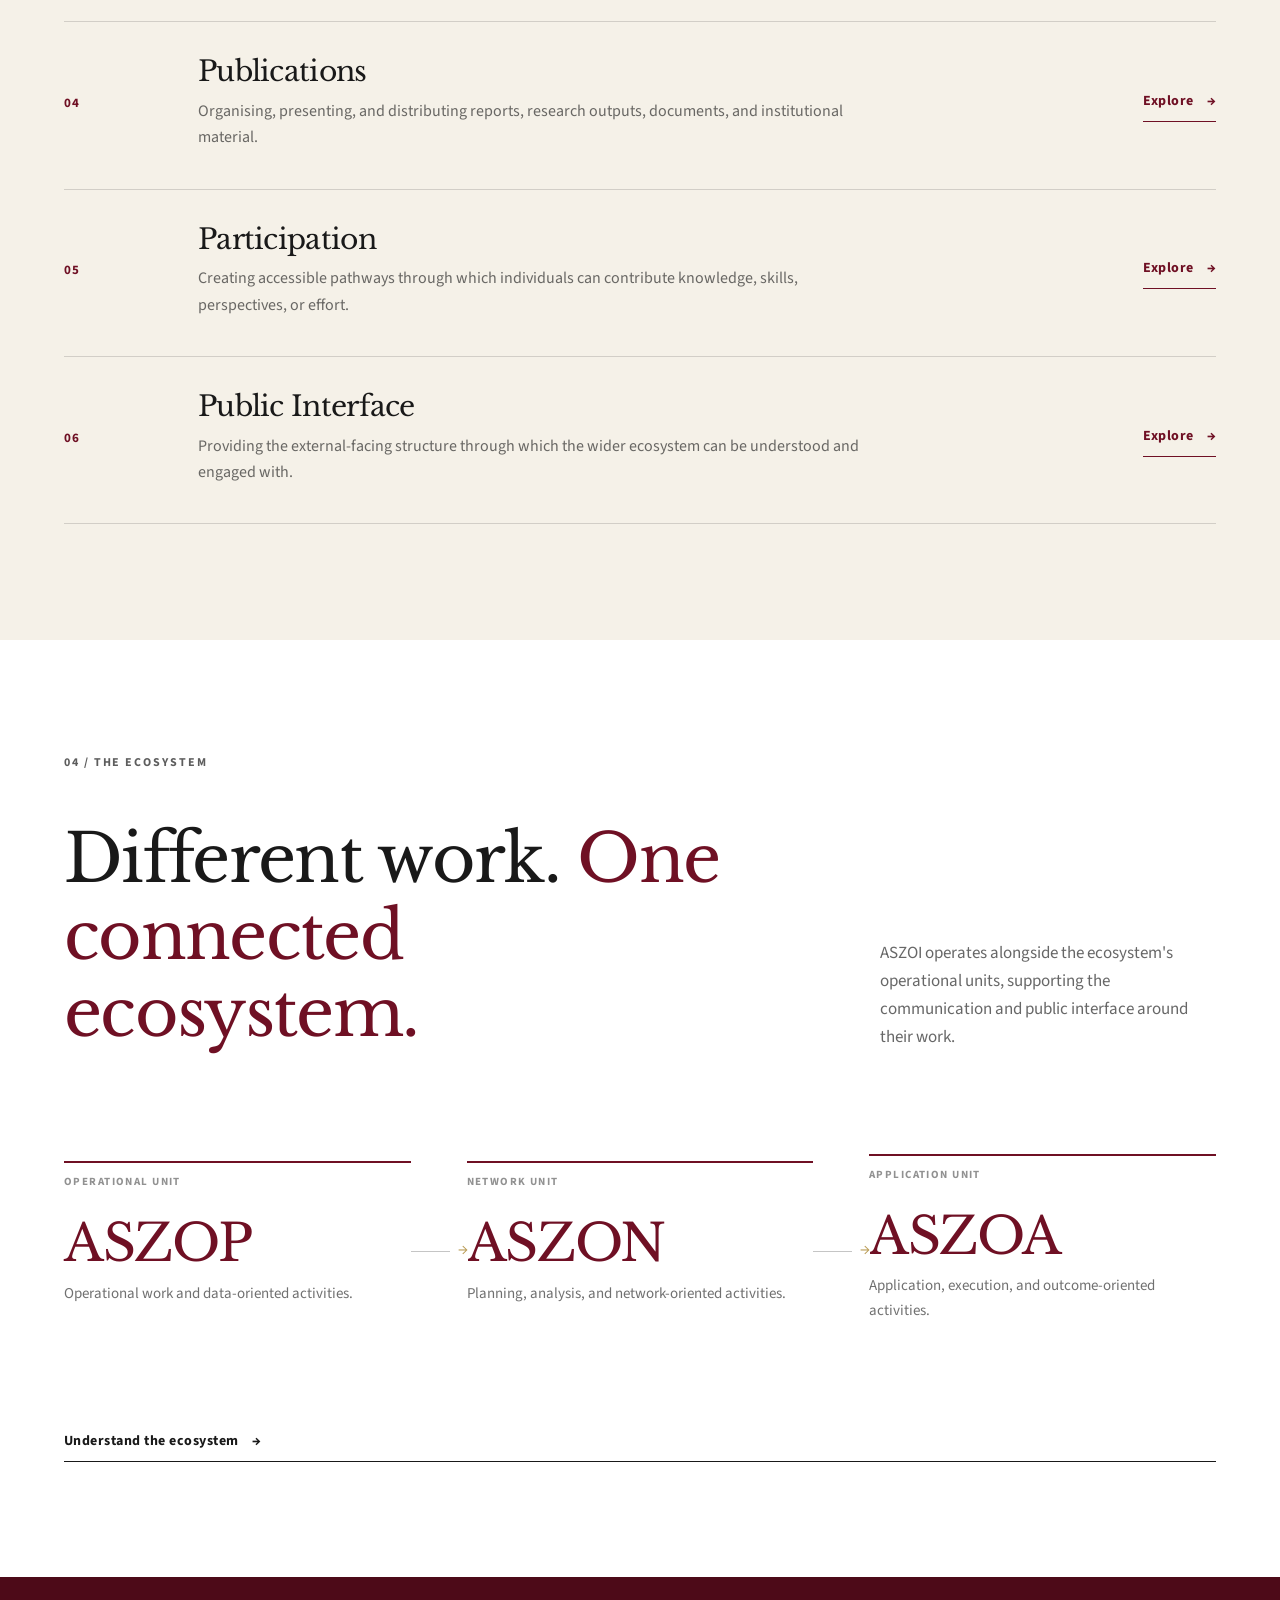
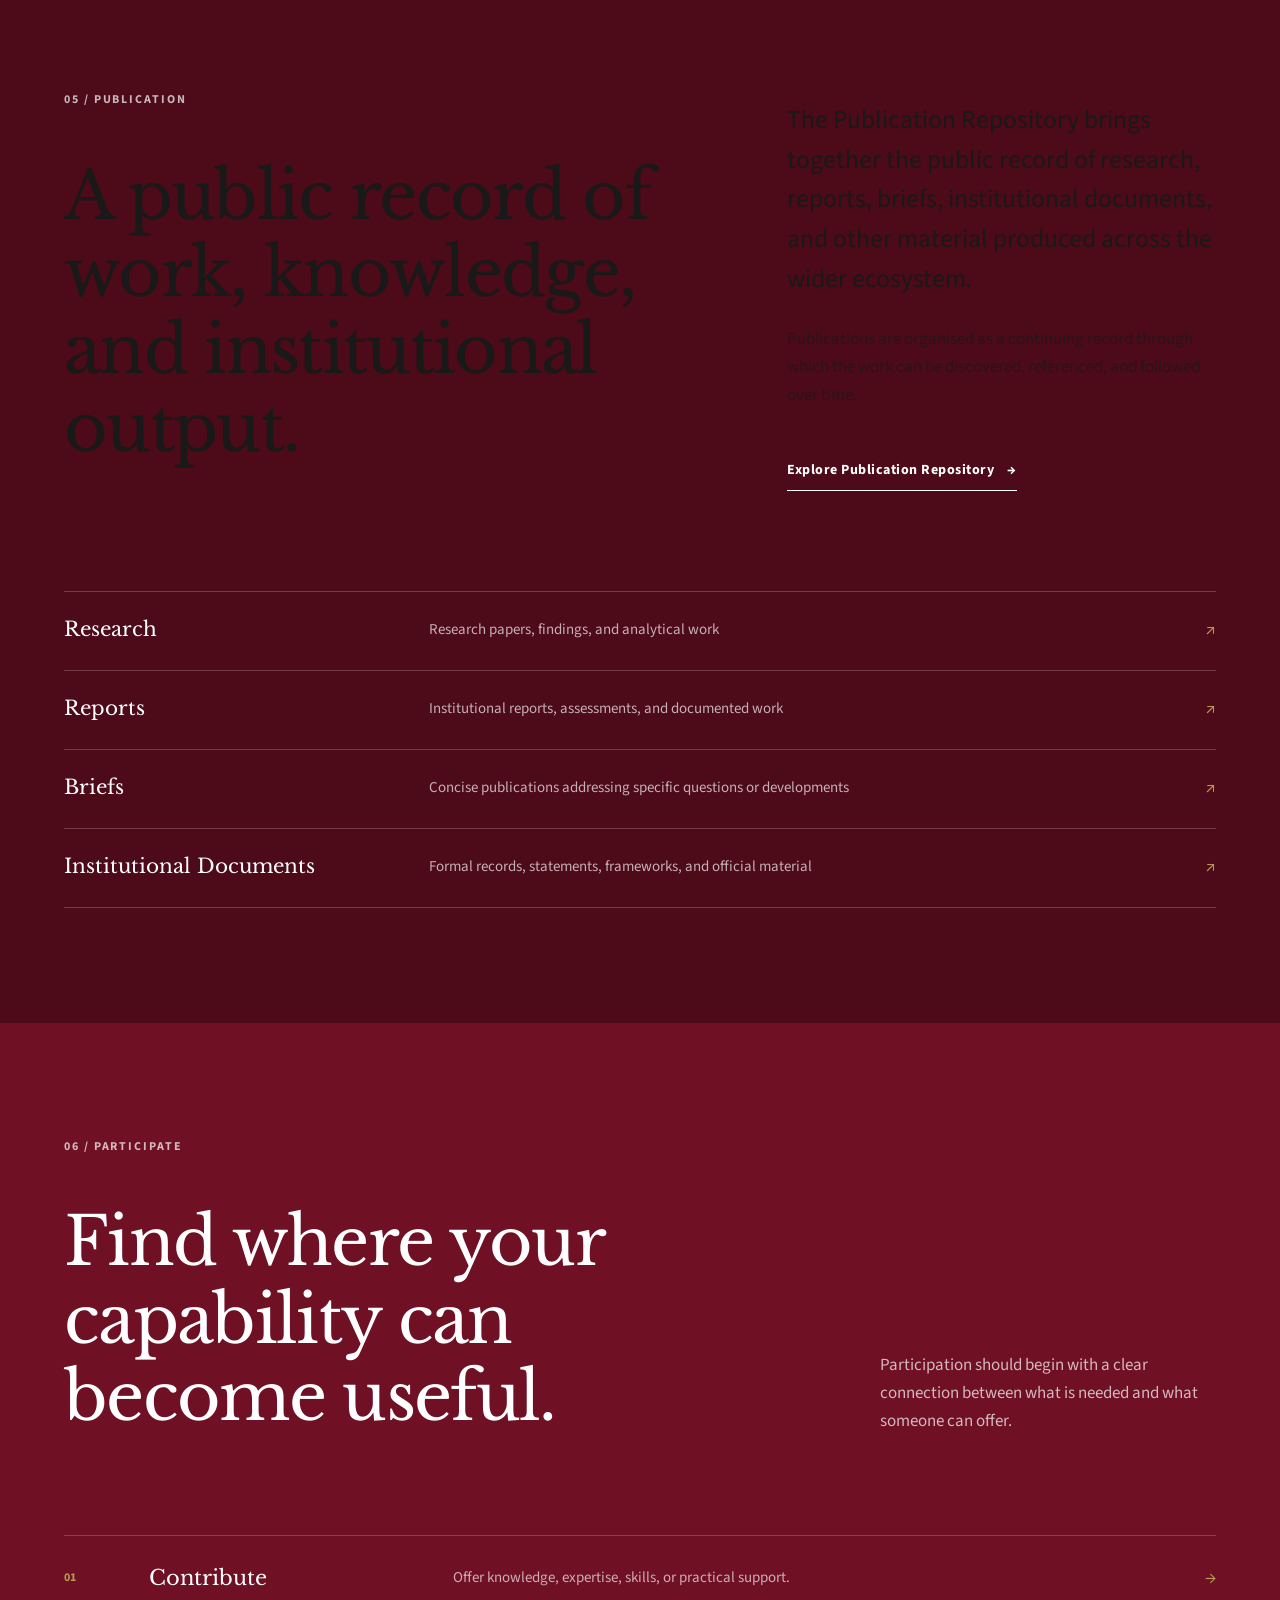
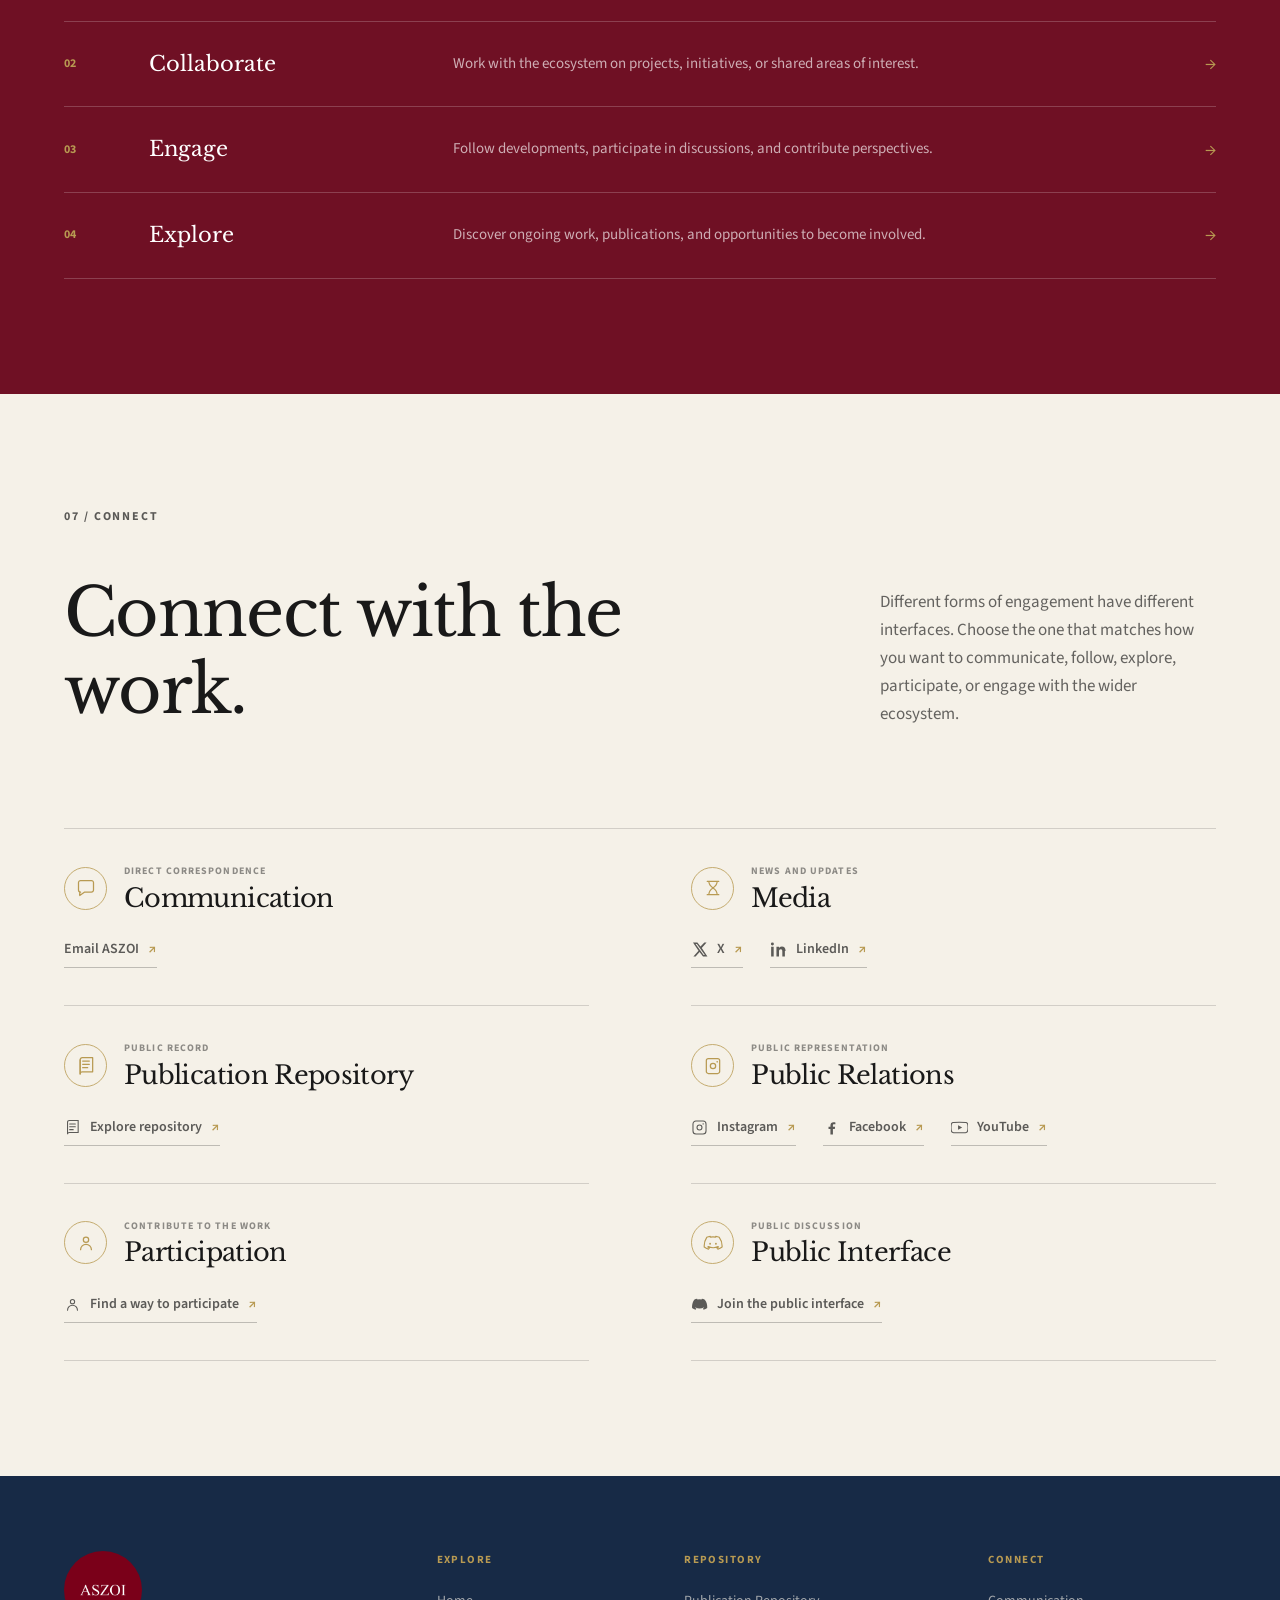
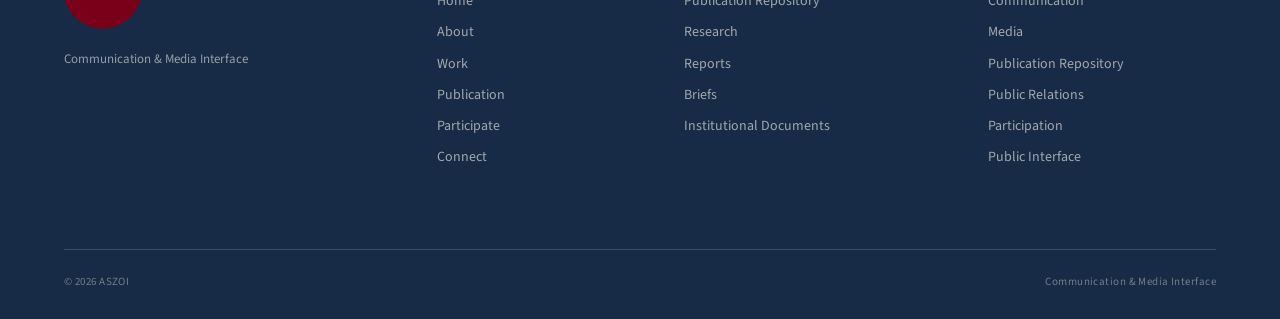
==== commit 91c58d0d: "Update index.html" ====
--- a/index.html
+++ b/index.html
@@ -1157,7 +1157,7 @@
 
             <a
               class="connect-entry-link"
-              href="mailto:hello@aszoi.org"
+              href="mailto:mailto:aszoneofinformation@gmail.com"
             >
 
               <span>
--- a/style.css
+++ b/style.css
@@ -2,11 +2,14 @@
    ASZOI
    COMMUNICATION & MEDIA INTERFACE
 
-   Visual Direction:
+   VISUAL SYSTEM
+   ---------------------------------------------------------
    Premium Institutional
-   Traditional Authoritative
+   Traditional / Authoritative
    British Institutional
-   Editorial / Open / Restrained
+   Editorial
+   Restrained
+   Open
    ========================================================= */
 
 
@@ -17,22 +20,27 @@
 :root {
 
   /* -------------------------------------------------------
-     Brand colours
+     Core palette
      ------------------------------------------------------- */
 
-  --crimson: #7A0019;
-  --deep-crimson: #520012;
-
-  --ivory: #F7F3E8;
+  --burgundy: #6F1024;
+  --burgundy-dark: #4D0A18;
+  --burgundy-deep: #3B0712;
+
+  --paper: #F5F1E8;
+  --paper-soft: #EEE9DD;
+
   --white: #FFFFFF;
 
+  --black: #191919;
+  --black-soft: #303030;
+
   --navy: #172A46;
 
-  --gold: #C5A253;
-
-  --black: #1C1C1C;
-  --stone: #B8B1A5;
-  --pale-rose: #E8D5D9;
+  --brass: #B89A52;
+  --brass-light: #C7AE70;
+
+  --stone: #A9A398;
 
 
   /* -------------------------------------------------------
@@ -62,18 +70,24 @@
     clamp(24px, 5vw, 82px);
 
   --section-padding:
-    clamp(88px, 10vw, 155px);
+    clamp(88px, 9vw, 145px);
 
 
   /* -------------------------------------------------------
-     Borders
+     Lines
      ------------------------------------------------------- */
 
-  --hairline-light:
-    rgba(247, 243, 232, 0.24);
-
-  --hairline-dark:
-    rgba(28, 28, 28, 0.18);
+  --line-light:
+    rgba(255, 255, 255, 0.20);
+
+  --line-light-strong:
+    rgba(255, 255, 255, 0.30);
+
+  --line-dark:
+    rgba(25, 25, 25, 0.16);
+
+  --line-dark-strong:
+    rgba(25, 25, 25, 0.24);
 
 
   /* -------------------------------------------------------
@@ -105,7 +119,7 @@
 body {
   margin: 0;
 
-  background: var(--ivory);
+  background: var(--paper);
 
   color: var(--black);
 
@@ -117,6 +131,11 @@
 
   -webkit-font-smoothing: antialiased;
   -moz-osx-font-smoothing: grayscale;
+}
+
+
+body.menu-open {
+  overflow: hidden;
 }
 
 
@@ -150,7 +169,8 @@
 
 
 ::selection {
-  background: var(--gold);
+  background: var(--brass);
+
   color: var(--black);
 }
 
@@ -170,7 +190,10 @@
   padding: 12px 18px;
 
   background: var(--black);
+
   color: var(--white);
+
+  font-size: 14px;
 
   transition:
     top 180ms var(--ease);
@@ -244,25 +267,29 @@
 
 .section,
 .hero {
-  padding-left: var(--page-padding);
-  padding-right: var(--page-padding);
+  padding-left:
+    var(--page-padding);
+
+  padding-right:
+    var(--page-padding);
 }
 
 
 .section {
   position: relative;
 
-  padding-top: var(--section-padding);
-  padding-bottom: var(--section-padding);
+  padding-top:
+    var(--section-padding);
+
+  padding-bottom:
+    var(--section-padding);
 }
 
 
 .section > *,
 .hero > * {
-  width: min(
-    100%,
-    var(--page-width)
-  );
+  width:
+    min(100%, var(--page-width));
 
   margin-left: auto;
   margin-right: auto;
@@ -271,8 +298,8 @@
 
 /* =========================================================
    06 — HEADER
-   Royal Crimson
-   No logo
+   ---------------------------------------------------------
+   Burgundy institutional navigation
    ========================================================= */
 
 .site-header {
@@ -295,27 +322,44 @@
   padding:
     0 var(--page-padding);
 
-  background: var(--crimson);
-
-  color: var(--ivory);
+  background:
+    rgba(111, 16, 36, 0.98);
+
+  color: var(--paper);
 
   border-bottom:
     1px solid
-    rgba(247, 243, 232, 0.18);
-}
-
-
-.main-navigation {
-  width: min(
-    100%,
-    var(--page-width)
-  );
+    rgba(255, 255, 255, 0.16);
+
+  transition:
+    min-height 220ms var(--ease),
+    box-shadow 220ms var(--ease);
+}
+
+
+.site-header.is-scrolled {
+  min-height: 64px;
+
+  box-shadow:
+    0 5px 24px
+    rgba(0, 0, 0, 0.10);
+}
+
+
+/* ---------------------------------------------------------
+   Navigation
+   --------------------------------------------------------- */
+
+.main-navigation,
+.nav-links {
+  width:
+    min(100%, var(--page-width));
 
   display: flex;
 
   align-items: center;
 
-  justify-content: center;
+  justify-content: flex-end;
 
   gap:
     clamp(24px, 3.4vw, 54px);
@@ -329,7 +373,7 @@
     22px 0 20px;
 
   color:
-    rgba(247, 243, 232, 0.76);
+    rgba(245, 241, 232, 0.76);
 
   font-family: var(--sans);
 
@@ -338,6 +382,8 @@
   font-weight: 600;
 
   letter-spacing: 0.045em;
+
+  white-space: nowrap;
 
   transition:
     color 180ms var(--ease);
@@ -351,11 +397,12 @@
 
   left: 0;
   right: 100%;
+
   bottom: 12px;
 
   height: 1px;
 
-  background: var(--gold);
+  background: var(--brass);
 
   transition:
     right 220ms var(--ease);
@@ -364,7 +411,7 @@
 
 .nav-link:hover,
 .nav-link.active {
-  color: var(--ivory);
+  color: var(--white);
 }
 
 
@@ -374,13 +421,31 @@
 }
 
 
+/* ---------------------------------------------------------
+   Mobile menu toggle
+   --------------------------------------------------------- */
+
+.menu-toggle {
+  display: none;
+
+  border: 0;
+
+  background: transparent;
+
+  color: var(--paper);
+
+  cursor: pointer;
+}
+
+
 /* =========================================================
    07 — HERO
-   Ivory
+   ---------------------------------------------------------
+   Paper / Ivory
    ========================================================= */
 
 .hero {
-  background: var(--ivory);
+  background: var(--paper);
 
   color: var(--black);
 
@@ -416,7 +481,6 @@
 
 /* ---------------------------------------------------------
    Hero logo
-   ALWAYS CIRCULAR
    --------------------------------------------------------- */
 
 .hero-logo {
@@ -443,8 +507,6 @@
   width: 100%;
   height: 100%;
 
-  display: block;
-
   object-fit: cover;
 
   border-radius: 50%;
@@ -452,7 +514,7 @@
 
 
 /* ---------------------------------------------------------
-   Hero text
+   Hero content
    --------------------------------------------------------- */
 
 .hero-content {
@@ -463,7 +525,7 @@
 .hero-kicker {
   margin-bottom: 20px;
 
-  color: var(--crimson);
+  color: var(--burgundy);
 
   font-family: var(--sans);
 
@@ -482,6 +544,8 @@
     clamp(26px, 3vw, 38px);
 
   max-width: 950px;
+
+  color: var(--black);
 }
 
 
@@ -491,7 +555,7 @@
   margin-bottom: 0;
 
   color:
-    rgba(28, 28, 28, 0.73);
+    rgba(25, 25, 25, 0.72);
 
   font-size:
     clamp(18px, 1.7vw, 23px);
@@ -517,7 +581,7 @@
 
   border-top:
     1px solid
-    rgba(28, 28, 28, 0.22);
+    var(--line-dark);
 }
 
 
@@ -526,7 +590,7 @@
 
   align-items: center;
 
-  color: var(--crimson);
+  color: var(--burgundy);
 
   font-family: var(--sans);
 
@@ -546,7 +610,7 @@
   margin:
     0 16px;
 
-  color: var(--gold);
+  color: var(--brass);
 
   font-size: 17px;
 }
@@ -573,19 +637,20 @@
 
   text-transform: uppercase;
 
-  opacity: 0.72;
+  opacity: 0.70;
 }
 
 
 /* =========================================================
-   09 — 01 ABOUT
-   Royal Crimson
+   09 — ABOUT
+   ---------------------------------------------------------
+   Paper / Ivory
    ========================================================= */
 
 .section-about {
-  background: var(--ivory);
-
-  color: var(--ivory);
+  background: var(--paper);
+
+  color: var(--black);
 }
 
 
@@ -607,6 +672,8 @@
   max-width: 850px;
 
   margin-bottom: 0;
+
+  color: var(--black);
 }
 
 
@@ -617,19 +684,19 @@
 
 .section-copy p {
   color:
-    rgba(247, 243, 232, 0.77);
+    rgba(25, 25, 25, 0.70);
 }
 
 
 .section-copy .lead {
-  color: var(--ivory);
+  color: var(--black);
 }
 
 
 /* =========================================================
    10 — EDITORIAL LINKS
-   Cornerless
-   No boxed buttons
+   ---------------------------------------------------------
+   No boxes / no pills
    ========================================================= */
 
 .editorial-link {
@@ -674,14 +741,15 @@
 
 
 /* =========================================================
-   11 — 02 PURPOSE
-   Ivory
+   11 — PURPOSE
+   ---------------------------------------------------------
+   Burgundy
    ========================================================= */
 
 .section-purpose {
-  background: var(--crimson);
-
-  color: var(--black);
+  background: var(--burgundy);
+
+  color: var(--white);
 }
 
 
@@ -703,12 +771,14 @@
   max-width: 900px;
 
   margin-bottom: 0;
+
+  color: var(--white);
 }
 
 
 .purpose-copy {
   color:
-    rgba(28, 28, 28, 0.72);
+    rgba(255, 255, 255, 0.72);
 }
 
 
@@ -718,14 +788,15 @@
 
 
 /* =========================================================
-   12 — 03 WORK
-   Deep Crimson
+   12 — WORK
+   ---------------------------------------------------------
+   Paper / Ivory
    ========================================================= */
 
 .section-work {
-  background: var(--ivory);
-
-  color: var(--ivory);
+  background: var(--paper);
+
+  color: var(--black);
 }
 
 
@@ -739,18 +810,19 @@
 
 .work-introduction h2 {
   margin-bottom: 0;
+
+  color: var(--black);
 }
 
 
 /* ---------------------------------------------------------
    Work rows
-   Open editorial rows rather than cards
    --------------------------------------------------------- */
 
 .work-list {
   border-top:
     1px solid
-    var(--hairline-light);
+    var(--line-dark);
 }
 
 
@@ -772,12 +844,12 @@
 
   border-bottom:
     1px solid
-    var(--hairline-light);
+    var(--line-dark);
 }
 
 
 .work-number {
-  color: var(--gold);
+  color: var(--burgundy);
 
   font-family: var(--sans);
 
@@ -791,6 +863,8 @@
 
 .work-content h3 {
   margin-bottom: 9px;
+
+  color: var(--black);
 }
 
 
@@ -800,7 +874,7 @@
   margin-bottom: 0;
 
   color:
-    rgba(247, 243, 232, 0.66);
+    rgba(25, 25, 25, 0.64);
 
   font-size: 16px;
 }
@@ -810,12 +884,15 @@
   margin-top: 0;
 
   white-space: nowrap;
+
+  color: var(--burgundy);
 }
 
 
 /* =========================================================
-   13 — 04 ECOSYSTEM
-   Ivory
+   13 — ECOSYSTEM
+   ---------------------------------------------------------
+   White
    ========================================================= */
 
 .section-ecosystem {
@@ -850,7 +927,7 @@
 
 
 .ecosystem-heading h2 em {
-  color: var(--crimson);
+  color: var(--burgundy);
 
   font-style: normal;
 }
@@ -860,7 +937,7 @@
   margin-bottom: 0;
 
   color:
-    rgba(28, 28, 28, 0.67);
+    rgba(25, 25, 25, 0.66);
 }
 
 
@@ -892,7 +969,7 @@
 
   border-top:
     2px solid
-    var(--crimson);
+    var(--burgundy);
 }
 
 
@@ -902,7 +979,7 @@
   margin-bottom: 23px;
 
   color:
-    rgba(28, 28, 28, 0.52);
+    rgba(25, 25, 25, 0.48);
 
   font-family: var(--sans);
 
@@ -919,7 +996,7 @@
 .ecosystem-unit h3 {
   margin-bottom: 8px;
 
-  color: var(--crimson);
+  color: var(--burgundy);
 
   font-size:
     clamp(30px, 4vw, 52px);
@@ -930,19 +1007,19 @@
   margin-bottom: 0;
 
   color:
-    rgba(28, 28, 28, 0.62);
+    rgba(25, 25, 25, 0.62);
 
   font-size: 15px;
 }
 
 
 .ecosystem-connector {
+  position: relative;
+
   height: 1px;
 
   background:
-    rgba(28, 28, 28, 0.28);
-
-  position: relative;
+    rgba(25, 25, 25, 0.25);
 }
 
 
@@ -960,35 +1037,50 @@
 
   padding-left: 8px;
 
-  background: var(--ivory);
-
-  color: var(--gold);
+  background: var(--white);
+
+  color: var(--brass);
 
   font-size: 16px;
 }
 
 
 /* =========================================================
-   14 — 05 PUBLICATION
-   Royal Crimson
+   14 — PUBLICATION
+   ---------------------------------------------------------
+   Burgundy archive / institutional records
+
+   IMPORTANT:
+   Burgundy background
+   White primary text
+   Muted white secondary text
+   Brass action
    ========================================================= */
 
 .section-publication {
-  background: var(--ivory);
-
-  color: var(--ivory);
-}
-
+  background: var(--burgundy-dark);
+
+  color: var(--white);
+}
+
+
+/* ---------------------------------------------------------
+   Publication list
+   --------------------------------------------------------- */
 
 .publication-list {
   margin-top:
-    clamp(65px, 8vw, 105px);
+    clamp(62px, 8vw, 100px);
 
   border-top:
     1px solid
-    var(--hairline-light);
-}
-
+    var(--line-light);
+}
+
+
+/* ---------------------------------------------------------
+   Publication entry
+   --------------------------------------------------------- */
 
 .publication-list a {
   display: grid;
@@ -998,59 +1090,102 @@
     minmax(0, 1fr)
     auto;
 
-  gap:
-    30px;
+  gap: 30px;
 
   align-items: center;
 
   padding:
-    25px 0 28px;
+    24px 0 27px;
+
+  color: var(--white);
 
   border-bottom:
     1px solid
-    var(--hairline-light);
+    var(--line-light);
 
   transition:
     padding-left 220ms var(--ease);
 }
 
 
+/* ---------------------------------------------------------
+   Publication hover
+   --------------------------------------------------------- */
+
 .publication-list a:hover {
   padding-left: 10px;
 }
 
 
+/* ---------------------------------------------------------
+   Publication title
+   --------------------------------------------------------- */
+
 .publication-list strong {
+  margin: 0;
+
+  color: #FFFFFF;
+
   font-family: var(--serif);
 
   font-size: 20px;
 
   font-weight: 400;
-}
-
+
+  line-height: 1.35;
+}
+
+
+/* ---------------------------------------------------------
+   Publication description
+   --------------------------------------------------------- */
 
 .publication-list span:nth-child(2) {
   color:
-    rgba(247, 243, 232, 0.64);
+    rgba(255, 255, 255, 0.68);
+
+  font-family: var(--sans);
 
   font-size: 15px;
-}
-
+
+  line-height: 1.55;
+}
+
+
+/* ---------------------------------------------------------
+   Publication action
+   --------------------------------------------------------- */
 
 .publication-list span:last-child {
-  color: var(--gold);
+  color: var(--brass);
+
+  font-family: var(--sans);
+
+  font-size: 18px;
+
+  line-height: 1;
+
+  transition:
+    transform 180ms var(--ease);
+}
+
+
+.publication-list a:hover span:last-child {
+  transform:
+    translateX(4px);
 }
 
 
 /* =========================================================
-   15 — 06 PARTICIPATE
-   Ivory
+   15 — PARTICIPATE
+   ---------------------------------------------------------
+   Burgundy
    ========================================================= */
 
 .section-participate {
-  background: var(--crimson);
-
-  color: var(--black);
+  background: var(--burgundy);
+
+  color: var(--white);
 }
 
 
@@ -1075,6 +1210,8 @@
   max-width: 850px;
 
   margin-bottom: 0;
+
+  color: var(--white);
 }
 
 
@@ -1082,7 +1219,7 @@
   margin-bottom: 0;
 
   color:
-    rgba(28, 28, 28, 0.67);
+    rgba(255, 255, 255, 0.70);
 }
 
 
@@ -1093,7 +1230,7 @@
 .participation-list {
   border-top:
     1px solid
-    var(--hairline-dark);
+    var(--line-light);
 }
 
 
@@ -1106,17 +1243,18 @@
     minmax(0, 1fr)
     auto;
 
-  gap:
-    30px;
+  gap: 30px;
 
   align-items: center;
 
   padding:
     25px 0;
 
+  color: var(--white);
+
   border-bottom:
     1px solid
-    var(--hairline-dark);
+    var(--line-light);
 
   transition:
     padding-left 220ms var(--ease);
@@ -1129,7 +1267,7 @@
 
 
 .participation-list a > span:first-child {
-  color: var(--crimson);
+  color: var(--brass);
 
   font-size: 12px;
 
@@ -1138,6 +1276,8 @@
 
 
 .participation-list a > span:nth-child(2) {
+  color: var(--white);
+
   font-family: var(--serif);
 
   font-size: 21px;
@@ -1146,14 +1286,14 @@
 
 .participation-list small {
   color:
-    rgba(28, 28, 28, 0.62);
+    rgba(255, 255, 255, 0.66);
 
   font-size: 15px;
 }
 
 
 .participation-list b {
-  color: var(--crimson);
+  color: var(--brass);
 
   font-size: 18px;
 
@@ -1162,14 +1302,15 @@
 
 
 /* =========================================================
-   16 — 07 CONNECT
-   Deep Crimson
+   16 — CONNECT
+   ---------------------------------------------------------
+   Paper / Ivory
    ========================================================= */
 
 .section-connect {
-  background: var(--ivory);
-
-  color: var(--ivory);
+  background: var(--paper);
+
+  color: var(--black);
 }
 
 
@@ -1194,6 +1335,8 @@
   max-width: 850px;
 
   margin-bottom: 0;
+
+  color: var(--black);
 }
 
 
@@ -1201,13 +1344,12 @@
   margin-bottom: 0;
 
   color:
-    rgba(247, 243, 232, 0.65);
+    rgba(25, 25, 25, 0.66);
 }
 
 
 /* ---------------------------------------------------------
    Connect directory
-   Open two-column institutional directory
    --------------------------------------------------------- */
 
 .connect-directory {
@@ -1221,7 +1363,7 @@
 
   border-top:
     1px solid
-    var(--hairline-light);
+    var(--line-dark);
 }
 
 
@@ -1231,7 +1373,7 @@
 
   border-bottom:
     1px solid
-    var(--hairline-light);
+    var(--line-dark);
 }
 
 
@@ -1253,7 +1395,7 @@
 .connect-entry-title h3 {
   margin: 0;
 
-  color: var(--ivory);
+  color: var(--black);
 
   font-size:
     clamp(22px, 2vw, 29px);
@@ -1266,7 +1408,7 @@
   margin-bottom: 4px;
 
   color:
-    rgba(247, 243, 232, 0.45);
+    rgba(25, 25, 25, 0.48);
 
   font-family: var(--sans);
 
@@ -1281,7 +1423,7 @@
 
 
 /* ---------------------------------------------------------
-   Circular institutional icons
+   Institutional icons
    --------------------------------------------------------- */
 
 .connect-symbol {
@@ -1297,11 +1439,11 @@
 
   border:
     1px solid
-    rgba(197, 162, 83, 0.70);
+    rgba(184, 154, 82, 0.80);
 
   border-radius: 50%;
 
-  color: var(--gold);
+  color: var(--brass);
 }
 
 
@@ -1338,11 +1480,11 @@
     3px 0 6px;
 
   color:
-    rgba(247, 243, 232, 0.72);
+    rgba(25, 25, 25, 0.70);
 
   border-bottom:
     1px solid
-    rgba(247, 243, 232, 0.28);
+    rgba(25, 25, 25, 0.25);
 
   font-size: 14px;
 
@@ -1363,7 +1505,7 @@
 
 
 .connect-entry-link span:last-child {
-  color: var(--gold);
+  color: var(--brass);
 
   border: 0;
 
@@ -1373,9 +1515,9 @@
 
 
 .connect-entry-link:hover {
-  color: var(--ivory);
-
-  border-color: var(--gold);
+  color: var(--burgundy);
+
+  border-color: var(--brass);
 }
 
 
@@ -1387,13 +1529,14 @@
 
 /* =========================================================
    17 — FOOTER
+   ---------------------------------------------------------
    Royal Navy
    ========================================================= */
 
 .site-footer {
   background: var(--navy);
 
-  color: var(--ivory);
+  color: var(--paper);
 
   padding:
     75px var(--page-padding) 28px;
@@ -1401,10 +1544,8 @@
 
 
 .footer-main {
-  width: min(
-    100%,
-    var(--page-width)
-  );
+  width:
+    min(100%, var(--page-width));
 
   margin:
     0 auto 80px;
@@ -1444,7 +1585,7 @@
   margin-top: 20px;
 
   color:
-    rgba(247, 243, 232, 0.58);
+    rgba(245, 241, 232, 0.58);
 
   font-size: 13px;
 }
@@ -1468,7 +1609,7 @@
 .footer-heading {
   margin-bottom: 13px;
 
-  color: var(--gold);
+  color: var(--brass);
 
   font-size: 11px;
 
@@ -1482,7 +1623,7 @@
 
 .footer-column a {
   color:
-    rgba(247, 243, 232, 0.63);
+    rgba(245, 241, 232, 0.63);
 
   font-size: 14px;
 
@@ -1492,7 +1633,7 @@
 
 
 .footer-column a:hover {
-  color: var(--ivory);
+  color: var(--white);
 }
 
 
@@ -1501,10 +1642,8 @@
    --------------------------------------------------------- */
 
 .footer-bottom {
-  width: min(
-    100%,
-    var(--page-width)
-  );
+  width:
+    min(100%, var(--page-width));
 
   margin: 0 auto;
 
@@ -1512,7 +1651,7 @@
 
   border-top:
     1px solid
-    rgba(247, 243, 232, 0.16);
+    rgba(245, 241, 232, 0.16);
 
   display: flex;
 
@@ -1521,7 +1660,7 @@
   gap: 20px;
 
   color:
-    rgba(247, 243, 232, 0.42);
+    rgba(245, 241, 232, 0.42);
 
   font-size: 11px;
 
@@ -1530,16 +1669,41 @@
 
 
 /* =========================================================
-   18 — RESPONSIVE
-   TABLET
+   18 — REVEAL ANIMATION
    ========================================================= */
 
+.reveal {
+  opacity: 0;
+
+  transform:
+    translateY(18px);
+
+  transition:
+    opacity 650ms var(--ease),
+    transform 650ms var(--ease);
+}
+
+
+.reveal.is-visible {
+  opacity: 1;
+
+  transform:
+    translateY(0);
+}
+
+
+/* =========================================================
+   19 — TABLET
+   ========================================================= */
+
 @media (max-width: 980px) {
 
-
-  /* Header */
-
-  .main-navigation {
+  /* -------------------------------------------------------
+     Header
+     ------------------------------------------------------- */
+
+  .main-navigation,
+  .nav-links {
     gap: 24px;
   }
 
@@ -1549,7 +1713,9 @@
   }
 
 
-  /* Hero */
+  /* -------------------------------------------------------
+     Hero
+     ------------------------------------------------------- */
 
   .hero-banner {
     grid-template-columns:
@@ -1560,21 +1726,24 @@
   }
 
 
-  /* Two-column sections */
+  /* -------------------------------------------------------
+     Two-column sections
+     ------------------------------------------------------- */
 
   .two-column,
   .purpose-layout,
   .ecosystem-heading,
   .participate-heading,
   .connect-heading {
-    grid-template-columns:
-      1fr;
+    grid-template-columns: 1fr;
 
     gap: 35px;
   }
 
 
-  /* Ecosystem */
+  /* -------------------------------------------------------
+     Ecosystem
+     ------------------------------------------------------- */
 
   .ecosystem-line {
     grid-template-columns: 1fr;
@@ -1597,10 +1766,16 @@
     top: -8px;
 
     transform: none;
-  }
-
-
-  /* Footer */
+
+    padding-left: 0;
+
+    background: transparent;
+  }
+
+
+  /* -------------------------------------------------------
+     Footer
+     ------------------------------------------------------- */
 
   .footer-main {
     grid-template-columns:
@@ -1611,50 +1786,124 @@
 
 
 /* =========================================================
-   19 — RESPONSIVE
-   MOBILE
+   20 — MOBILE
    ========================================================= */
 
 @media (max-width: 760px) {
-
 
   /* -------------------------------------------------------
      Header
-     Mobile navigation LEFT aligned
      ------------------------------------------------------- */
 
   .site-header {
+    min-height: 64px;
+
     justify-content: flex-start;
 
-    min-height: 64px;
-
-    overflow-x: auto;
-
-    scrollbar-width: none;
-  }
-
-
-  .site-header::-webkit-scrollbar {
+    padding:
+      0 var(--page-padding);
+  }
+
+
+  .main-navigation {
+    width: 100%;
+
+    justify-content: space-between;
+
+    gap: 20px;
+  }
+
+
+  .nav-links {
+    position: fixed;
+
+    top: 64px;
+
+    left: 0;
+
+    right: 0;
+
+    width: 100%;
+
+    height:
+      calc(100vh - 64px);
+
+    display: flex;
+
+    flex-direction: column;
+
+    align-items: flex-start;
+
+    justify-content: flex-start;
+
+    gap: 0;
+
+    padding:
+      25px var(--page-padding) 40px;
+
+    background: var(--burgundy-dark);
+
+    overflow-y: auto;
+
+    transform:
+      translateY(-12px);
+
+    opacity: 0;
+
+    visibility: hidden;
+
+    pointer-events: none;
+
+    transition:
+      opacity 180ms var(--ease),
+      transform 180ms var(--ease),
+      visibility 180ms var(--ease);
+  }
+
+
+  .nav-links.open {
+    transform:
+      translateY(0);
+
+    opacity: 1;
+
+    visibility: visible;
+
+    pointer-events: auto;
+  }
+
+
+  .nav-link {
+    width: 100%;
+
+    padding:
+      18px 0;
+
+    border-bottom:
+      1px solid
+      rgba(255, 255, 255, 0.13);
+
+    font-size: 14px;
+  }
+
+
+  .nav-link::after {
     display: none;
   }
 
 
-  .main-navigation {
-    width: max-content;
-
-    justify-content: flex-start;
-
-    gap: 23px;
-  }
-
-
-  .nav-link {
-    padding:
-      19px 0 17px;
-
-    font-size: 12px;
-
-    white-space: nowrap;
+  .menu-toggle {
+    display: inline-flex;
+
+    align-items: center;
+
+    justify-content: center;
+
+    width: 42px;
+
+    height: 42px;
+
+    margin-left: auto;
   }
 
 
@@ -1687,6 +1936,7 @@
 
   .hero-logo {
     width: 145px;
+
     height: 145px;
   }
 
@@ -1771,16 +2021,47 @@
 
   .publication-list a {
     grid-template-columns:
-      1fr auto;
-
-    gap: 10px;
+      minmax(0, 1fr)
+      auto;
+
+    gap:
+      10px 18px;
+
+    padding:
+      22px 0 24px;
   }
 
 
   .publication-list a span:nth-child(2) {
-    grid-column: 1 / -1;
+    grid-column:
+      1 / -1;
 
     order: 3;
+
+    max-width: 620px;
+
+    font-size: 14px;
+  }
+
+
+  .publication-list strong {
+    font-size: 19px;
+
+    line-height: 1.35;
+  }
+
+
+  .publication-list span:last-child {
+    align-self: start;
+
+    padding-top: 4px;
+
+    font-size: 17px;
+  }
+
+
+  .publication-list a:hover {
+    padding-left: 0;
   }
 
 
@@ -1801,7 +2082,8 @@
 
 
   .participation-list small {
-    grid-column: 2 / -1;
+    grid-column:
+      2 / -1;
   }
 
 
@@ -1811,6 +2093,11 @@
     grid-row: 1;
 
     margin-top: 2px;
+  }
+
+
+  .participation-list a:hover {
+    padding-left: 0;
   }
 
 
@@ -1856,6 +2143,7 @@
 
   .footer-brand img {
     width: 68px;
+
     height: 68px;
   }
 
@@ -1870,24 +2158,14 @@
 
 
 /* =========================================================
-   20 — SMALL MOBILE
+   21 — SMALL MOBILE
    ========================================================= */
 
 @media (max-width: 480px) {
-
-
-  .main-navigation {
-    gap: 19px;
-  }
-
-
-  .nav-link {
-    font-size: 11px;
-  }
-
 
   .hero-logo {
     width: 125px;
+
     height: 125px;
   }
 
@@ -1907,6 +2185,16 @@
   }
 
 
+  .publication-list strong {
+    font-size: 18px;
+  }
+
+
+  .publication-list a span:nth-child(2) {
+    font-size: 14px;
+  }
+
+
   .connect-entry-title {
     align-items: flex-start;
   }
@@ -1914,6 +2202,7 @@
 
   .connect-symbol {
     width: 39px;
+
     height: 39px;
   }
 
@@ -1926,7 +2215,7 @@
 
 
 /* =========================================================
-   21 — REDUCED MOTION
+   22 — REDUCED MOTION
    ========================================================= */
 
 @media (prefers-reduced-motion: reduce) {
@@ -1934,15 +2223,26 @@
   html {
     scroll-behavior: auto;
   }
+
 
   *,
   *::before,
   *::after {
-    transition-duration: 0.01ms !important;
-
-    animation-duration: 0.01ms !important;
-
-    animation-iteration-count: 1 !important;
-  }
-
-}
+    transition-duration:
+      0.01ms !important;
+
+    animation-duration:
+      0.01ms !important;
+
+    animation-iteration-count:
+      1 !important;
+  }
+
+
+  .reveal {
+    opacity: 1;
+
+    transform: none;
+  }
+
+}
